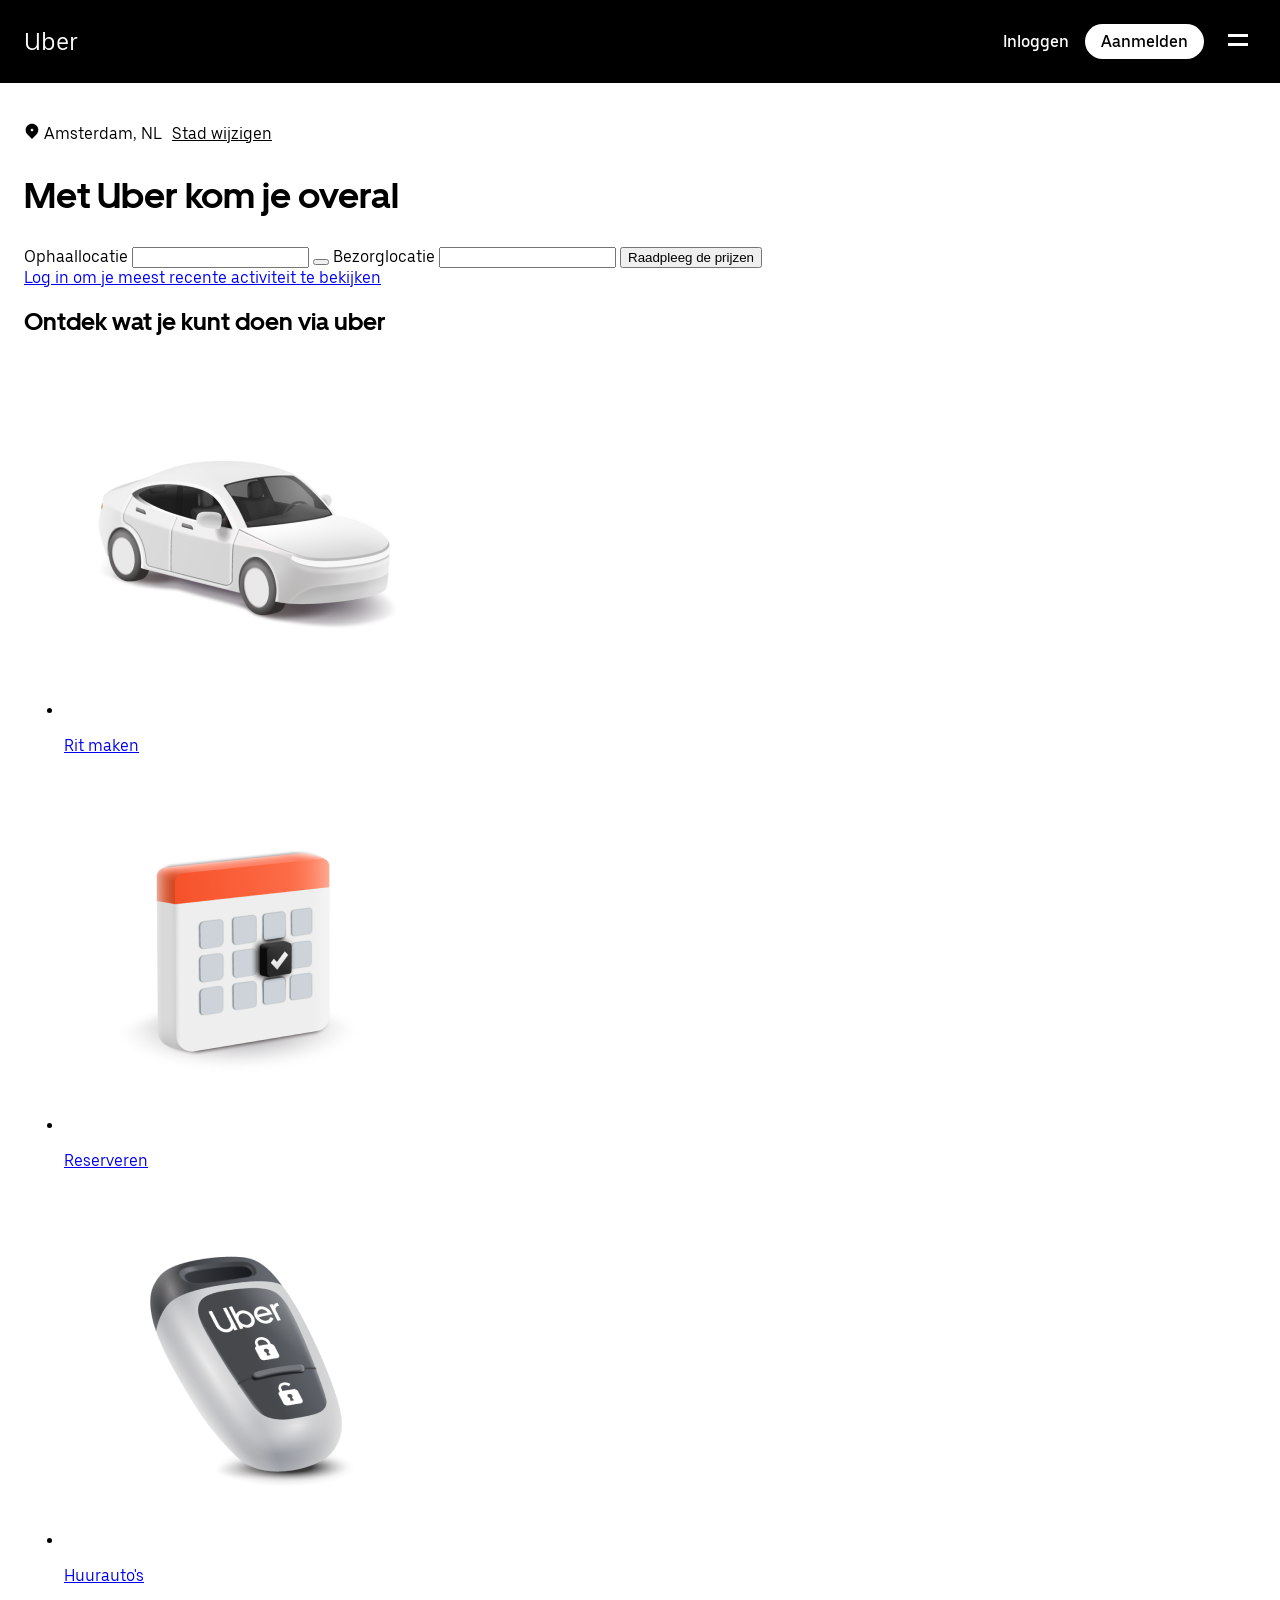
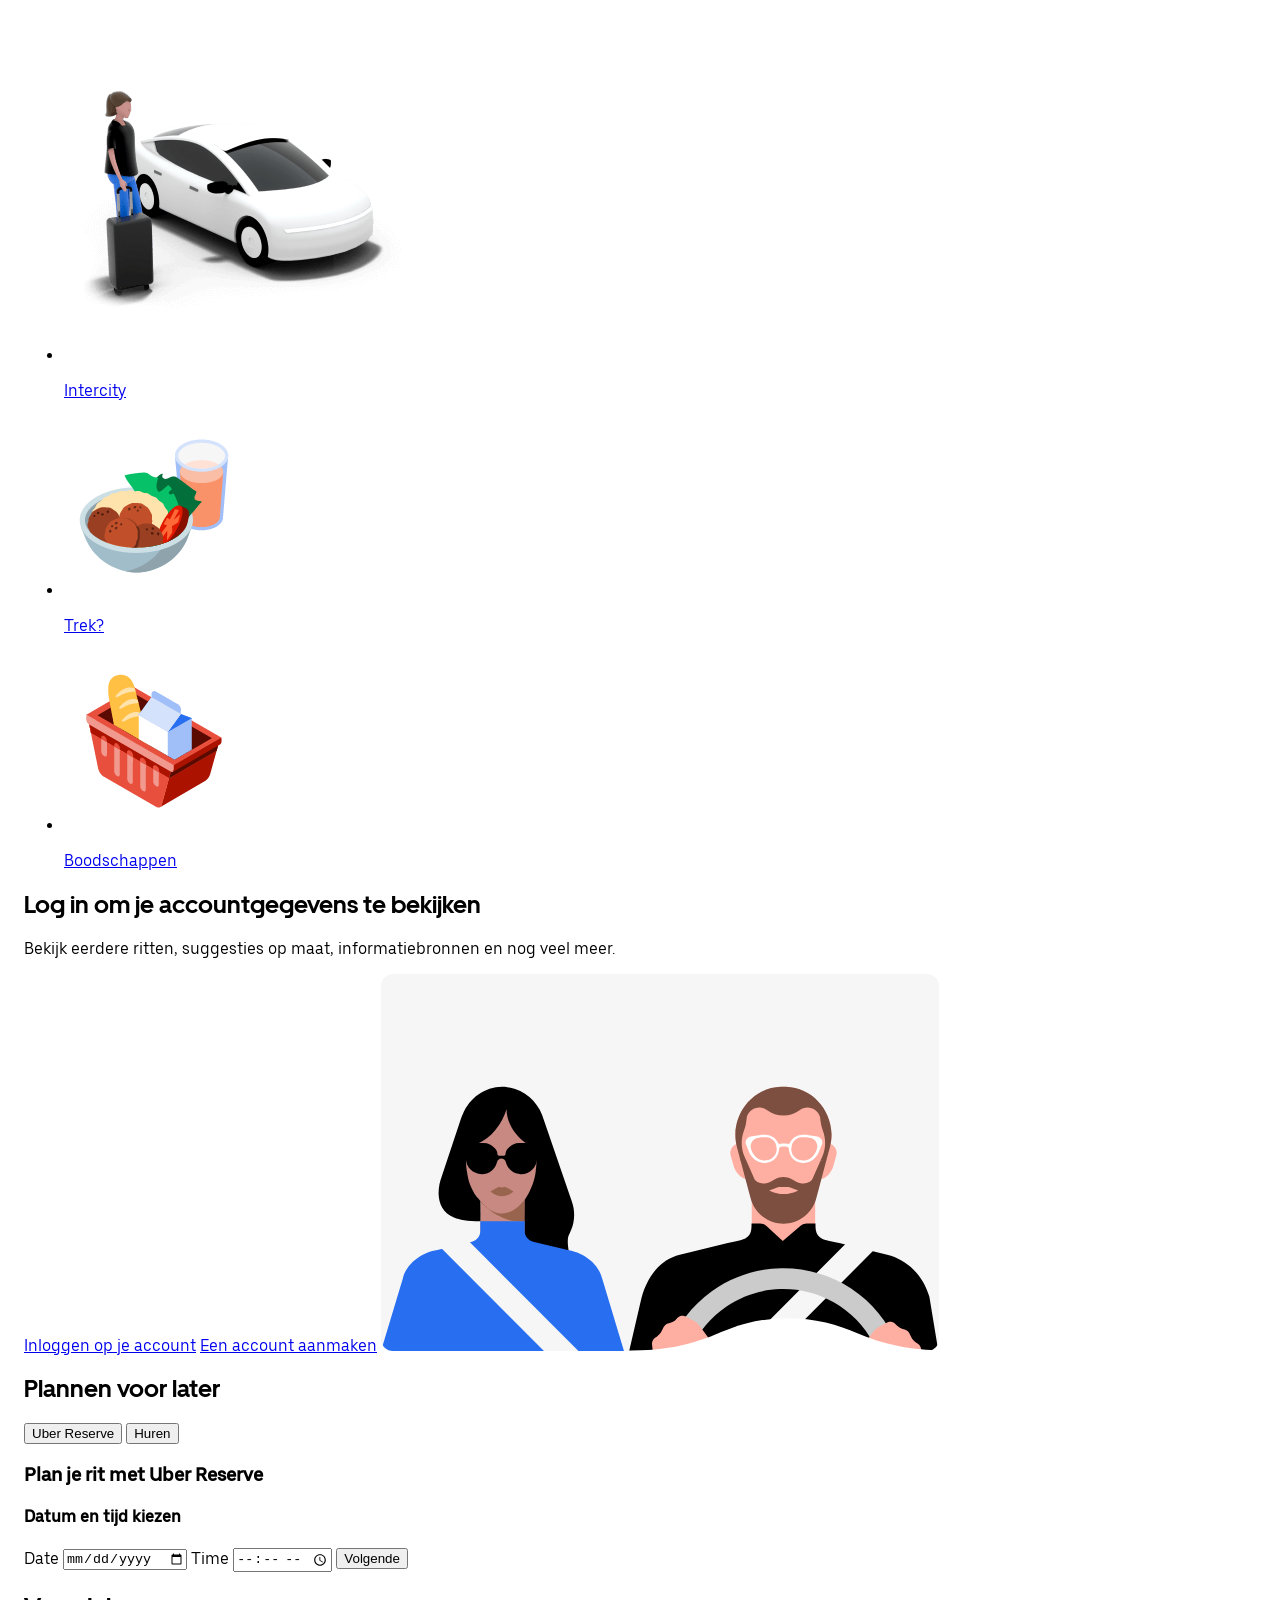
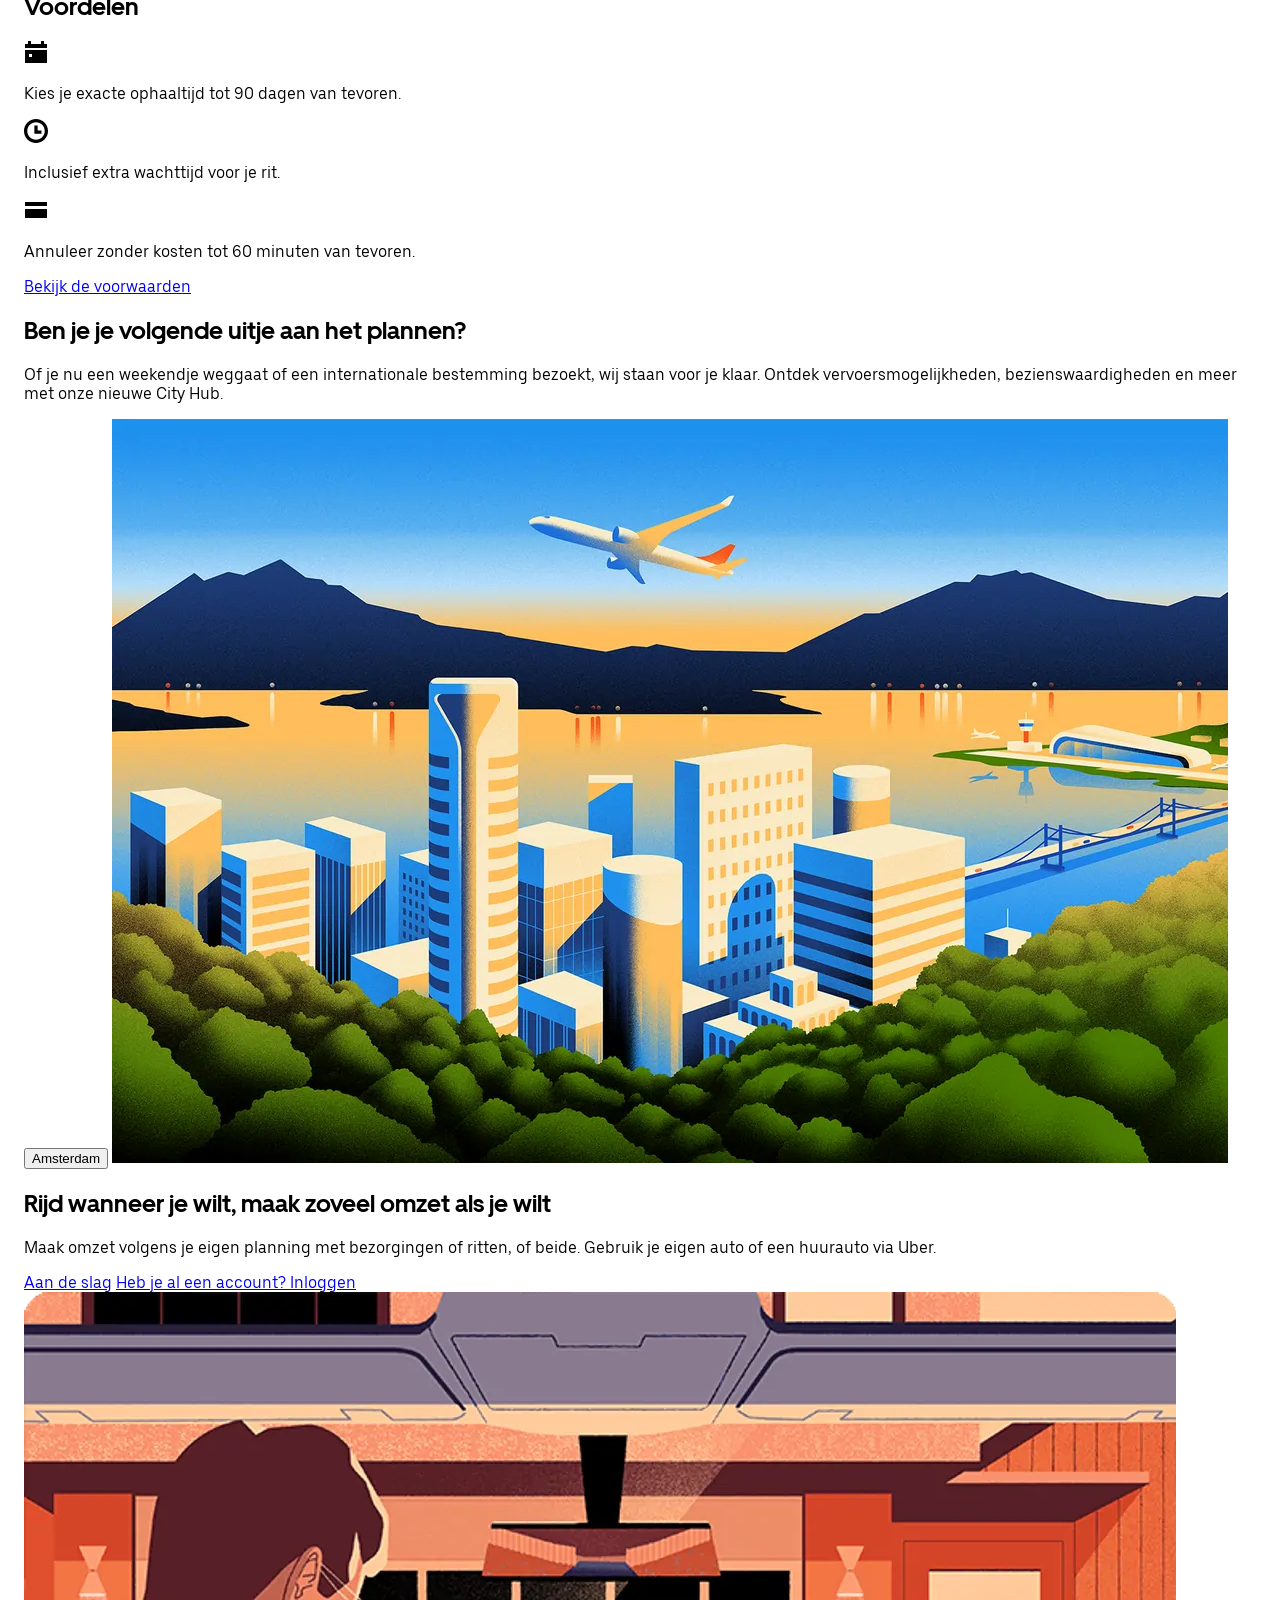
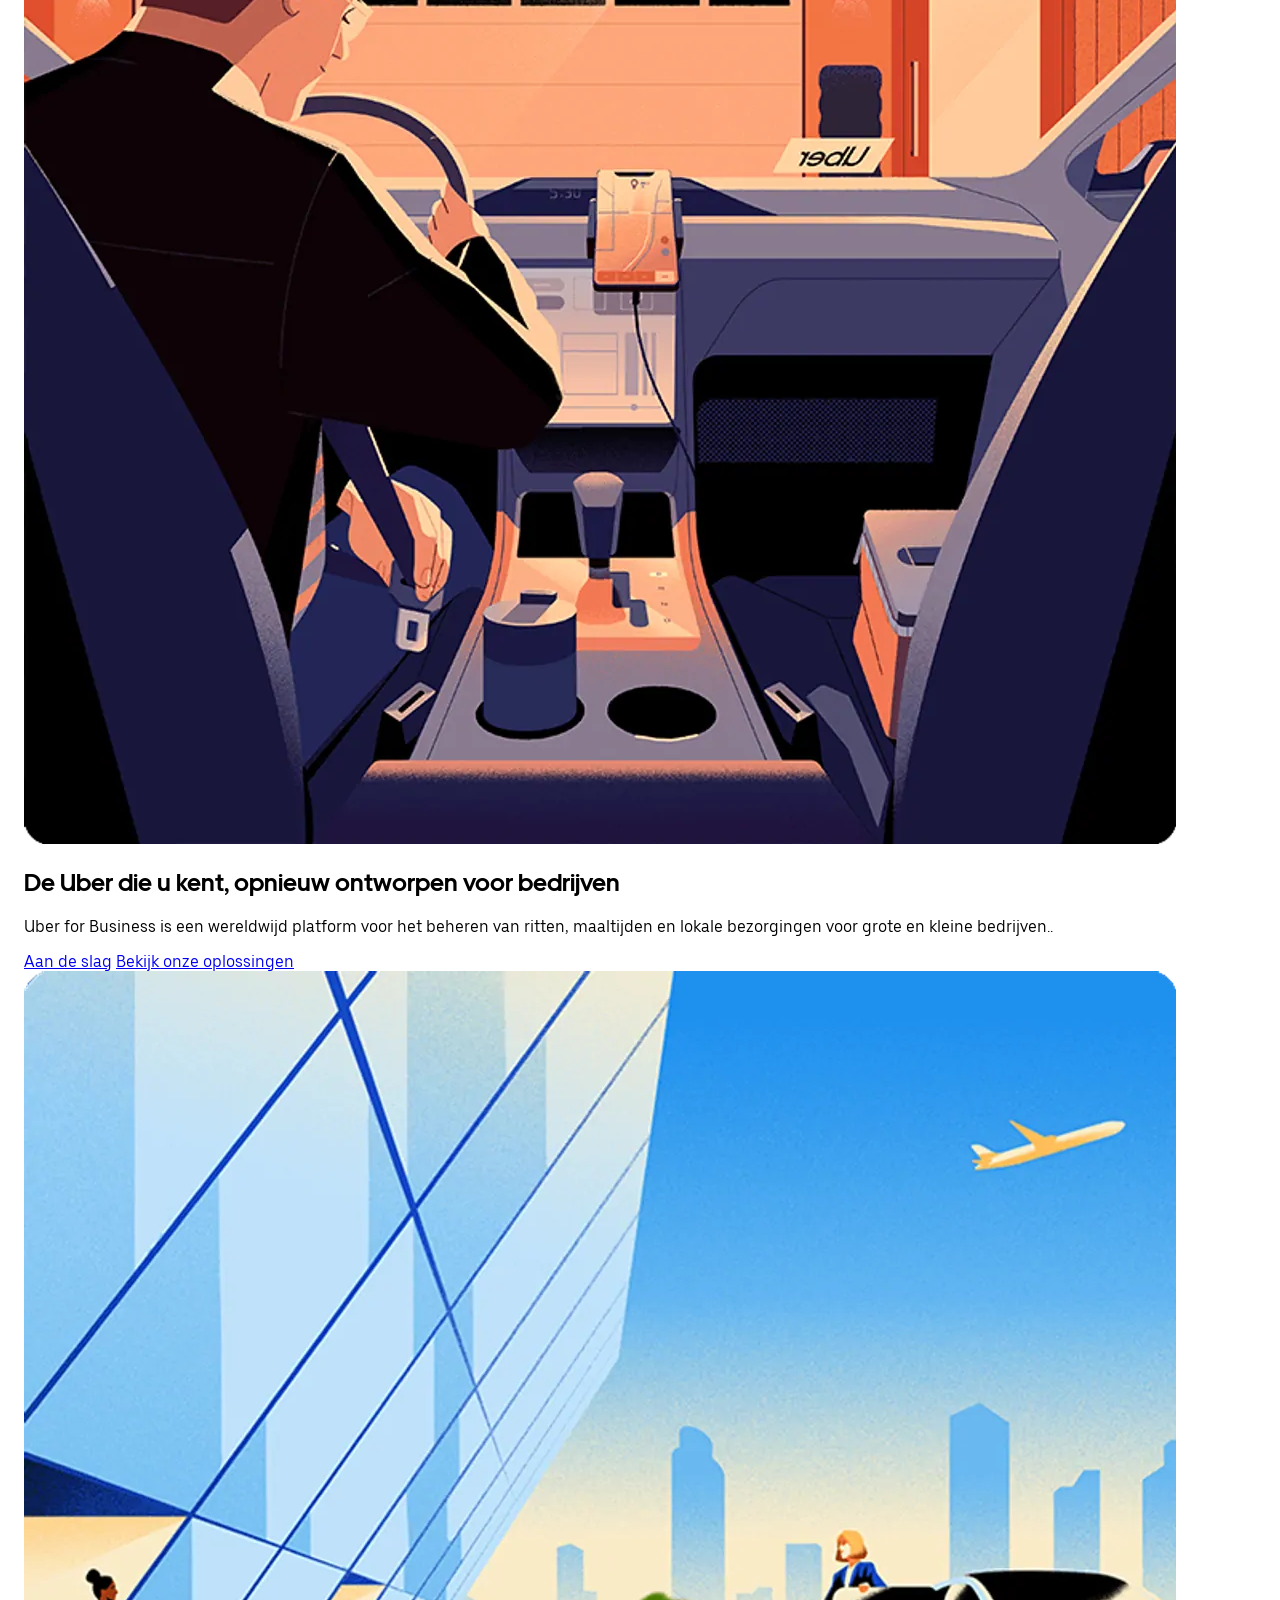
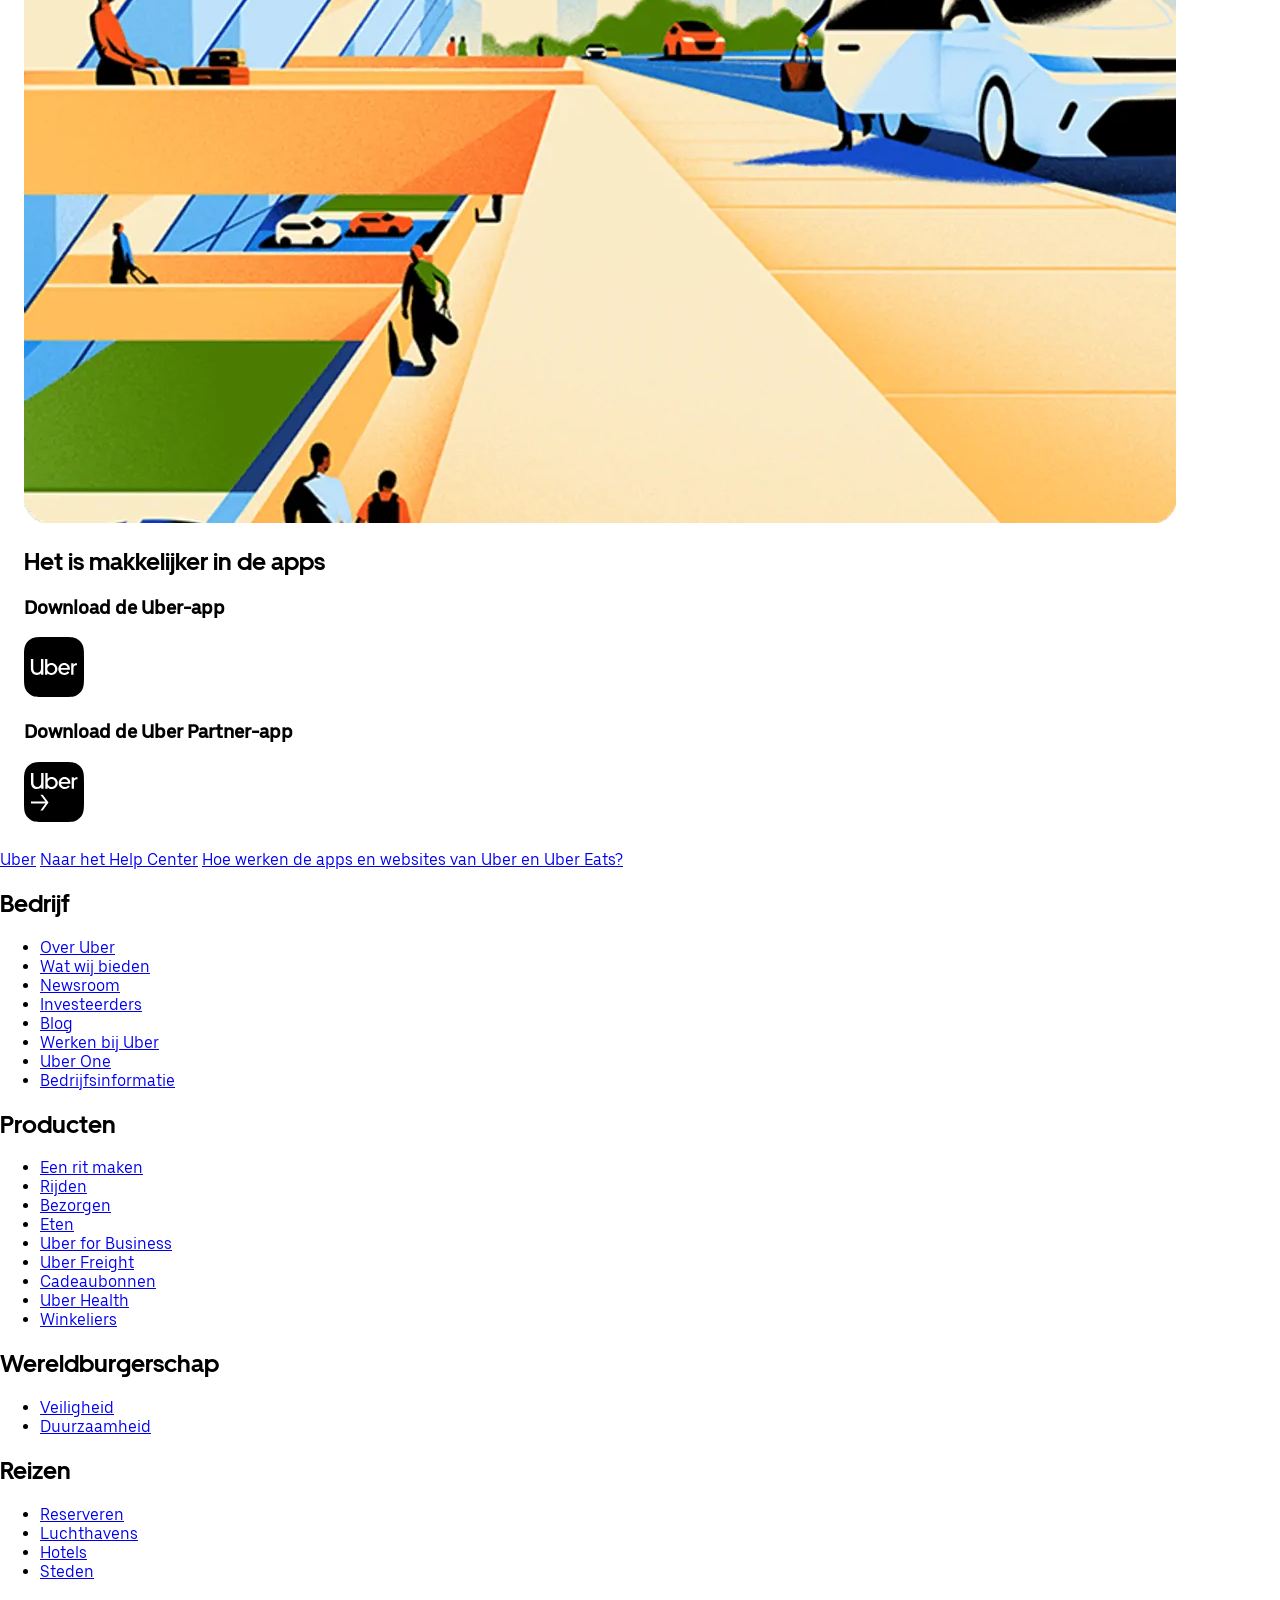
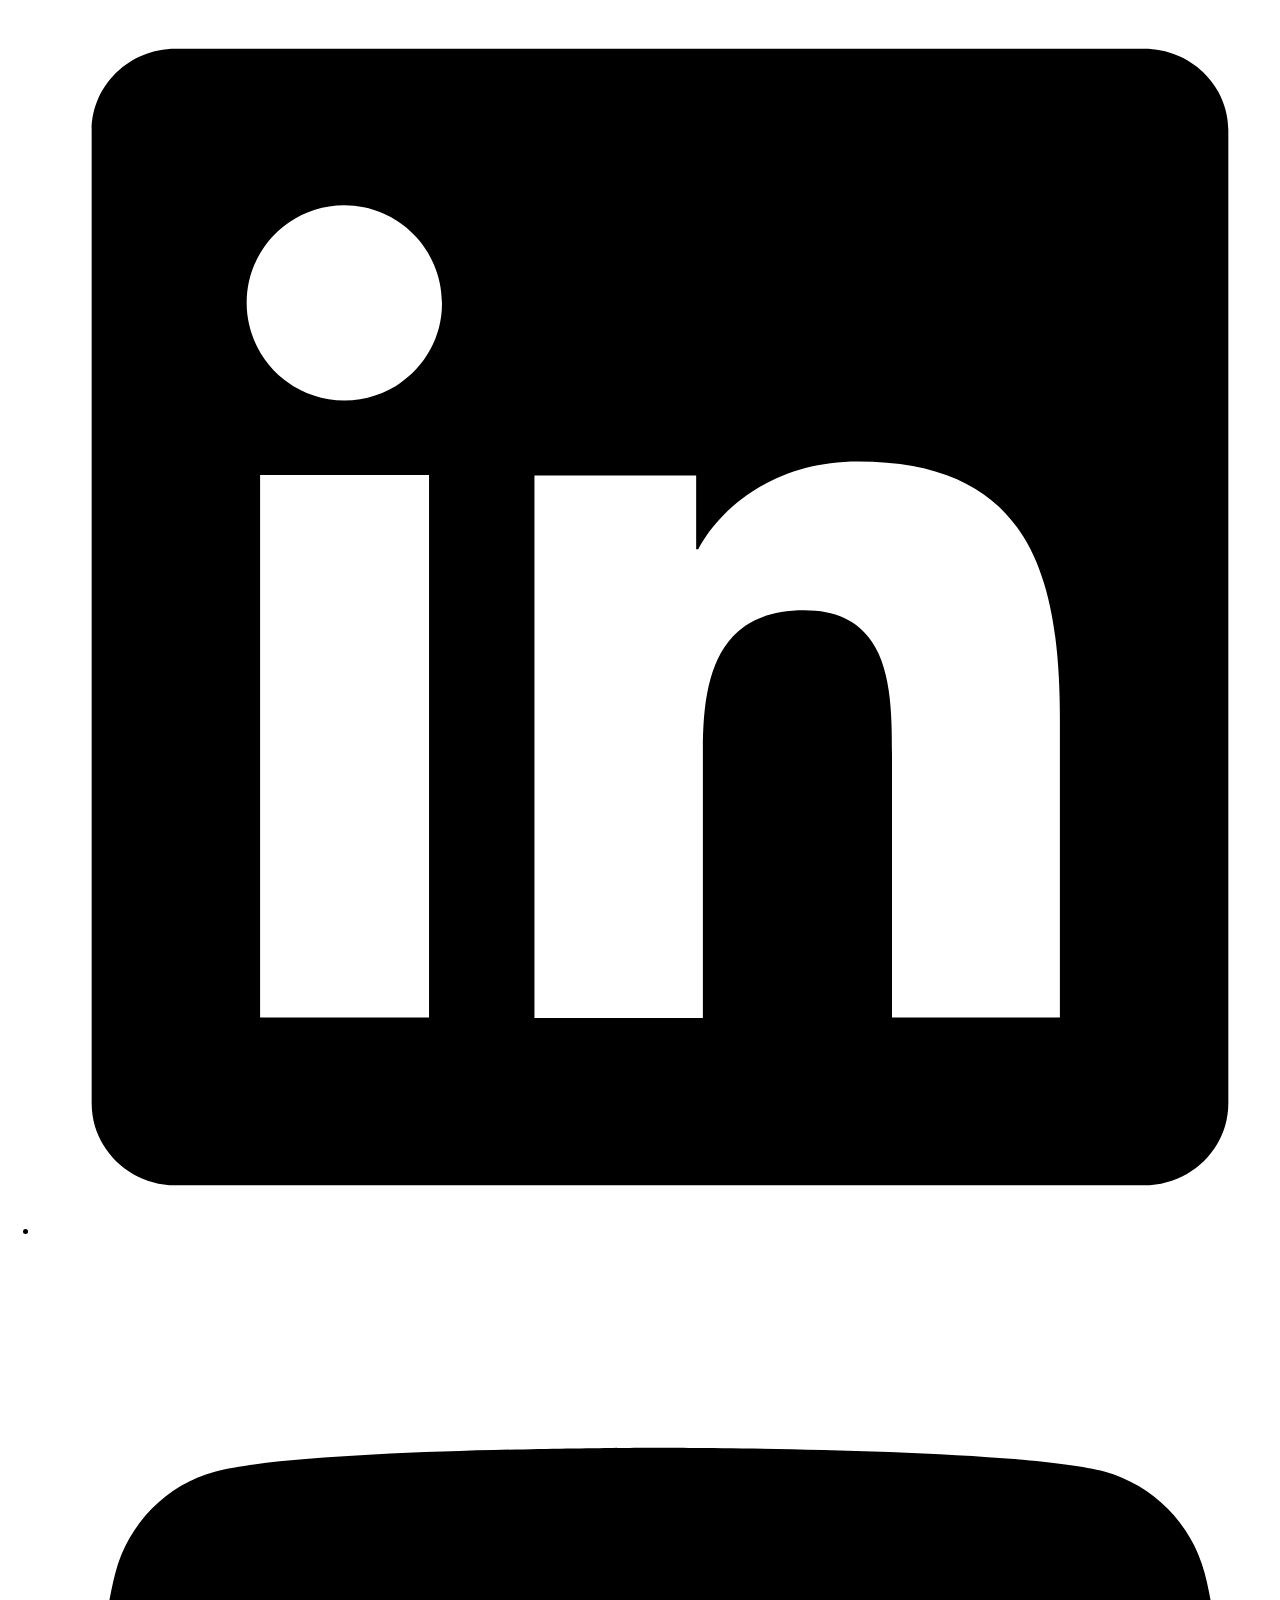
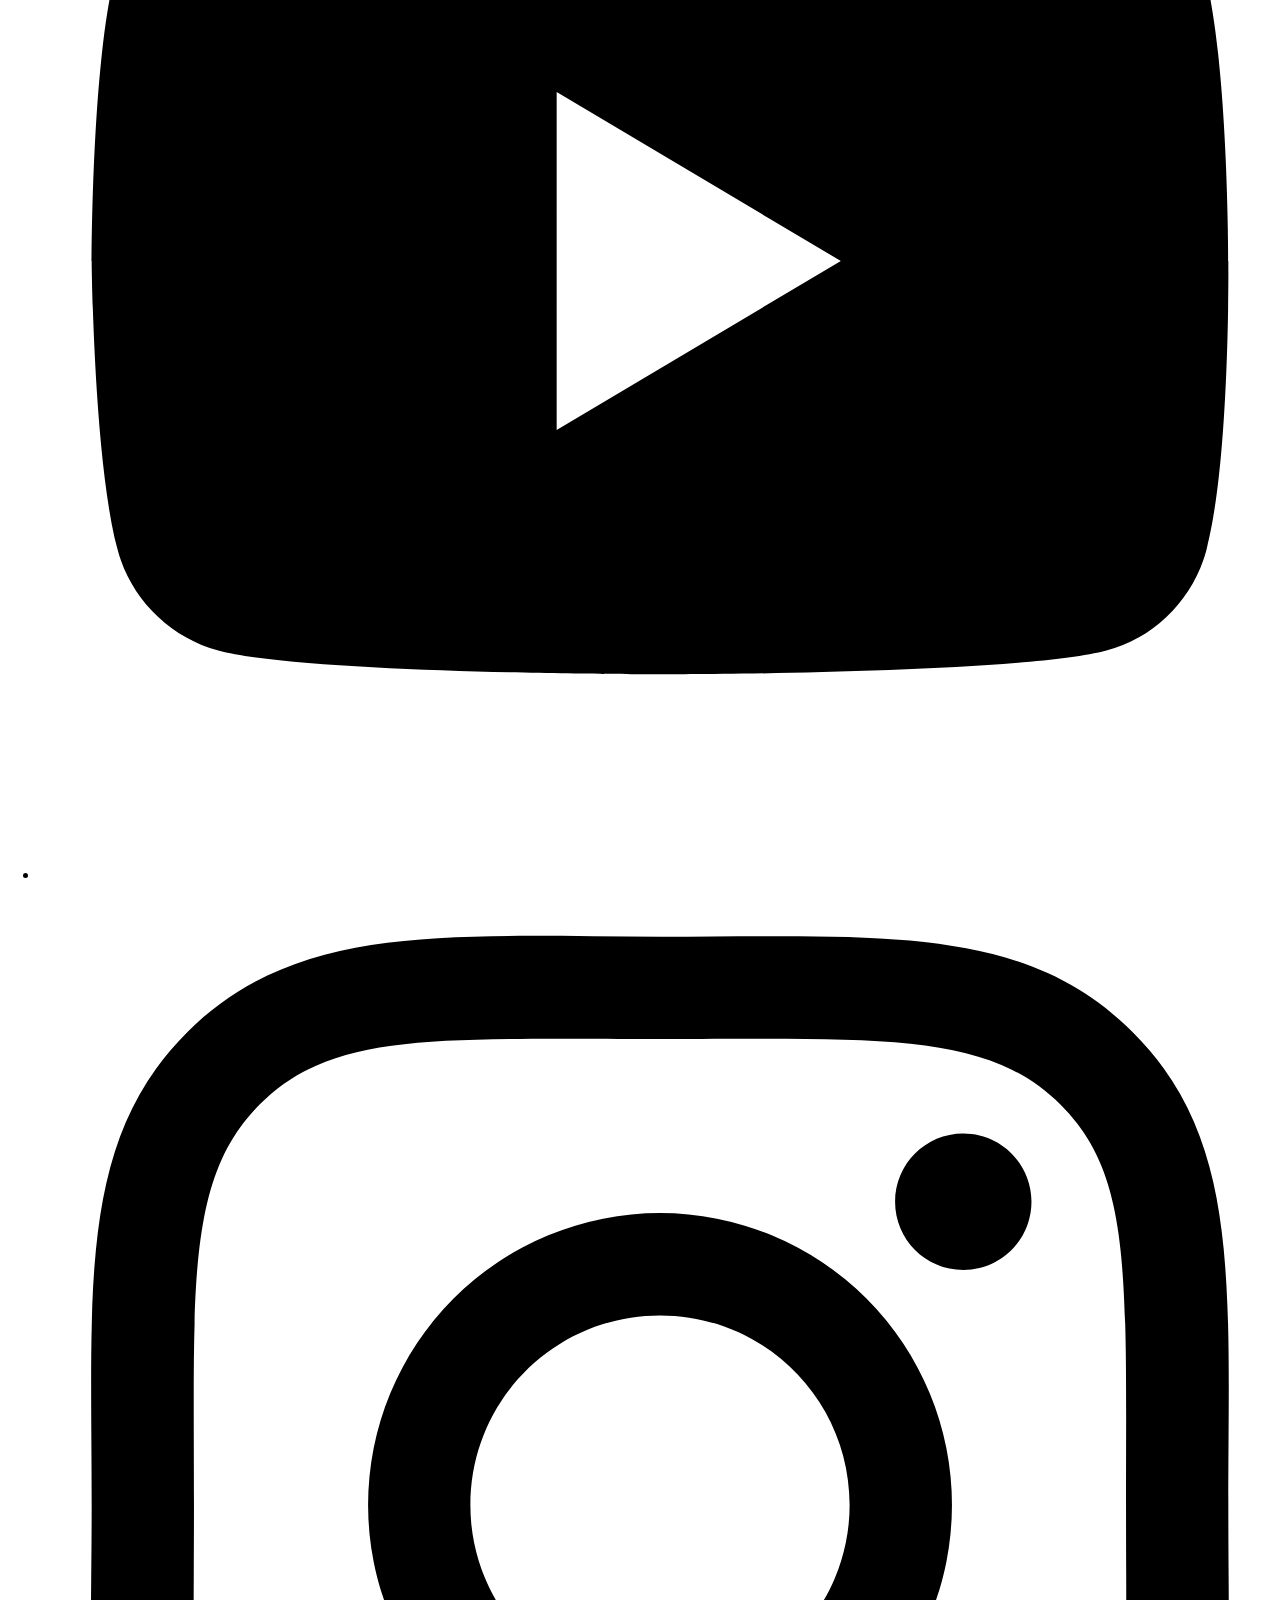
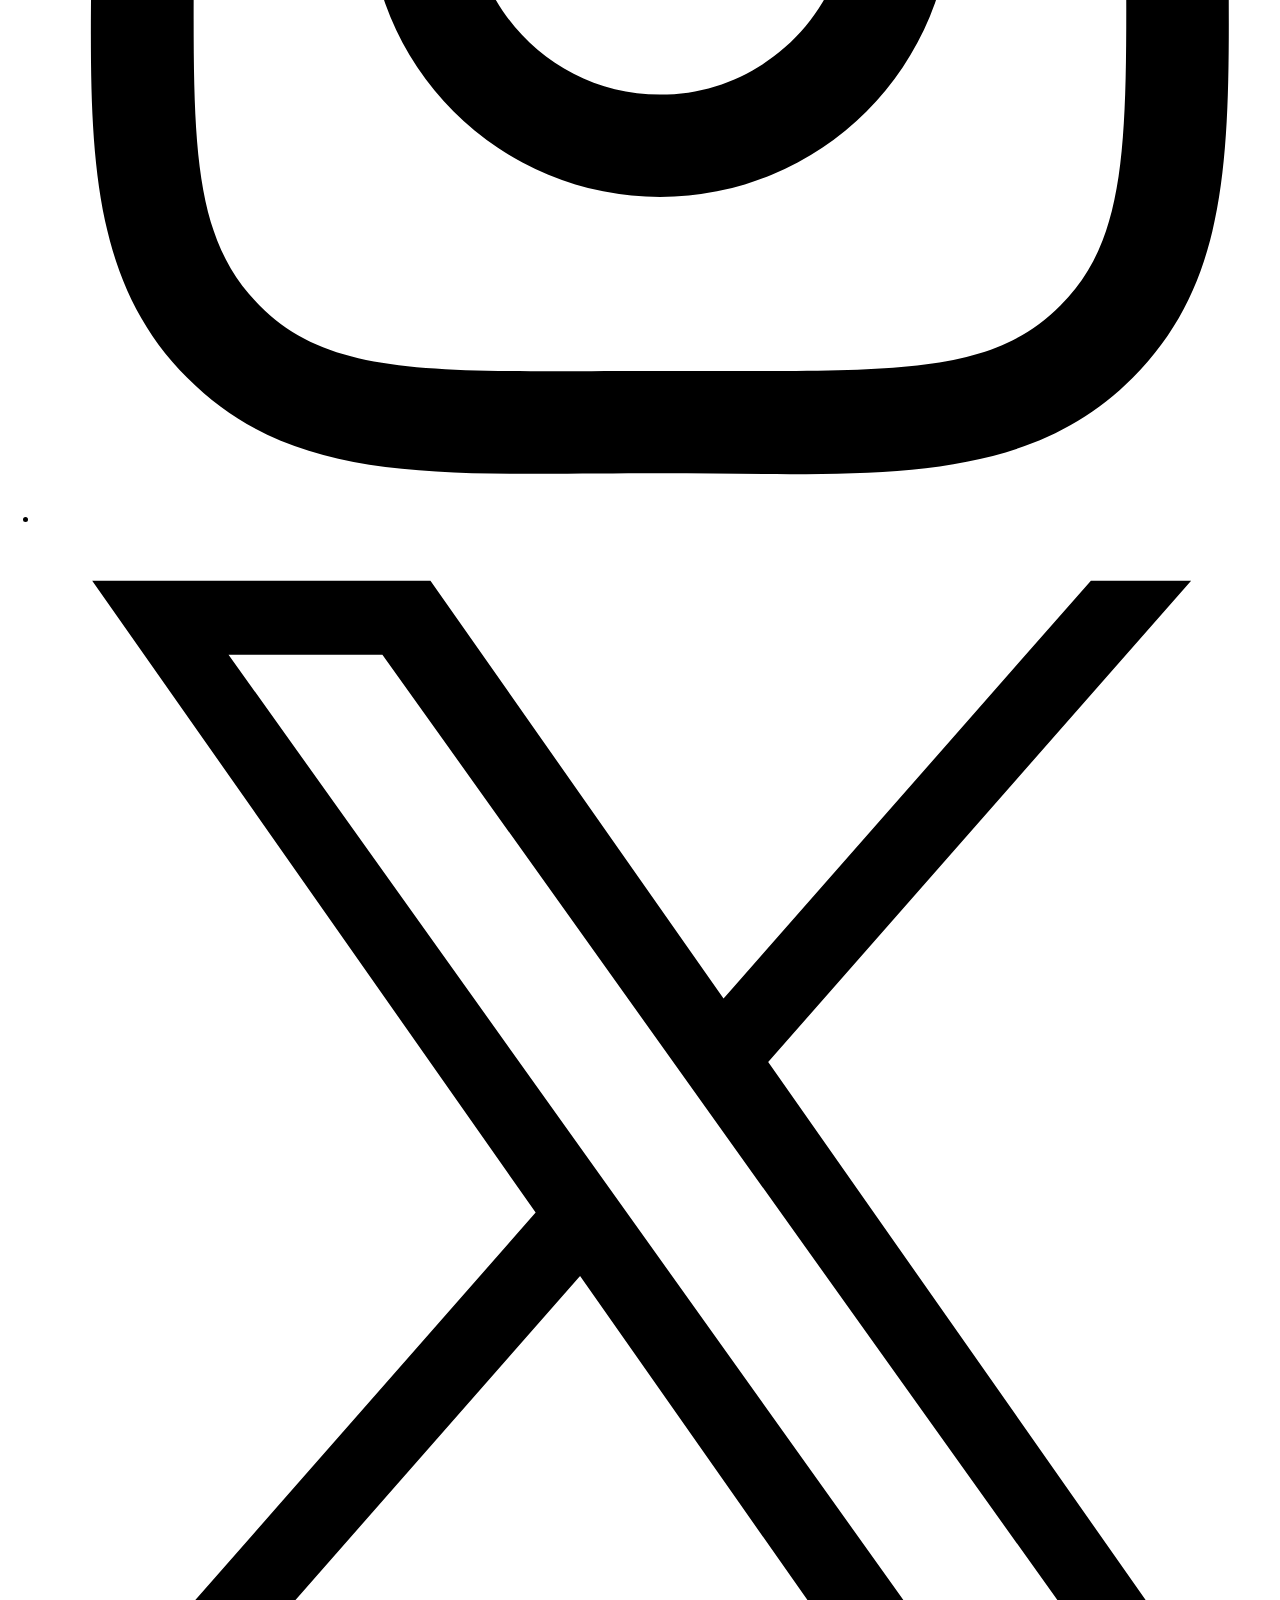
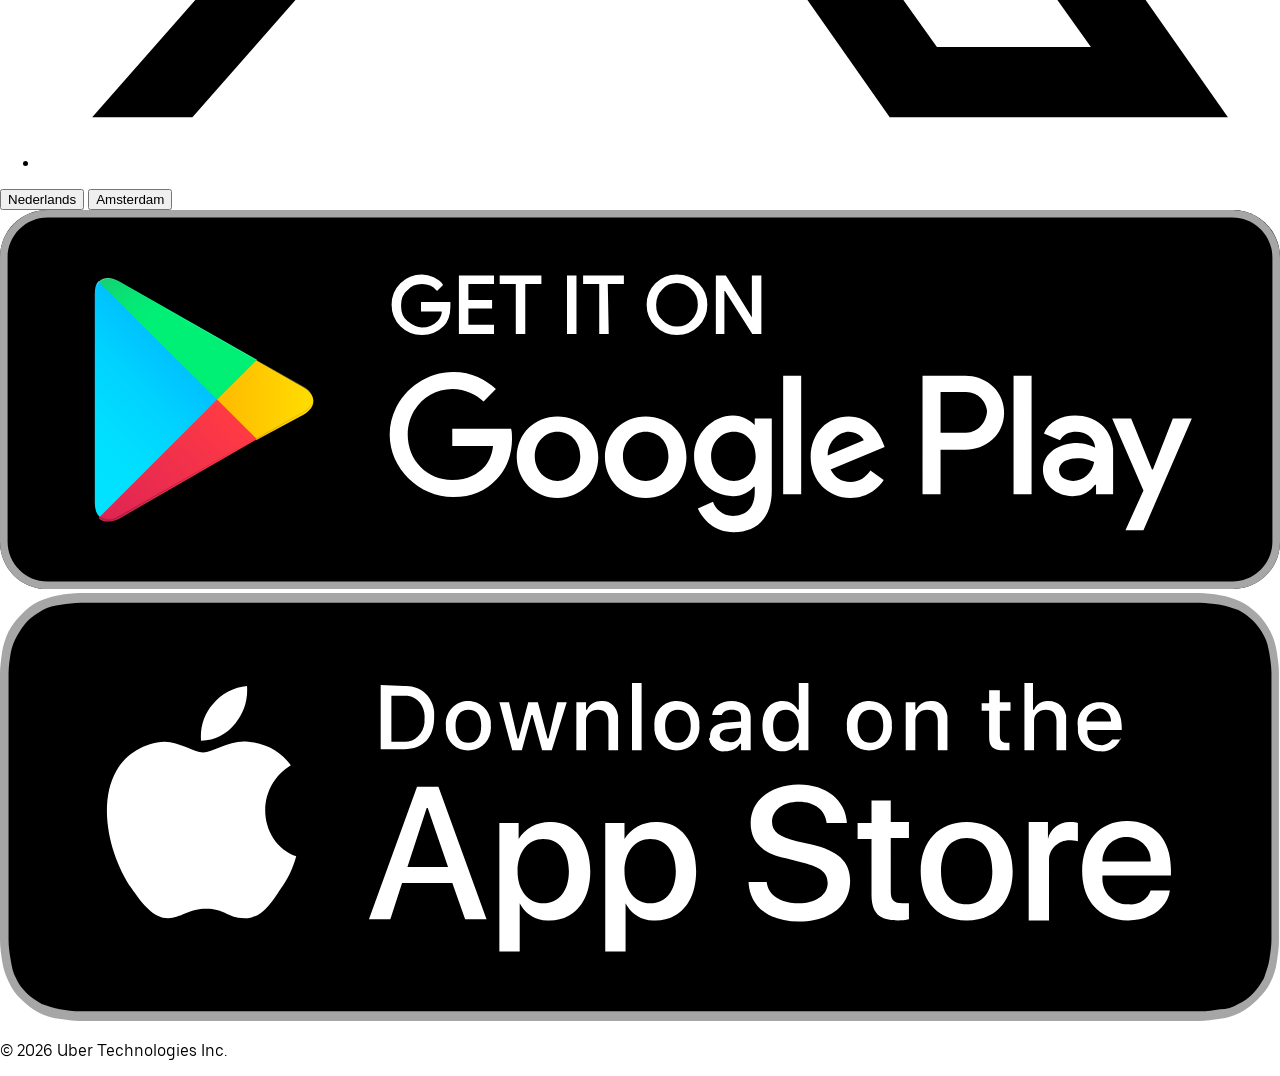
==== index.html @ 3a4cbbec "Beide html paginas afgemaakt en begin gemaakt aan css" ====
<!DOCTYPE html>
<html lang="nl">

<head>
	<meta charset="UTF-8">
	<meta name="author" content="jouw naam">
	<meta name="viewport" content="width=device-width, initial-scale=1">

	<title>Howdy FED2526</title>

	<link href="styles/style.css" rel="stylesheet">
	<link rel="icon" type="image/svg+xml" href="images/favicon.svg">
</head>

<body>

	<header>
		<nav>
			<a href="index.html">Uber</a>
			<a href="#">Inloggen</a>
			<a href="#">Aanmelden</a>
			<button type="button" aria-label="Menu">
				<svg viewBox="0 0 24 24" aria-hidden="true">
					<path d="M2 6h20v3H2V6Z" fill="currentColor"></path>
					<path d="M2 15h20v3H2v-3Z" fill="currentColor"></path>
				</svg>
			</button>
		</nav>
	</header>

	<main>
		<article>
			<p>
				<svg viewBox="0 0 14 14" aria-hidden="true">
					<path
						d="M10.9081 2.21665C8.74974 0.0583171 5.24974 0.0583171 3.09141 2.21665C0.933073 4.37498 0.933073 7.93332 3.09141 10.0917L6.99974 14L10.9081 10.0333C13.0664 7.93332 13.0664 4.37498 10.9081 2.21665ZM6.99974 7.29165C6.35807 7.29165 5.83307 6.76665 5.83307 6.12498C5.83307 5.48332 6.35807 4.95832 6.99974 4.95832C7.64141 4.95832 8.16641 5.48332 8.16641 6.12498C8.16641 6.76665 7.64141 7.29165 6.99974 7.29165Z"
						fill="currentColor"></path>
				</svg>
				Amsterdam, NL
				<button type="button">Stad wijzigen</button>
			</p>
			<h1>Met Uber kom je overal</h1>
			<form>
				<label for="ophaallocatie">Ophaallocatie</label>
				<input type="text" id="ophaallocatie" name="ophaallocatie">
				<button type="button" aria-label="Gebruik mijn locatie"></button>

				<label for="bezorglocatie">Bezorglocatie</label>
				<input type="text" id="bezorglocatie" name="bezorglocatie">

				<button type="submit">Raadpleeg de prijzen</button>
			</form>
			<a href="#">Log in om je meest recente activiteit te bekijken</a>
		</article>

		<article>
			<h2>Ontdek wat je kunt doen via uber</h2>
			<ul>
				<li>
					<a href="#">
						<img src="images/ritmaken.png" alt="Rit maken">
						<p>Rit maken</p>
					</a>
				</li>

				<li>
					<a href="#">
						<img src="images/reserveren.png" alt="Reserveren">
						<p>Reserveren</p>
					</a>
				</li>

				<li>
					<a href="#">
						<img src="images/huurautos.png" alt="Huurauto's">
						<p>Huurauto's</p>
					</a>
				</li>

				<li>
					<a href="#">
						<img src="images/intercity.png" alt="Intercity">
						<p>Intercity</p>
					</a>
				</li>

				<li>
					<a href="#">
						<img src="images/trek.png" alt="Trek?">
						<p>Trek?</p>
					</a>
				</li>

				<li>
					<a href="#">
						<img src="images/boodschap.png" alt="Boodschappen">
						<p>Boodschappen</p>
					</a>
				</li>
			</ul>
		</article>


		<article>
			<h2>Log in om je accountgegevens te bekijken</h2>
			<p>Bekijk eerdere ritten, suggesties op maat, informatiebronnen en nog veel meer.</p>
			<a href="#">Inloggen op je account</a>
			<a href="#">Een account aanmaken</a>
			<img src="images/man-en-vrouw.svg" alt="Koppel die samen in de auto zitten">
		</article>

		<article>
			<h2>Plannen voor later</h2>
			<button type="button">Uber Reserve</button>
			<button type="button">Huren</button>
			<h3>Plan je rit met Uber Reserve</h3>
			<h4>Datum en tijd kiezen</h4>

			<form>
				<label for="datum">Date</label>
				<input type="date" id="datum">
				<label for="tijd">Time</label>
				<input type="time" id="tijd">
				<button type="button">Volgende</button>
			</form>
		</article>



		<article>
			<h2>Voordelen</h2>
			<img src="images/kalender.svg" alt="PNG van een kalender">
			<p>Kies je exacte ophaaltijd tot 90 dagen van tevoren.</p>
			<img src="images/klok.svg" alt="PNG van een klok">
			<p>Inclusief extra wachttijd voor je rit.</p>
			<img src="images/pinpas.svg" alt="SVG van een Pinpas">
			<p>Annuleer zonder kosten tot 60 minuten van tevoren.</p>
			<a href="#">Bekijk de voorwaarden</a>
		</article>



		<article>
			<h2>Ben je je volgende uitje aan het plannen?</h2>
			<p>Of je nu een weekendje weggaat of een internationale bestemming bezoekt, wij staan voor je klaar.
				Ontdek vervoersmogelijkheden, bezienswaardigheden en meer met onze nieuwe City Hub.</p>
			<button type="button">Amsterdam</button>
			<img src="images/vliegtuigmetuitzicht.png" alt="PNG van een vliegtuig met uitzicht op de stad">
		</article>



		<article>
			<h2>Rijd wanneer je wilt, maak zoveel omzet als je wilt</h2>
			<p>Maak omzet volgens je eigen planning met bezorgingen of ritten, of beide. Gebruik je eigen auto of
				een huurauto via Uber.</p>
			<a href="#">Aan de slag</a>
			<a href="#">Heb je al een account? Inloggen</a>
			<img src="images/taxiinauto.png" alt="PNG van een taxi in een auto">
		</article>


		<article>
			<h2>De Uber die u kent, opnieuw ontworpen voor bedrijven</h2>
			<p>Uber for Business is een wereldwijd platform voor het beheren van ritten, maaltijden en lokale
				bezorgingen voor grote en kleine bedrijven..</p>
			<a href="#">Aan de slag</a>
			<a href="#">Bekijk onze oplossingen</a>
			<img src="images/aankomst.png" alt="PNG van een passagier in een auto die aankomt bij een bestemming">
		</article>

		<article>
			<h2>Het is makkelijker in de apps</h2>
			<h3>Download de Uber-app</h3>
			<img src="images/uber.svg" alt="SVG van het Uber logo">
		</article>

		<article>
			<h3>Download de Uber Partner-app</h3>
			<img src="images/ubermetpijl.svg" alt="SVG van het Uber logo met een pijl ernaast">
		</article>

	</main>

	<footer>

		<a href="#">Uber</a>
		<a href="#">Naar het Help Center</a>
		<a href="#">Hoe werken de apps en websites van Uber en Uber Eats?</a>

		<h2>Bedrijf</h2>
		<ul>
			<li><a href="#">Over Uber</a></li>
			<li><a href="#">Wat wij bieden</a></li>
			<li><a href="#">Newsroom</a></li>
			<li><a href="#">Investeerders</a></li>
			<li><a href="#">Blog</a></li>
			<li><a href="#">Werken bij Uber</a></li>
			<li><a href="#">Uber One</a></li>
			<li><a href="#">Bedrijfsinformatie</a></li>
		</ul>

		<h2>Producten</h2>
		<ul>
			<li><a href="#">Een rit maken</a></li>
			<li><a href="#">Rijden</a></li>
			<li><a href="#">Bezorgen</a></li>
			<li><a href="#">Eten</a></li>
			<li><a href="#">Uber for Business</a></li>
			<li><a href="#">Uber Freight</a></li>
			<li><a href="#">Cadeaubonnen</a></li>
			<li><a href="#">Uber Health</a></li>
			<li><a href="#">Winkeliers</a></li>
		</ul>

		<h2>Wereldburgerschap</h2>
		<ul>
			<li><a href="#">Veiligheid</a></li>
			<li><a href="#">Duurzaamheid</a></li>
		</ul>

		<h2>Reizen</h2>
		<ul>
			<li><a href="#">Reserveren</a></li>
			<li><a href="#">Luchthavens</a></li>
			<li><a href="#">Hotels</a></li>
			<li><a href="#">Steden</a></li>
		</ul>

		<ul>
			<li>
				<svg viewBox="0 0 24 24" aria-hidden="true">
					<path
						d="M21.37 1H2.62C1.73 1 1 1.71 1 2.58v18.83c0 .88.73 1.59 1.62 1.59h18.75c.9 0 1.63-.71 1.63-1.59V2.58C23 1.71 22.27 1 21.37 1ZM7.53 19.75H4.26V9.25h3.27v10.5ZM5.89 7.81C4.85 7.81 4 6.960 4 5.92s.84-1.89 1.89-1.89c1.04 0 1.89.85 1.89 1.89.01 1.04-.84 1.89-1.89 1.89Zm13.86 11.94h-3.26v-5.1c0-1.22-.02-2.78-1.7-2.78-1.7 0-1.96 1.33-1.96 2.7v5.19H9.57V9.26h3.13v1.43h.04c.44-.83 1.5-1.7 3.09-1.7 3.3 0 3.91 2.17 3.91 5v5.76h.01Z"
						fill="currentColor"></path>
				</svg>
			</li>

			<li>
				<svg viewBox="0 0 24 24" aria-hidden="true">
					<path
						d="M23 12s0-3.85-.46-5.58c-.25-.95-1-1.7-1.94-1.96C18.88 4 12 4 12 4s-6.88 0-8.6.46c-.95.25-1.69 1.01-1.94 1.96C1 8.15 1 12 1 12s.04 3.85.5 5.58c.25.95 1 1.7 1.95 1.96 1.71.46 8.59.46 8.59.46s6.88 0 8.6-.46c.95-.25 1.69-1.01 1.94-1.96.46-1.73.42-5.58.42-5.58Zm-13 3.27V8.73L15.5 12 10 15.27Z"
						fill="currentColor"></path>
				</svg>
			</li>

			<li>
				<svg viewBox="0 0 24 24" aria-hidden="true">
					<g fill="currentColor">
						<path
							d="M21.15 2.85C19.05.74 16.23 1 12 1 8.04 1 5 .69 2.85 2.85.74 4.95 1 7.77 1 12c0 3.95-.31 7 1.85 9.15C4.95 23.26 7.77 23 12 23c3.96 0 7 .31 9.15-1.85C23.25 19.05 23 16.23 23 12c0-4.31.24-7.07-1.85-9.15Zm-1.4 16.9c-1.37 1.37-3.18 1.27-7.75 1.27-4.29 0-6.34.15-7.75-1.27-1.44-1.44-1.27-3.51-1.27-7.75 0-4.23-.15-6.330 1.27-7.75C5.66 2.84 7.6 2.98 12 2.98c4.23 0 6.33-.15 7.75 1.27 1.38 1.38 1.27 3.22 1.27 7.75 0 4.24.15 6.34-1.27 7.75Z">
						</path>
						<path
							d="M12 6.35a5.65 5.65 0 1 0 .001 11.301A5.65 5.65 0 0 0 12 6.35Zm0 9.32c-2.02 0-3.67-1.64-3.67-3.67 0-2.030 1.64-3.67 3.67-3.67 2.03 0 3.67 1.64 3.67 3.67 0 2.02-1.65 3.67-3.67 3.67ZM17.87 4.81c-.73 0-1.32.59-1.32 1.32 0 .73.59 1.32 1.32 1.32.73 0 1.32-.59 1.32-1.32 0-.73-.59-1.32-1.32-1.32Z">
						</path>
					</g>
				</svg>
			</li>
			<li>
				<svg viewBox="0 0 24 24" aria-hidden="true">
					<path
						d="M14.094 10.317 22.28 1H20.34l-7.11 8.088L7.557 1H1.01l8.583 12.231L1.01 23H2.95l7.503-8.543L16.446 23h6.546M3.649 2.432h2.978L20.34 21.639h-2.98"
						fill="currentColor"></path>
				</svg>
			</li>
		</ul>


		<button type="button">Nederlands</button>
		<button type="button">Amsterdam</button>

		<img src="images/googleplay.svg" alt="SVG van het Google Play logo">
		<img src="images/appstore.svg" alt="SVG van het App Store logo">

		<p>© 2026 Uber Technologies Inc.</p>


	</footer>

</body>

</html>
---- styles/style.css ----
/*********/
/* FONTS */
/*********/
@font-face {
	font-family: "Uber Move Text";
	src: url("../fonts/UberMoveText-Regular.woff2") format("woff2");
	font-weight: 400;
}

@font-face {
	font-family: "Uber Move Text";
	src: url("../fonts/UberMoveText-Medium.woff2") format("woff2");
	font-weight: 500;
}

@font-face {
	font-family: "Uber Move";
	src: url("../fonts/UberMove-Bold.woff2") format("woff2");
	font-weight: 700;
}

/**************/
/* CSS REMEDY */
/**************/
*, *::after, *::before {
  box-sizing:border-box;  
}

img {
	max-width: 100%;
}

/*********************/
/* CUSTOM PROPERTIES */
/*********************/
:root {
	/* startje */
	--color-text:#000;
	--color-background:#fff;
	--color-surface:#f3f3f3;
	--color-link:#1a1a1a;
}

/****************/
/* JOUW STYLING */
/****************/

/* jouw code */
body {
	margin: 0;
	font-family: "Uber Move Text", system-ui, sans-serif;
	color: var(--color-text);
	background-color: var(--color-background);
}

header {
	background-color: var(--color-text);
}

header a {
	color: var(--color-background);
	text-decoration: none;
	font-weight: 500;
}

nav {
	display: flex;
	gap: 1rem;
	padding: 1.5rem;
	align-items: center;
}

nav a:first-child {
	margin-right: auto;
	font-size: 1.5rem;
	font-weight: 400;
}

nav a:last-of-type {
	background-color: var(--color-background);
	color: var(--color-text);
	padding: 0.5rem 1rem;
	border-radius: 2rem;
}

nav button {
	background-color: transparent;
	border: none;
	color: var(--color-background);
}

nav svg {
	width: 1.5rem;
}

main {
	padding: 1.5rem;
}

h1, h2 {
	font-family: "Uber Move", system-ui, sans-serif;
	font-weight: 700;
}

h1 {
	font-size: 2.25rem;
	line-height: 1.2;
}

main p button {
	background-color: transparent;
	border: none;
	text-decoration: underline;
	font: inherit;
}

main p svg {
	width: 1rem;
}
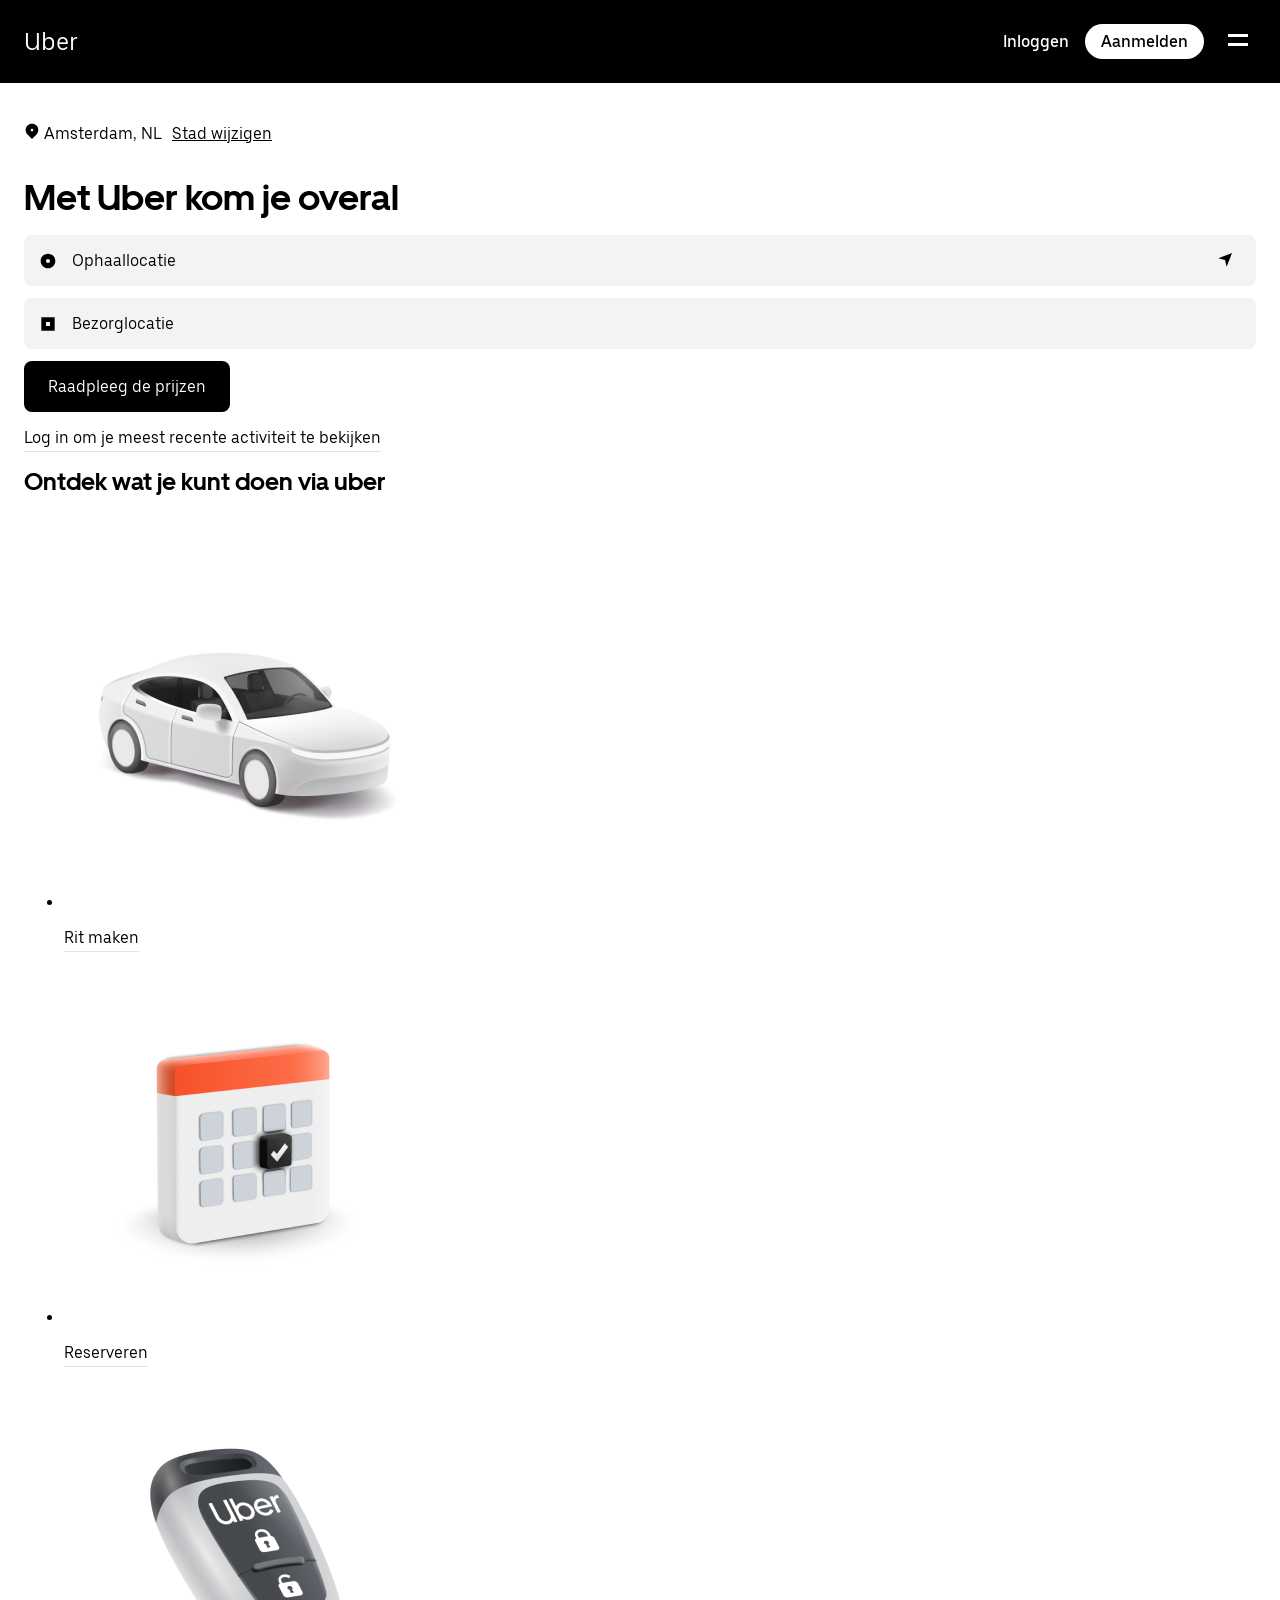
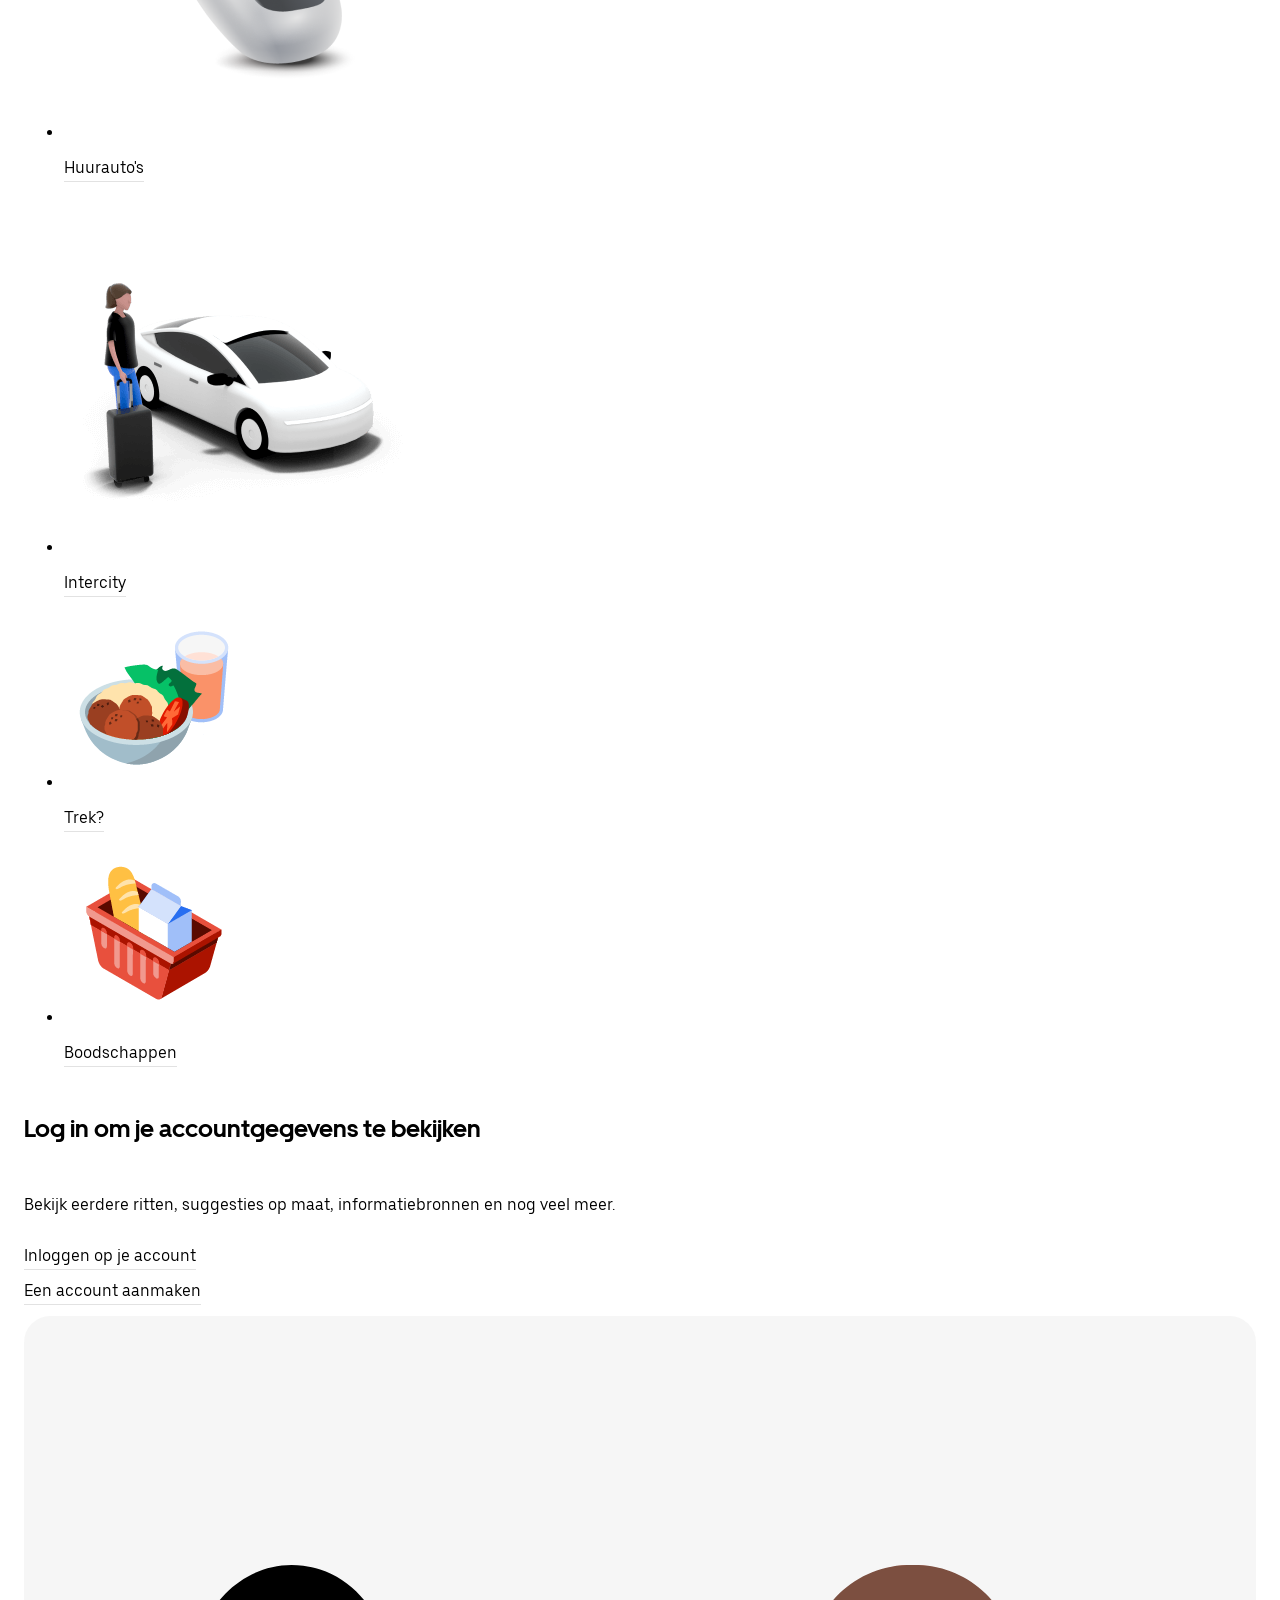
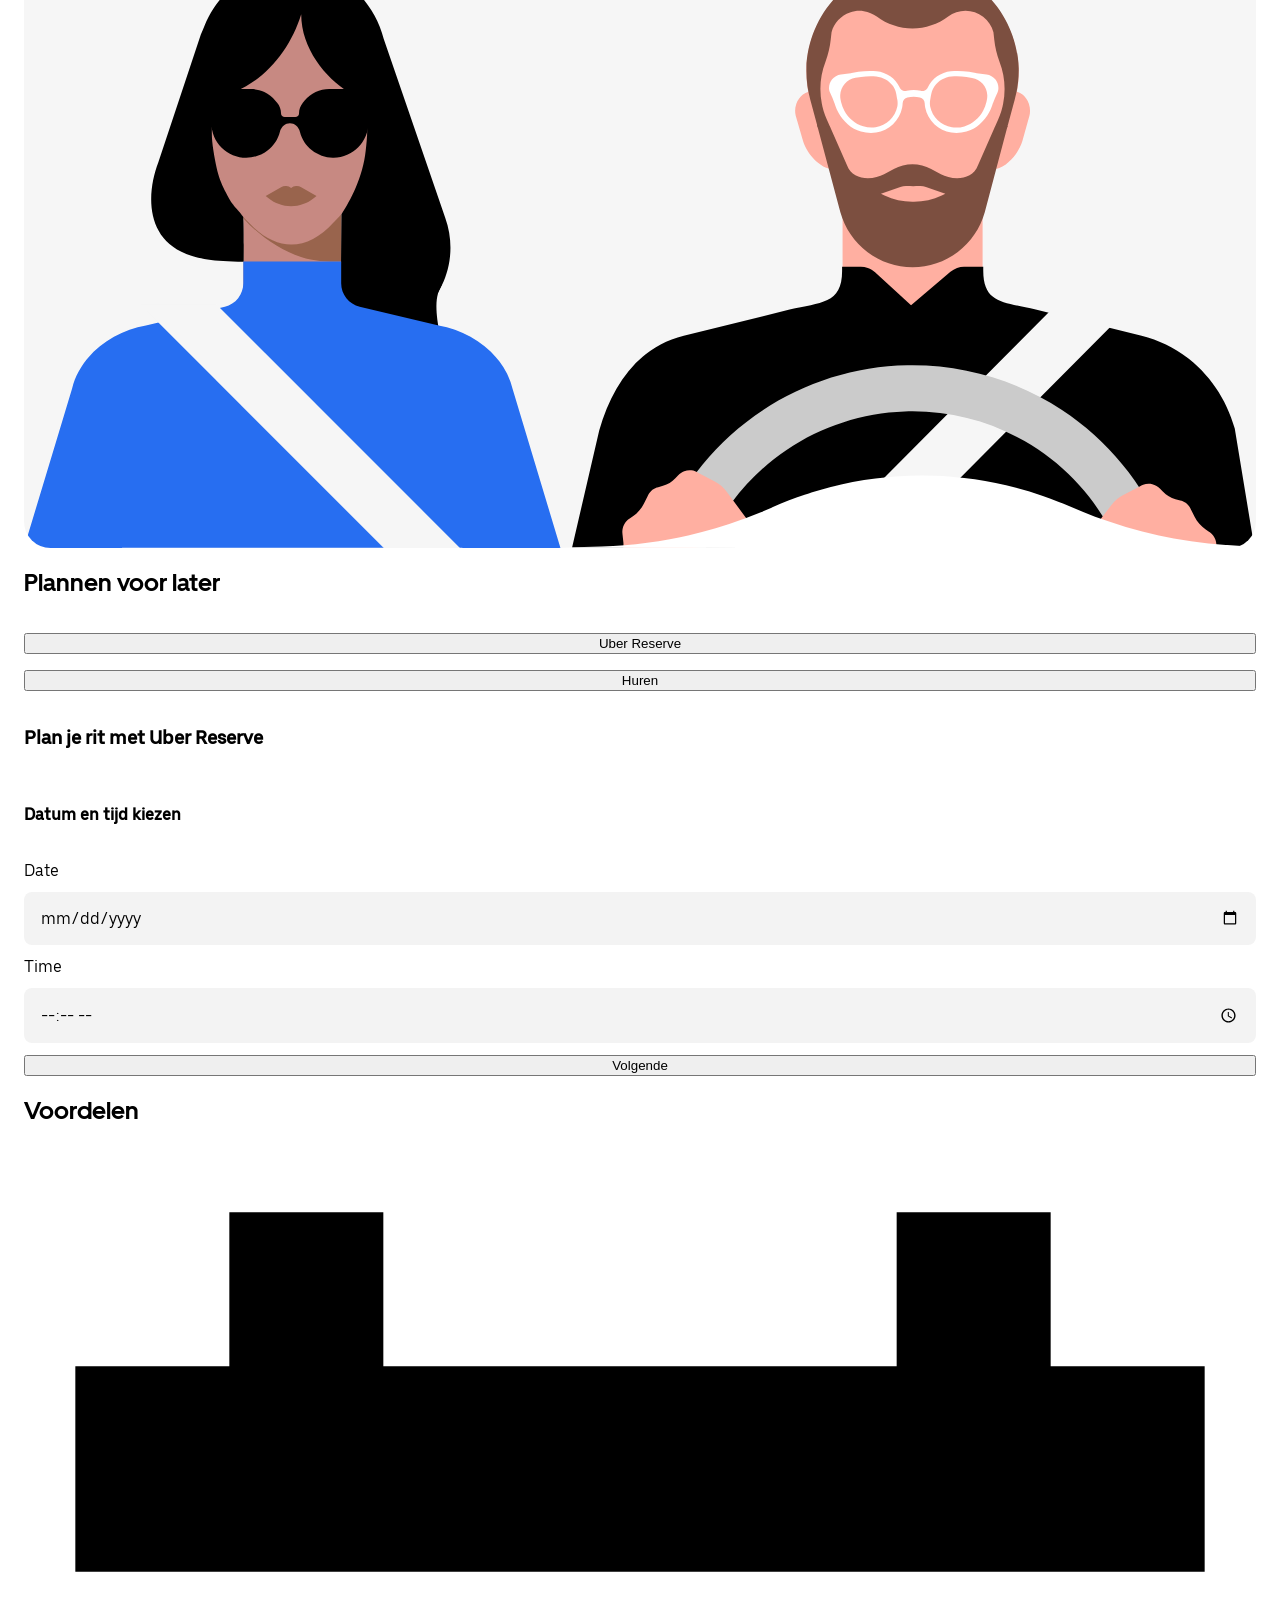
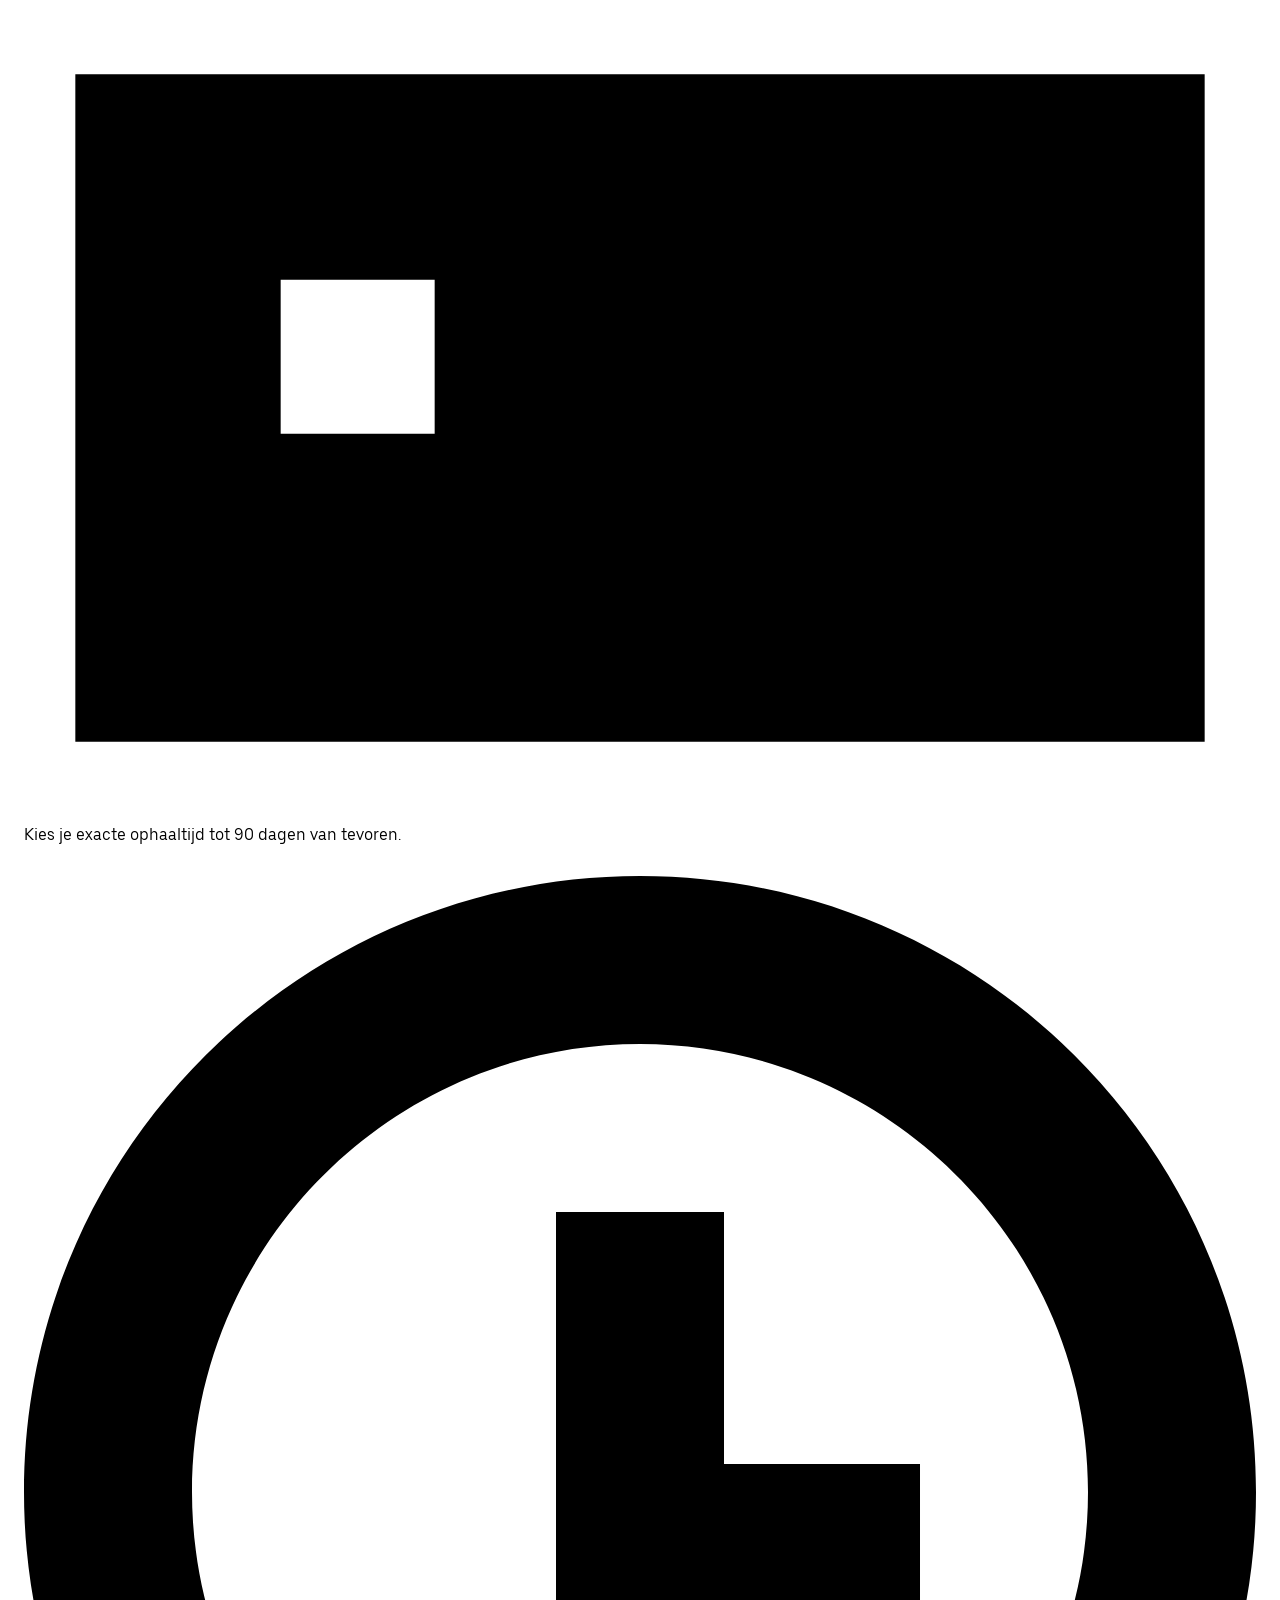
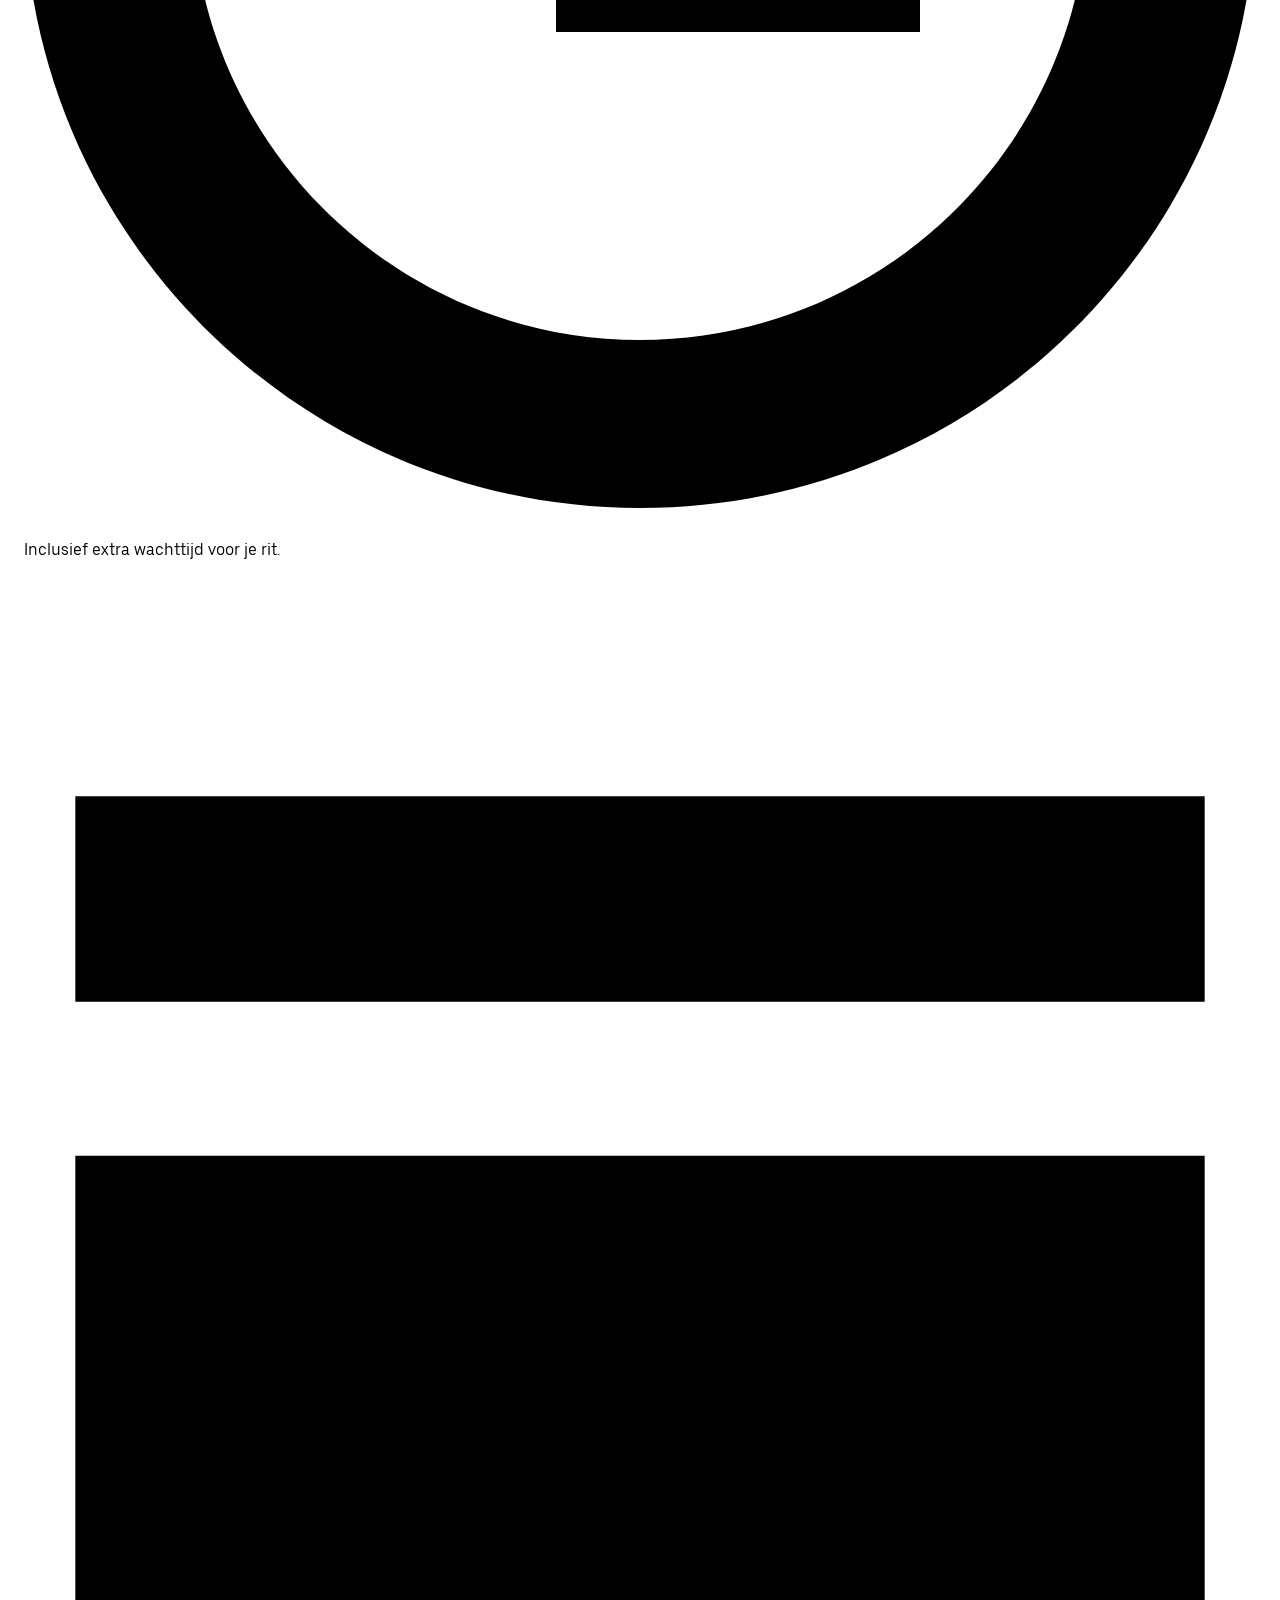
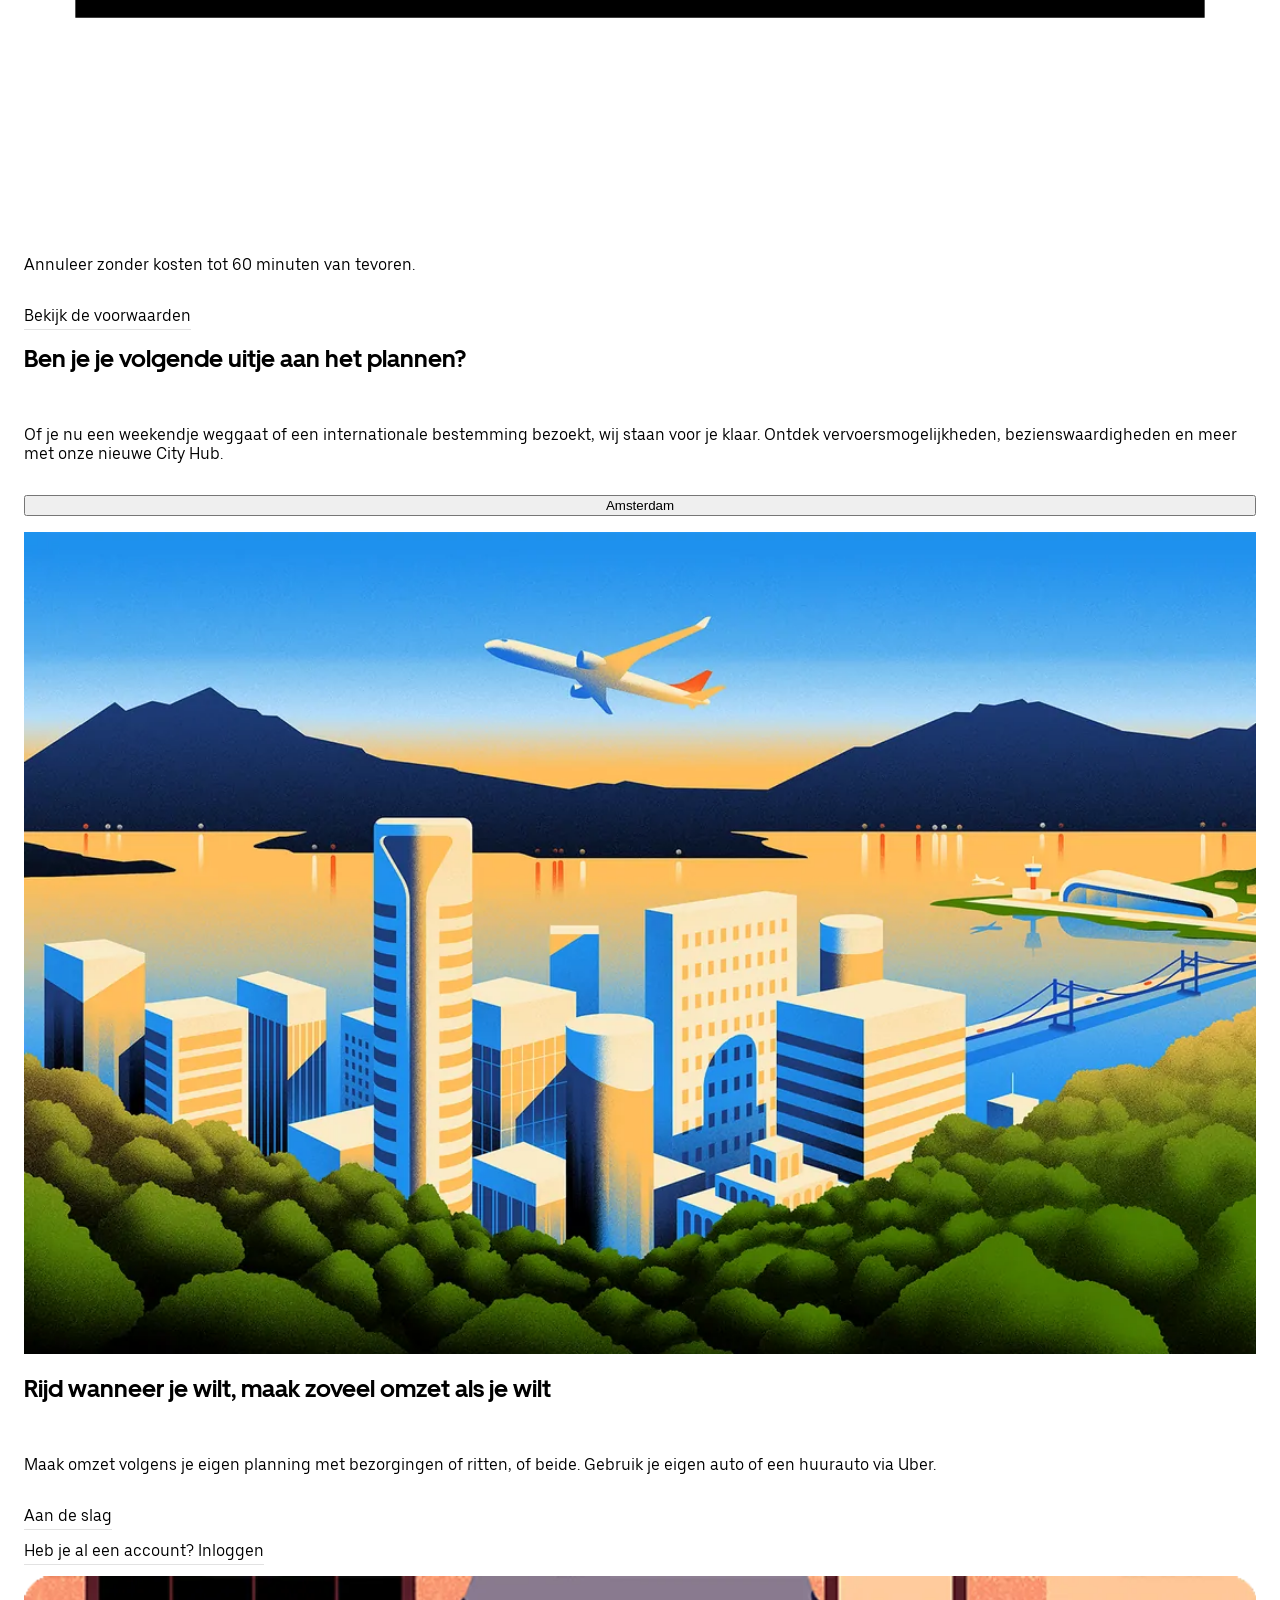
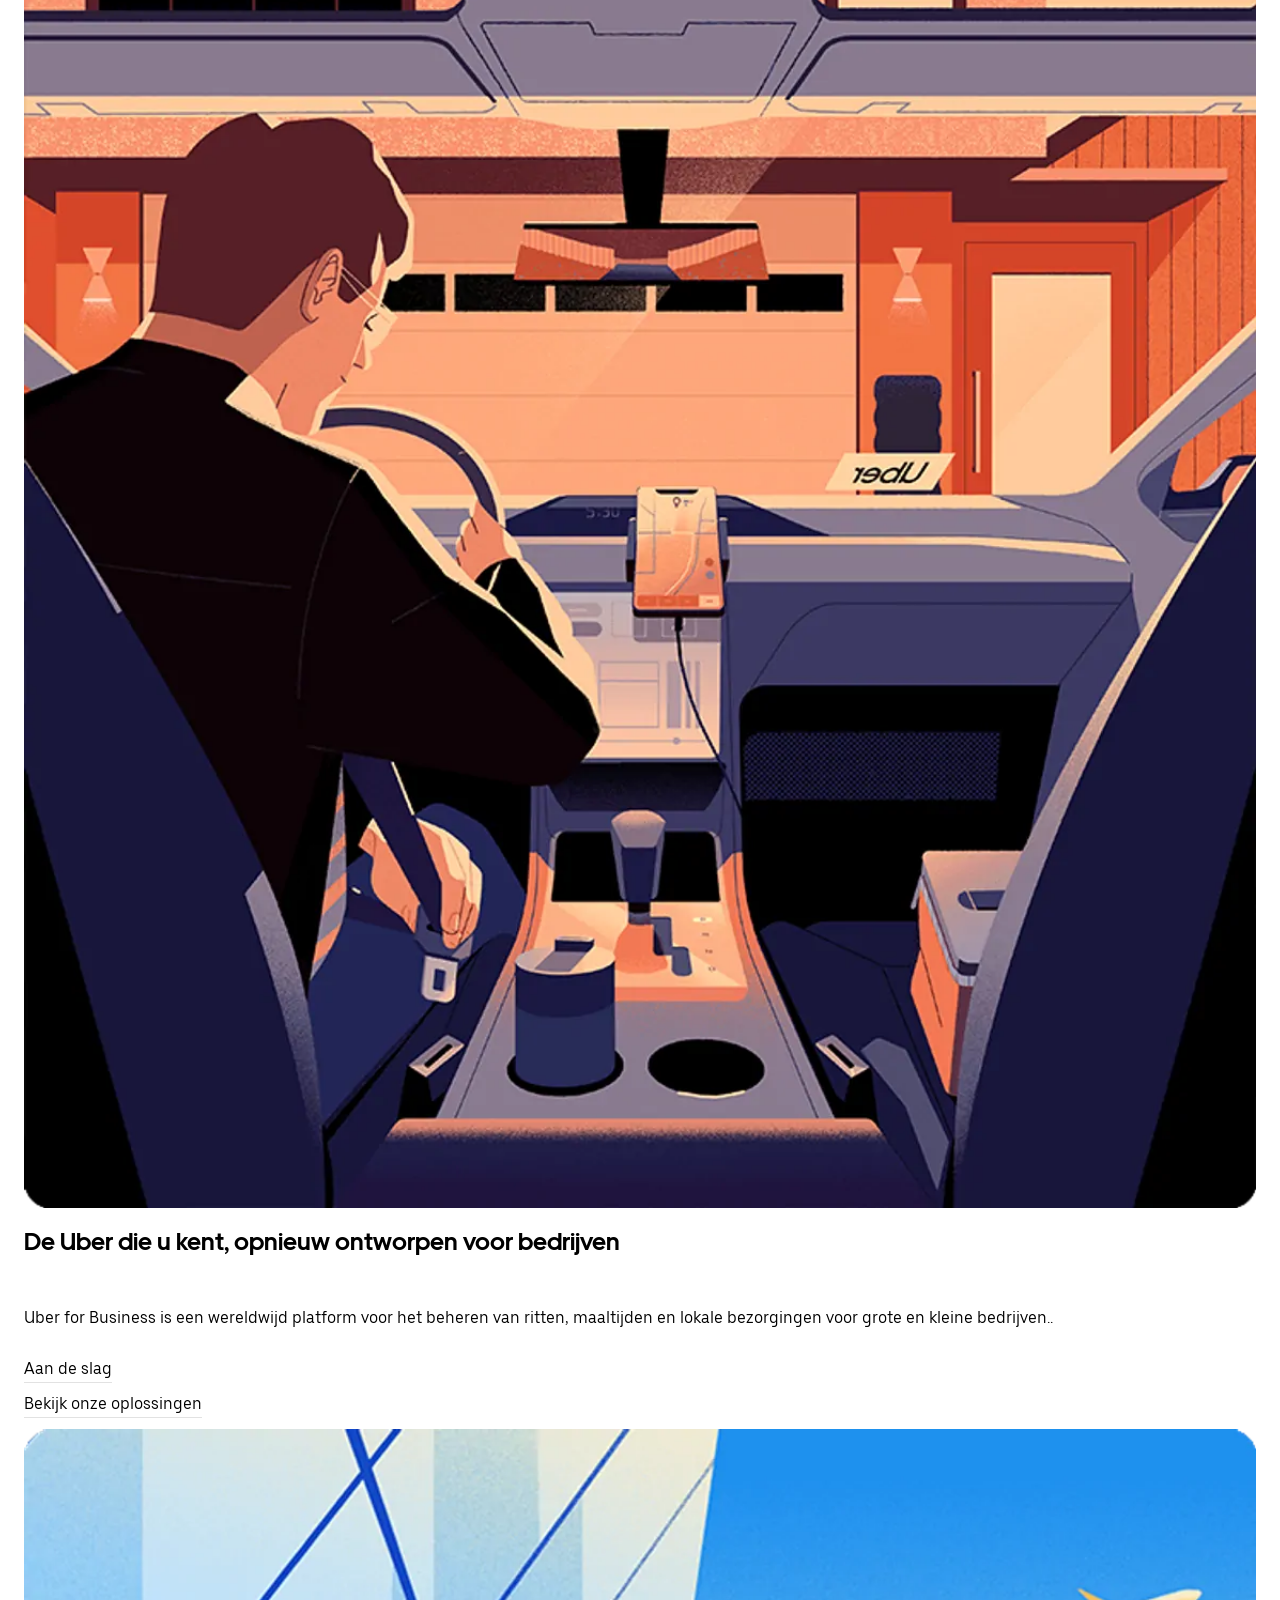
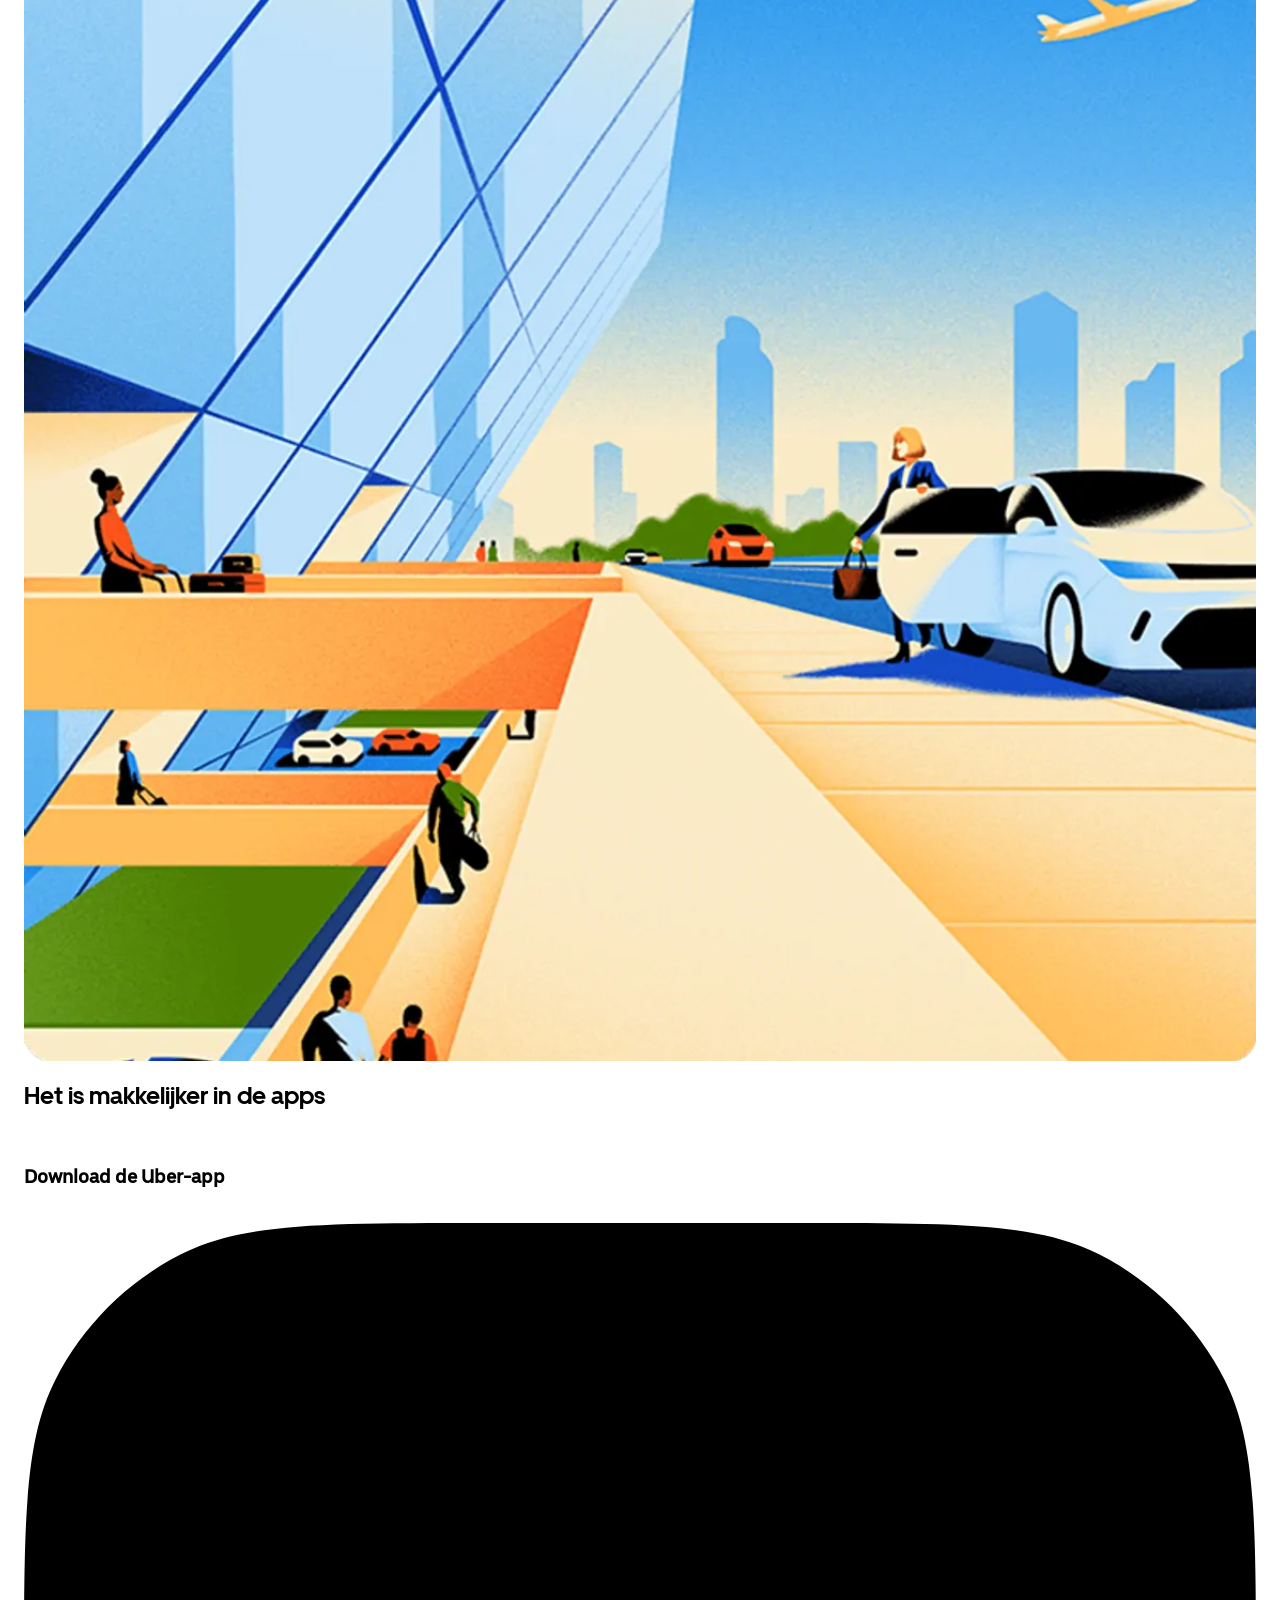
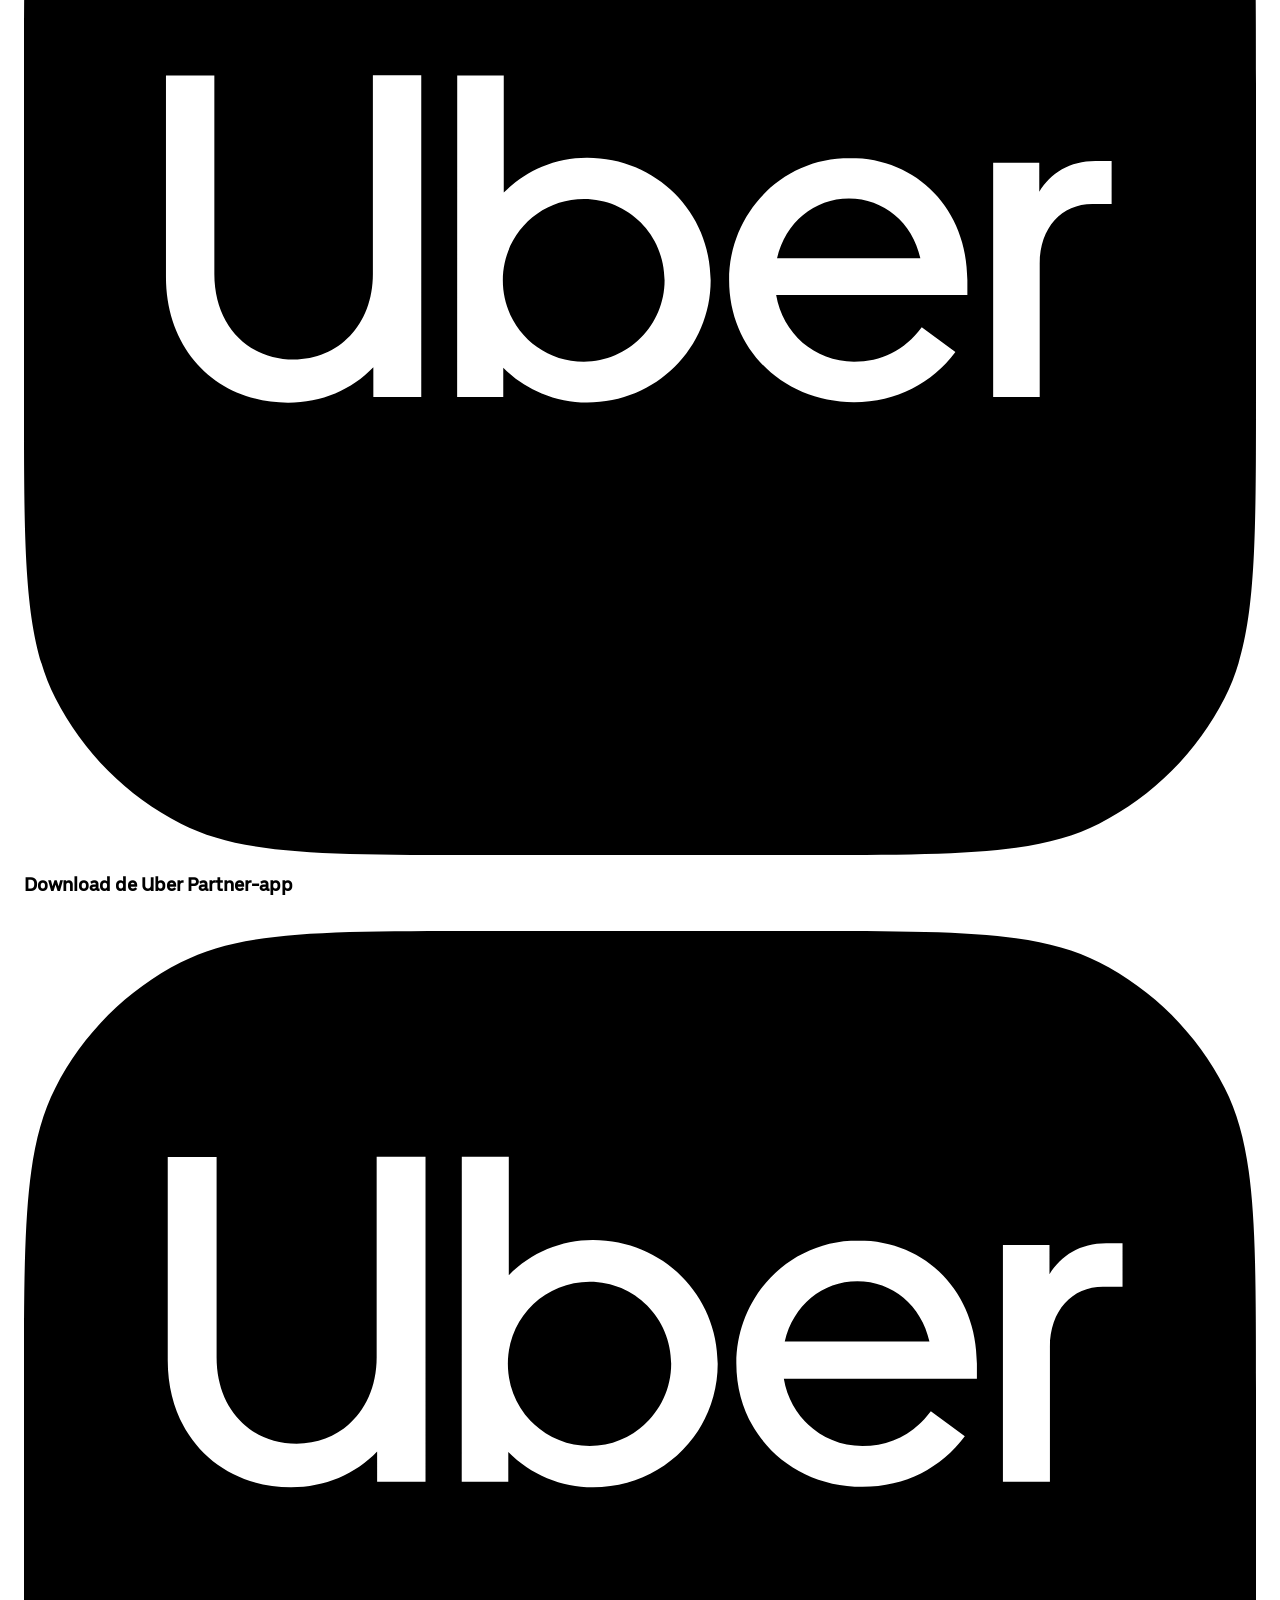
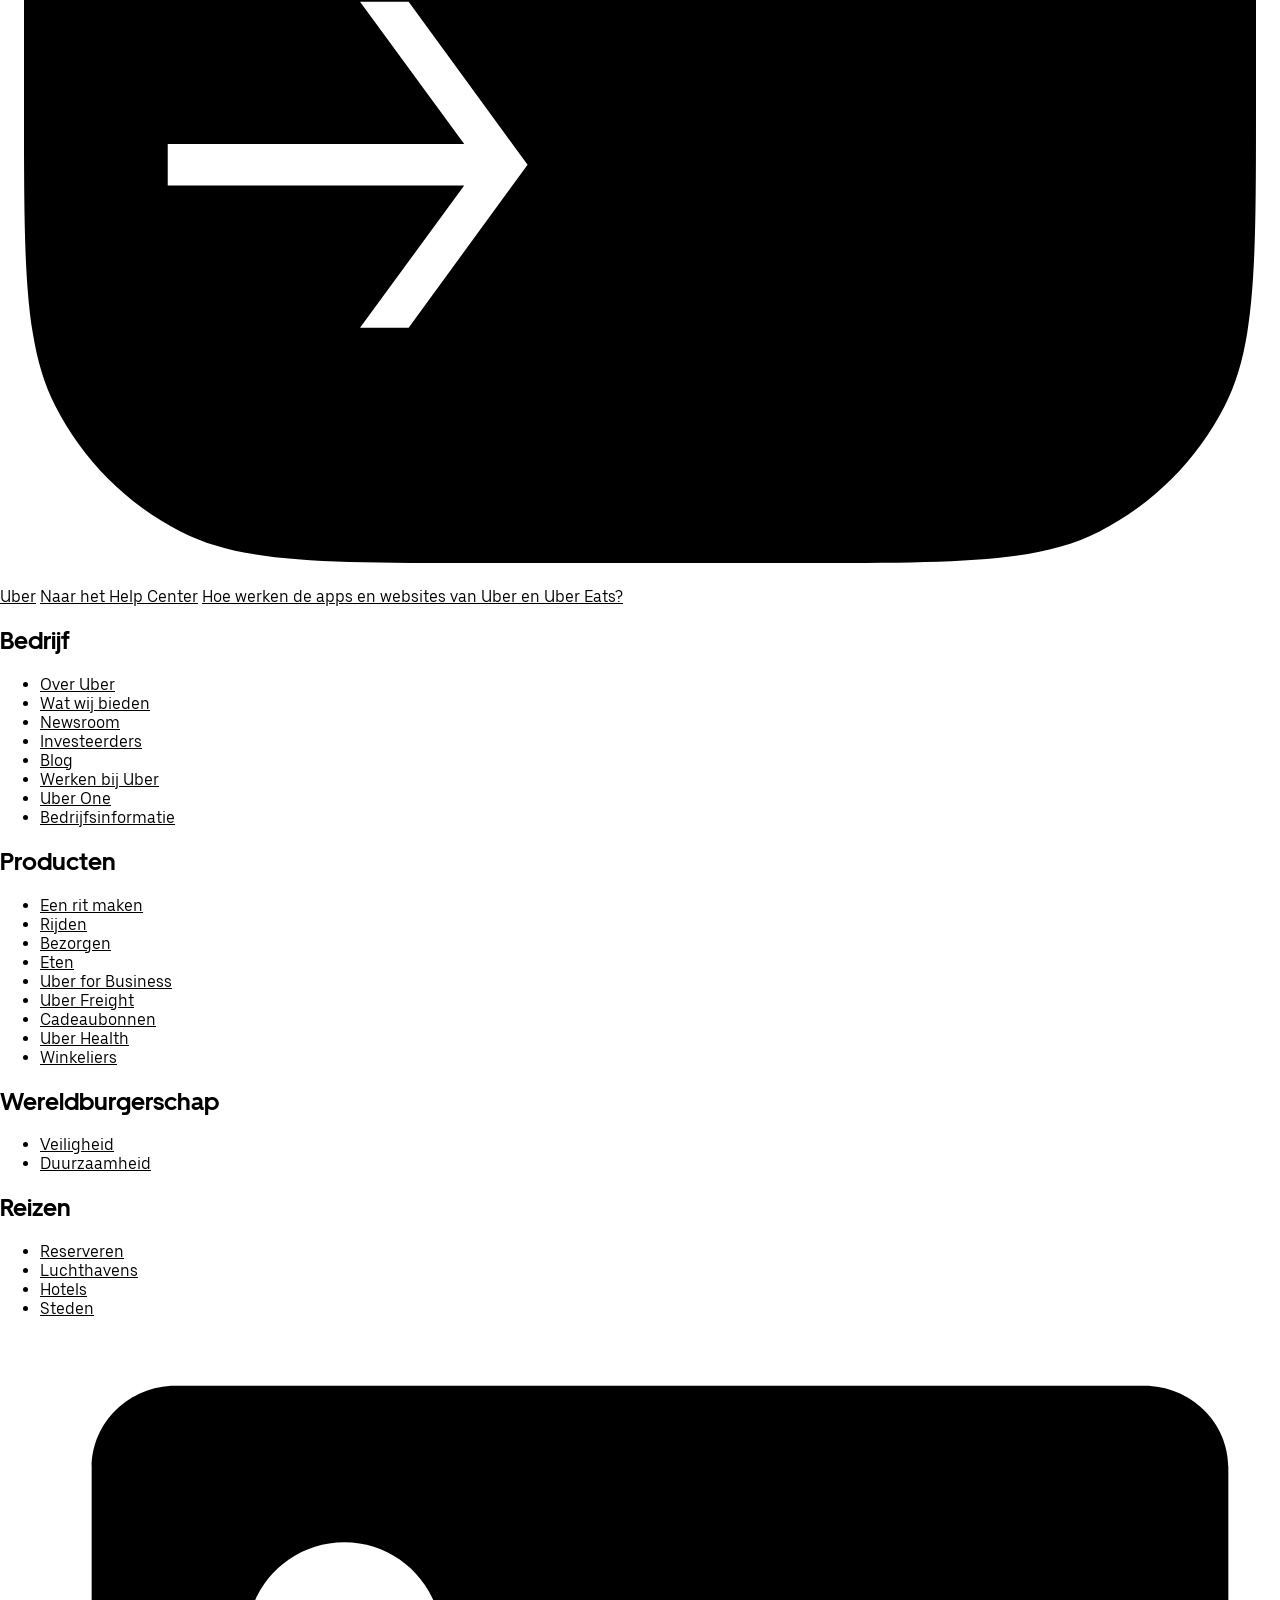
==== commit e83e419d: "formulier gestyled met icoontjes en labels" ====
--- a/index.html
+++ b/index.html
@@ -41,12 +41,28 @@
 			</p>
 			<h1>Met Uber kom je overal</h1>
 			<form>
-				<label for="ophaallocatie">Ophaallocatie</label>
-				<input type="text" id="ophaallocatie" name="ophaallocatie">
-				<button type="button" aria-label="Gebruik mijn locatie"></button>
-
-				<label for="bezorglocatie">Bezorglocatie</label>
-				<input type="text" id="bezorglocatie" name="bezorglocatie">
+				<div>
+					<svg viewBox="0 0 24 24" aria-hidden="true">
+						<path fill-rule="evenodd"
+							d="M12 23c6.075 0 11-4.925 11-11S18.075 1 12 1 1 5.925 1 12s4.925 11 11 11Zm0-8a3 3 0 1 0 0-6 3 3 0 0 0 0 6Z"
+							fill="currentColor"></path>
+					</svg>
+					<label for="ophaallocatie">Ophaallocatie</label>
+					<input type="text" id="ophaallocatie" name="ophaallocatie">
+					<button type="button" aria-label="Gebruik mijn locatie">
+						<svg viewBox="0 0 24 24" aria-hidden="true">
+							<path d="M10.5 13.5.5 11 21 3l-8 20.5-2.5-10Z" fill="currentColor"></path>
+						</svg>
+					</button>
+				</div>
+
+				<div>
+					<svg viewBox="0 0 24 24" aria-hidden="true">
+						<path fill-rule="evenodd" d="M22 2H2v20h20V2Zm-7 7H9v6h6V9Z" fill="currentColor"></path>
+					</svg>
+					<label for="bezorglocatie">Bezorglocatie</label>
+					<input type="text" id="bezorglocatie" name="bezorglocatie">
+				</div>
 
 				<button type="submit">Raadpleeg de prijzen</button>
 			</form>
--- a/styles/style.css
+++ b/styles/style.css
@@ -38,7 +38,7 @@
 	--color-text:#000;
 	--color-background:#fff;
 	--color-surface:#f3f3f3;
-	--color-link:#1a1a1a;
+	--color-border: #e2e2e2;
 }
 
 /****************/
@@ -105,6 +105,7 @@
 h1 {
 	font-size: 2.25rem;
 	line-height: 1.2;
+	margin: 0;
 }
 
 main p button {
@@ -116,4 +117,73 @@
 
 main p svg {
 	width: 1rem;
+}
+
+form {
+	display: flex;
+	flex-direction: column;
+	gap: 0.75rem;
+}
+
+input {
+	background-color: var(--color-surface);
+	border: none;
+	border-radius: 0.5rem;
+	padding: 1rem;
+	font: inherit;
+}
+
+button[type="submit"]{
+	background-color: var(--color-text);
+	color: var(--color-background);
+	border: none;
+	border-radius: 0.5rem;
+	padding: 1rem 1.5rem;
+	font: inherit;
+	align-self: flex-start;
+}
+
+form div button{
+	background-color: transparent;
+	border: none;
+	color: var(--color-text);
+}
+
+form svg {
+	width: 1rem;
+	flex-shrink: 0;
+}
+
+form div {
+	display: flex;
+	align-items: center;
+	background-color: var(--color-surface);
+	border-radius: 0.5rem;
+	padding: 0 1rem;
+	gap: 1rem;
+}
+
+form div input {
+	flex-grow: 1;
+	min-width: 0;
+
+}
+
+input:focus {
+	outline: 0.15rem solid var(--color-text);
+}
+
+a {
+	color: var(--color-text);
+}
+
+article {
+	display: flex;
+	flex-direction: column;
+	gap: 1rem;
+}
+
+article a {
+	text-decoration-color: var(--color-border);
+	text-underline-offset: 0.5rem;
 }
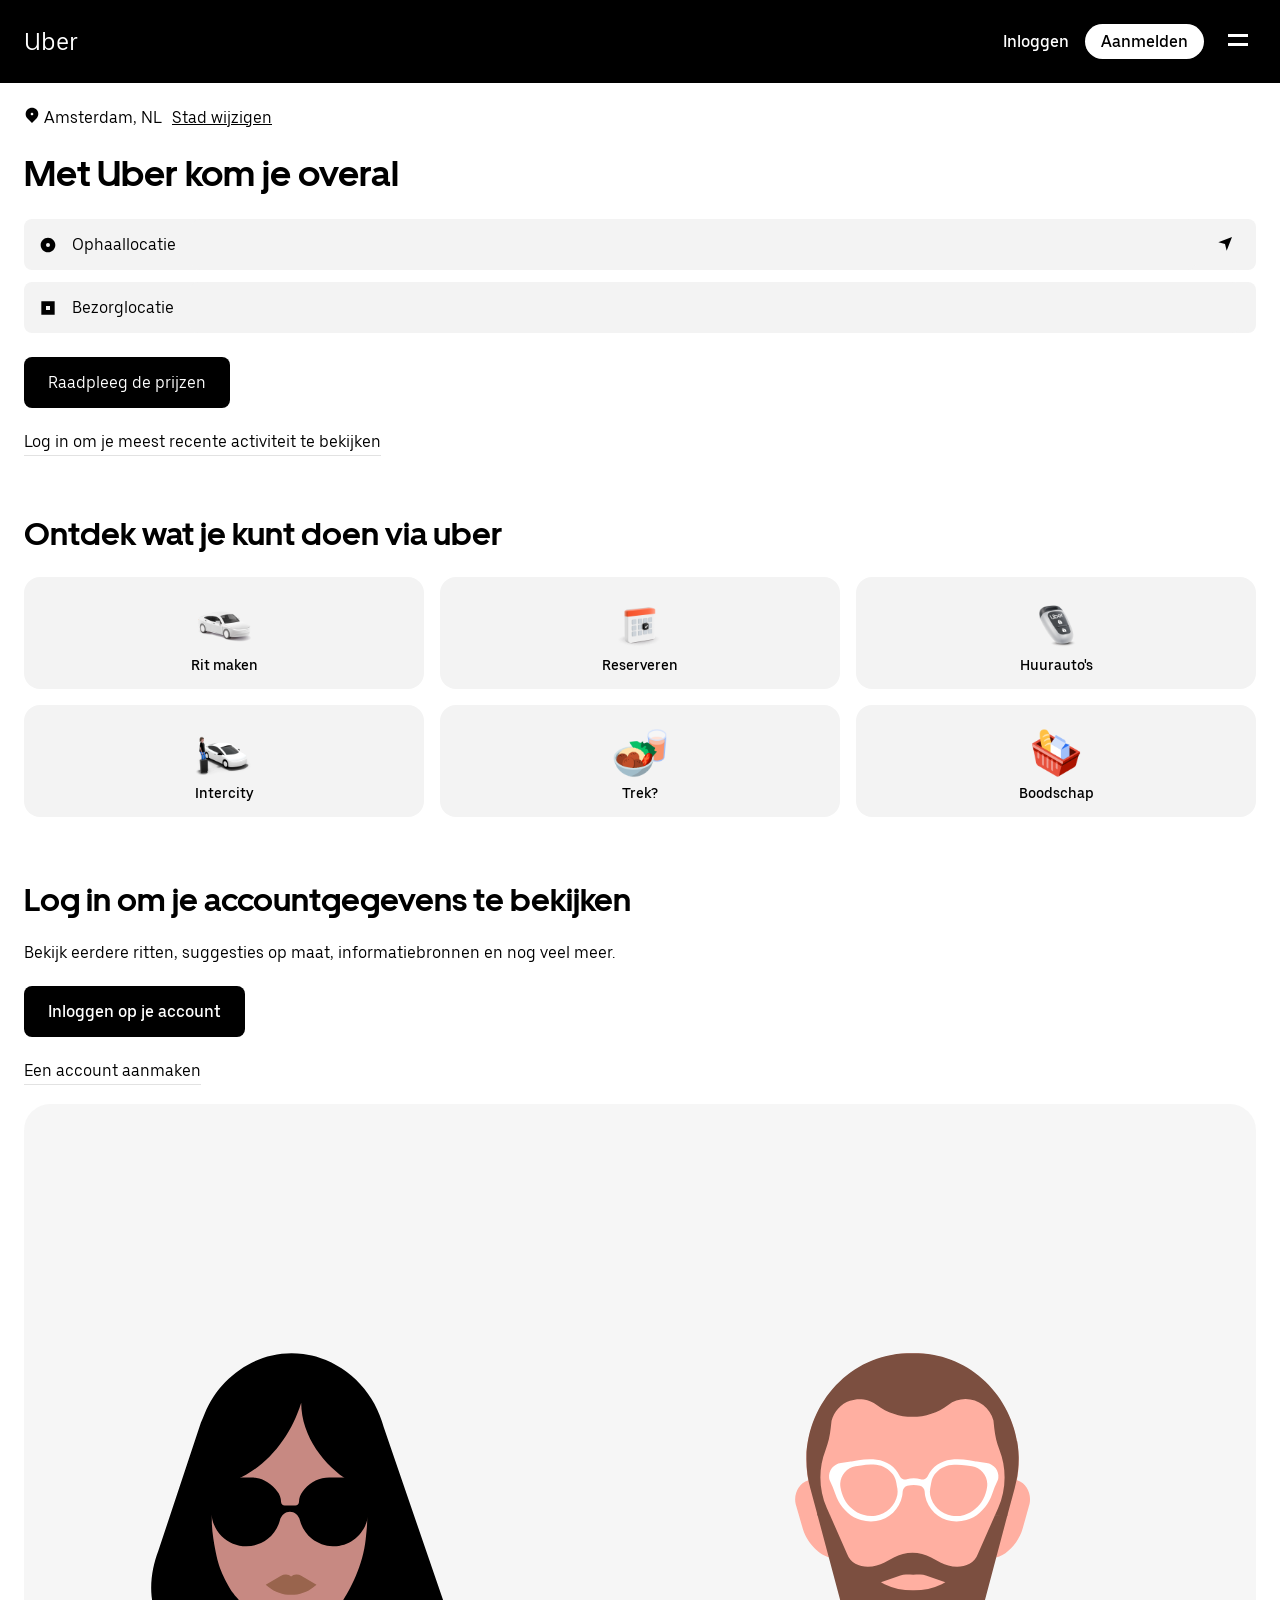
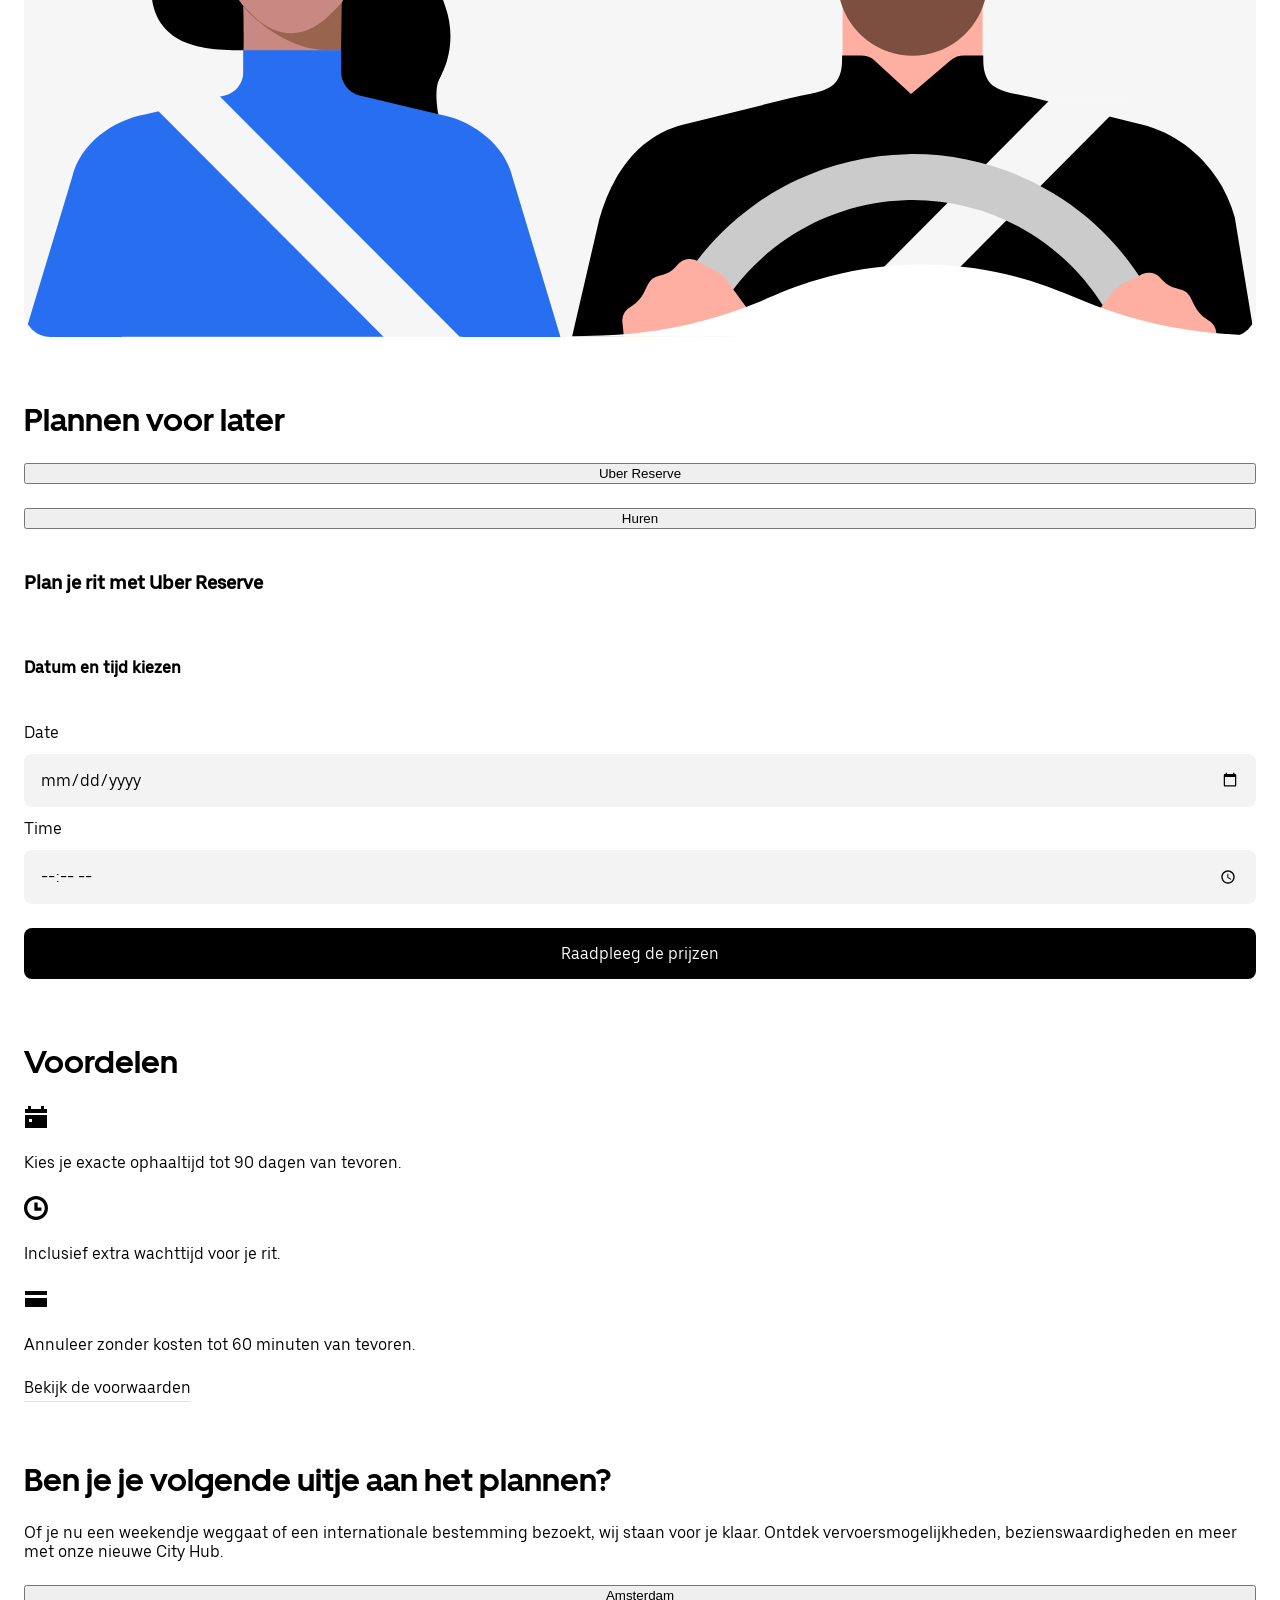
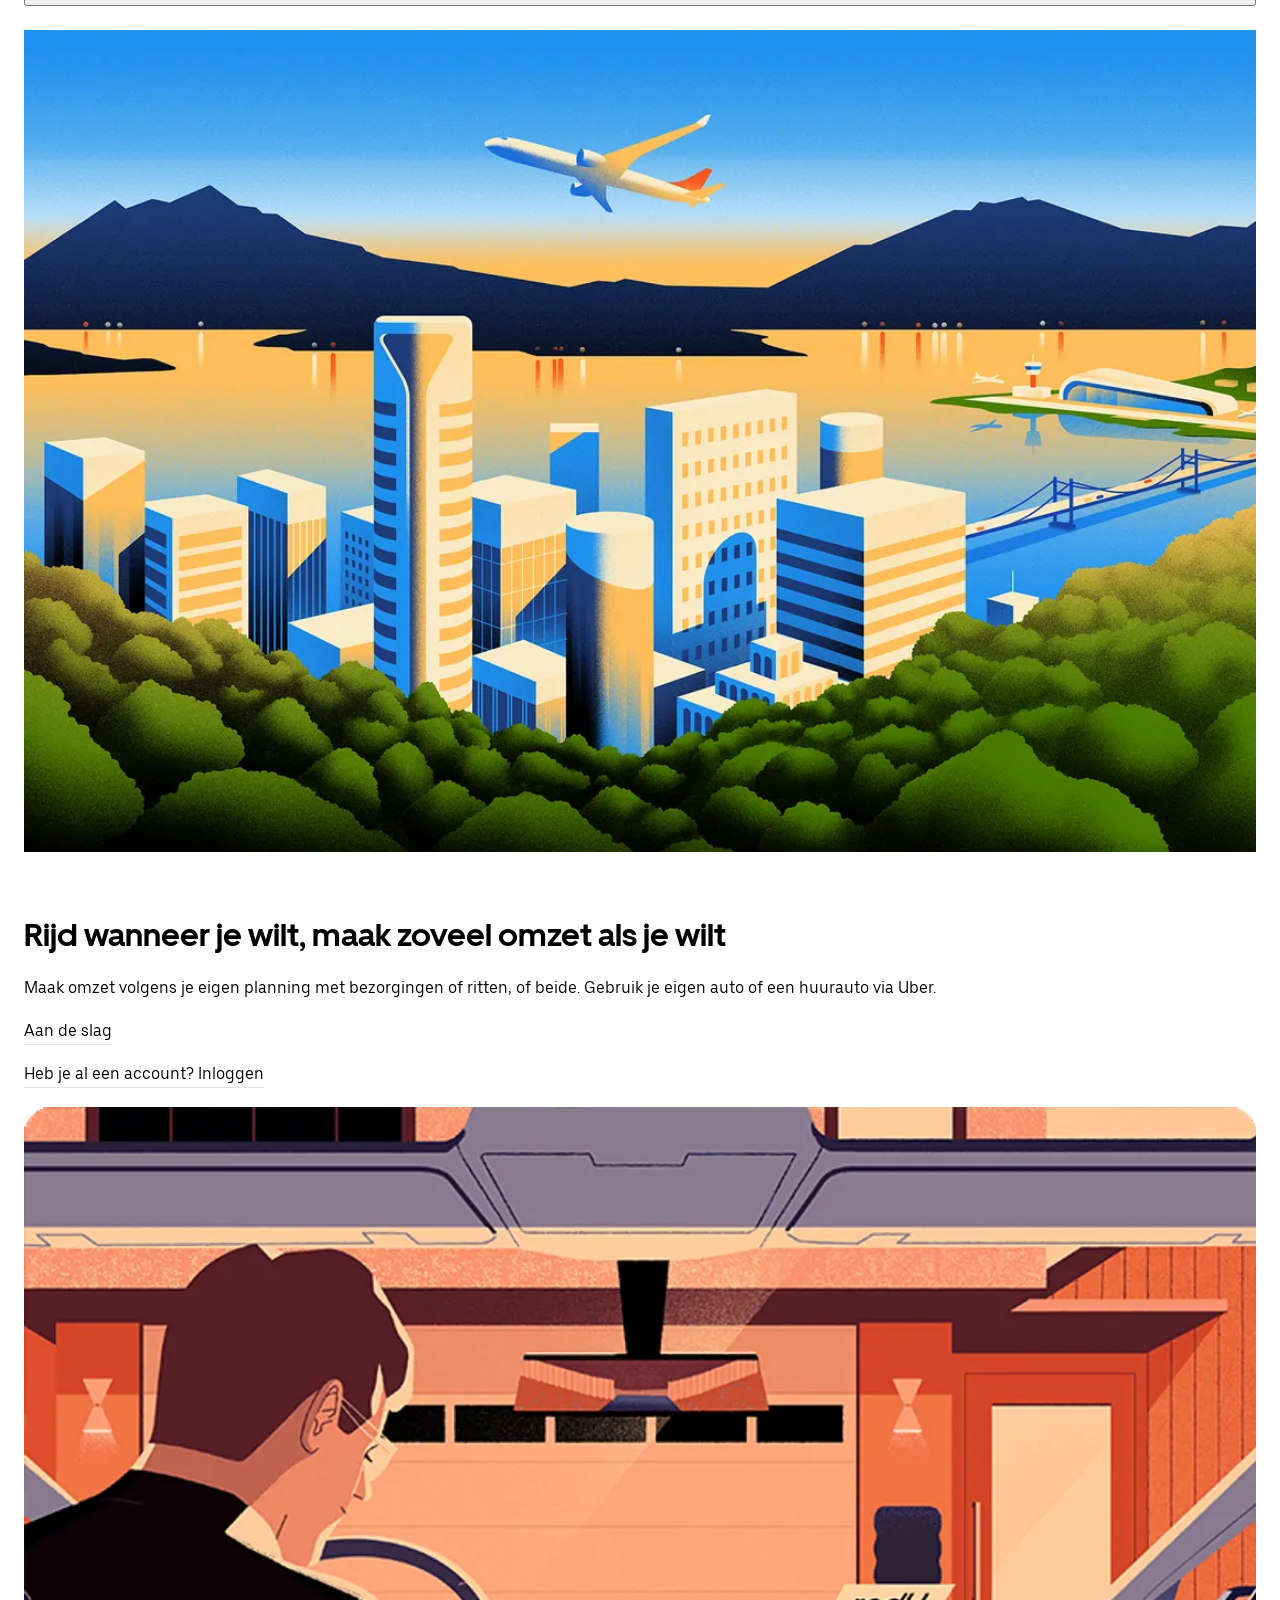
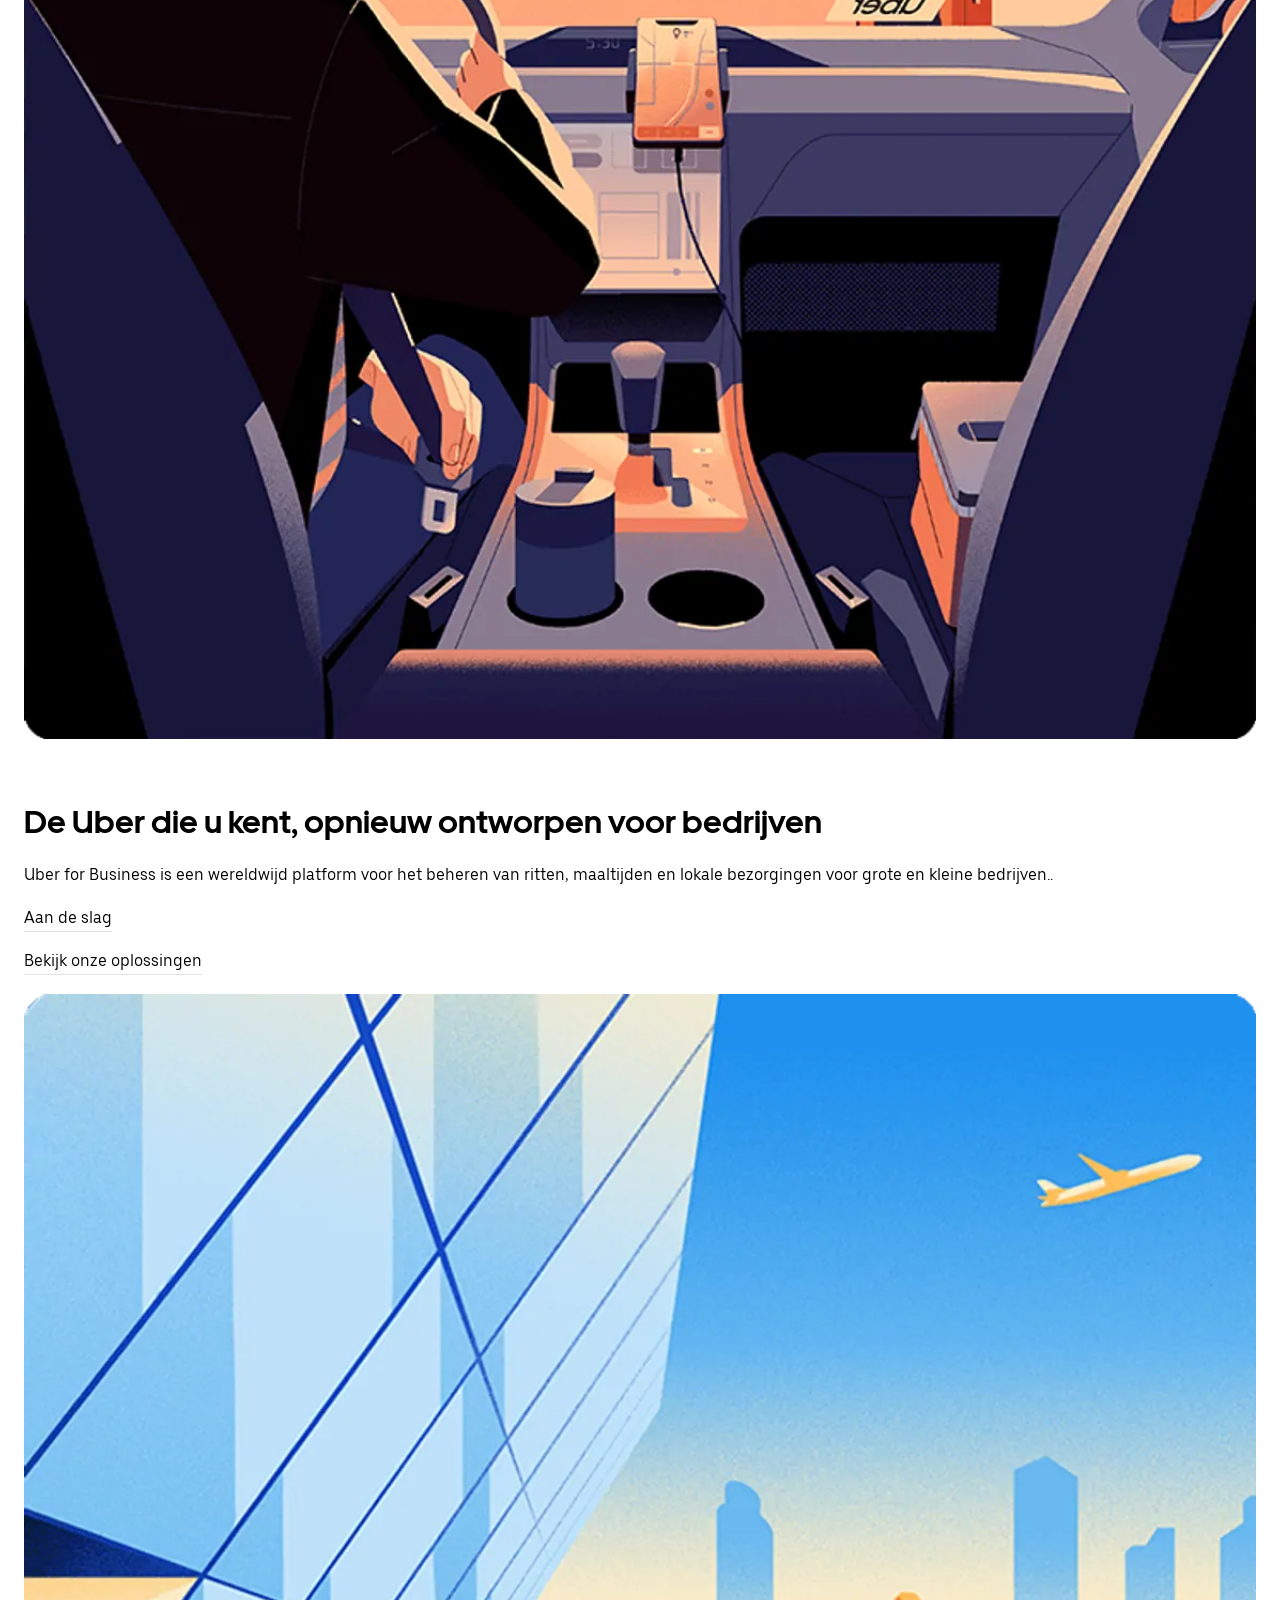
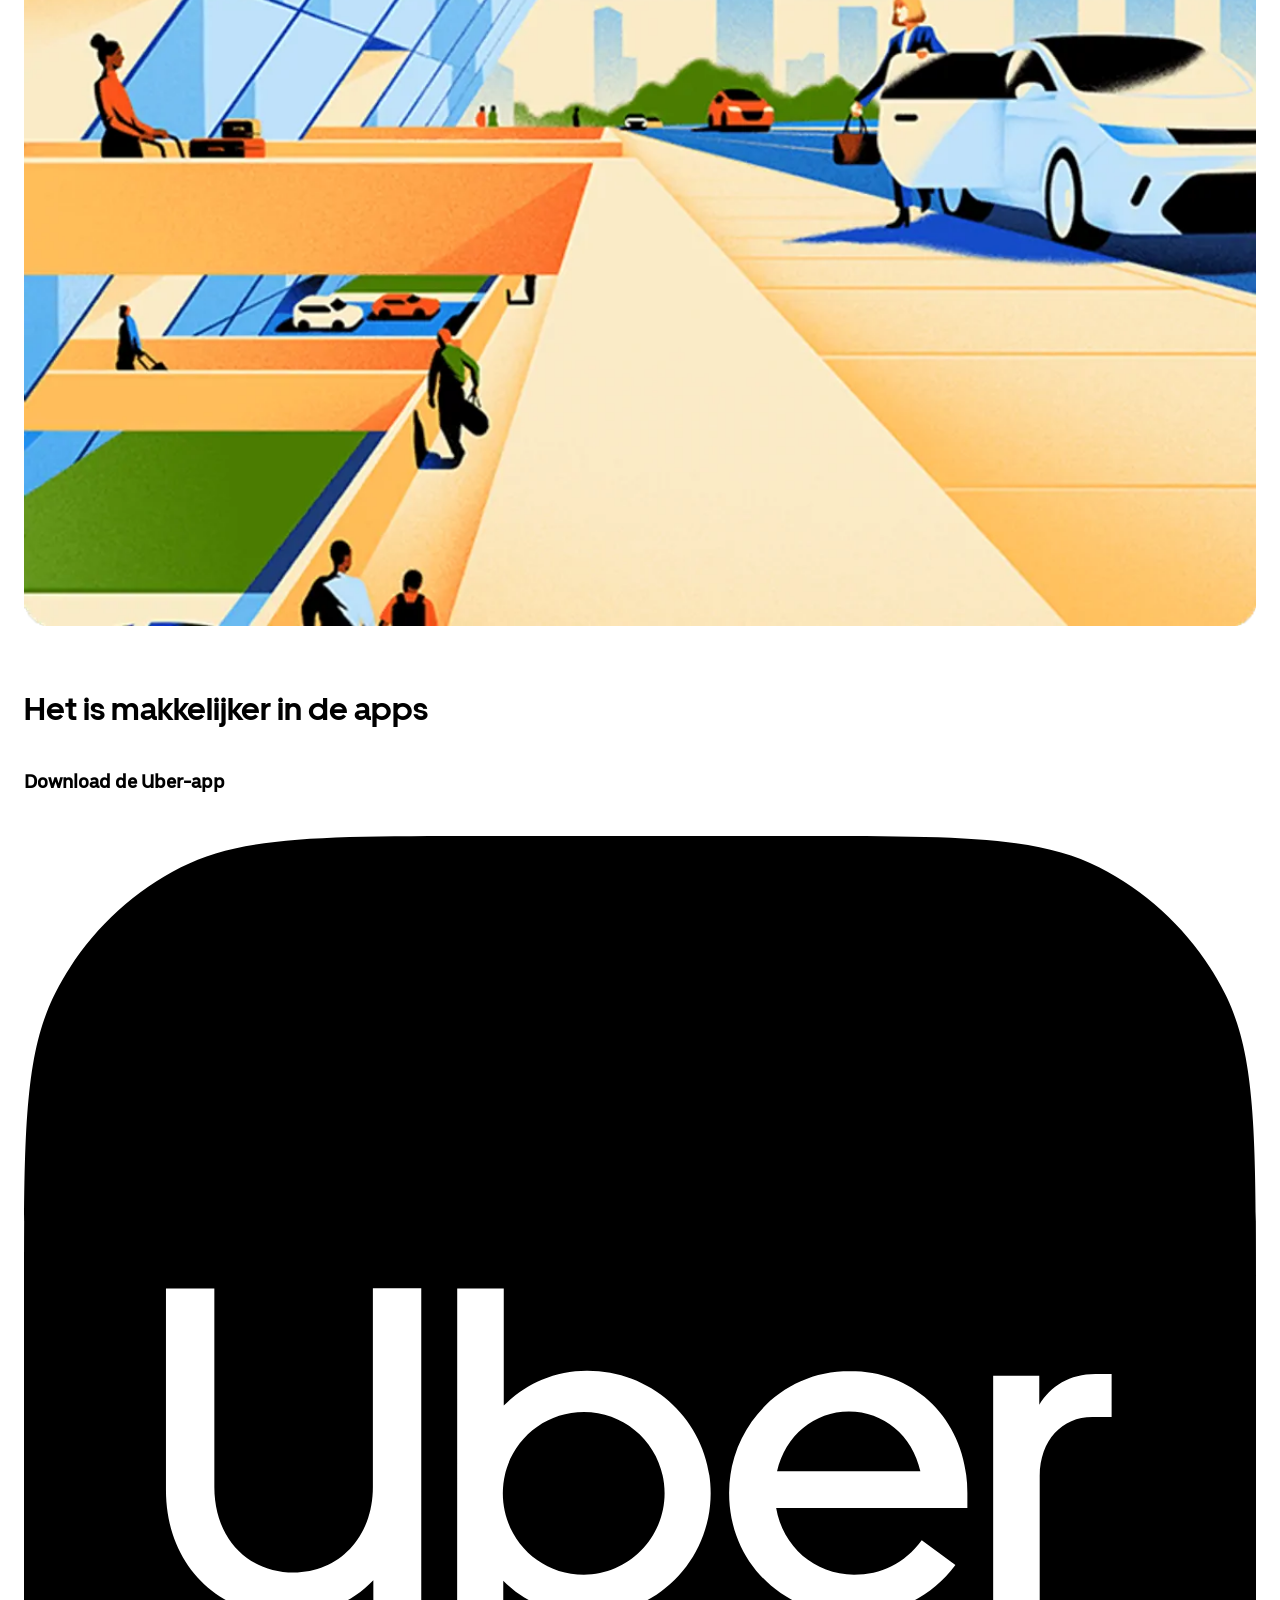
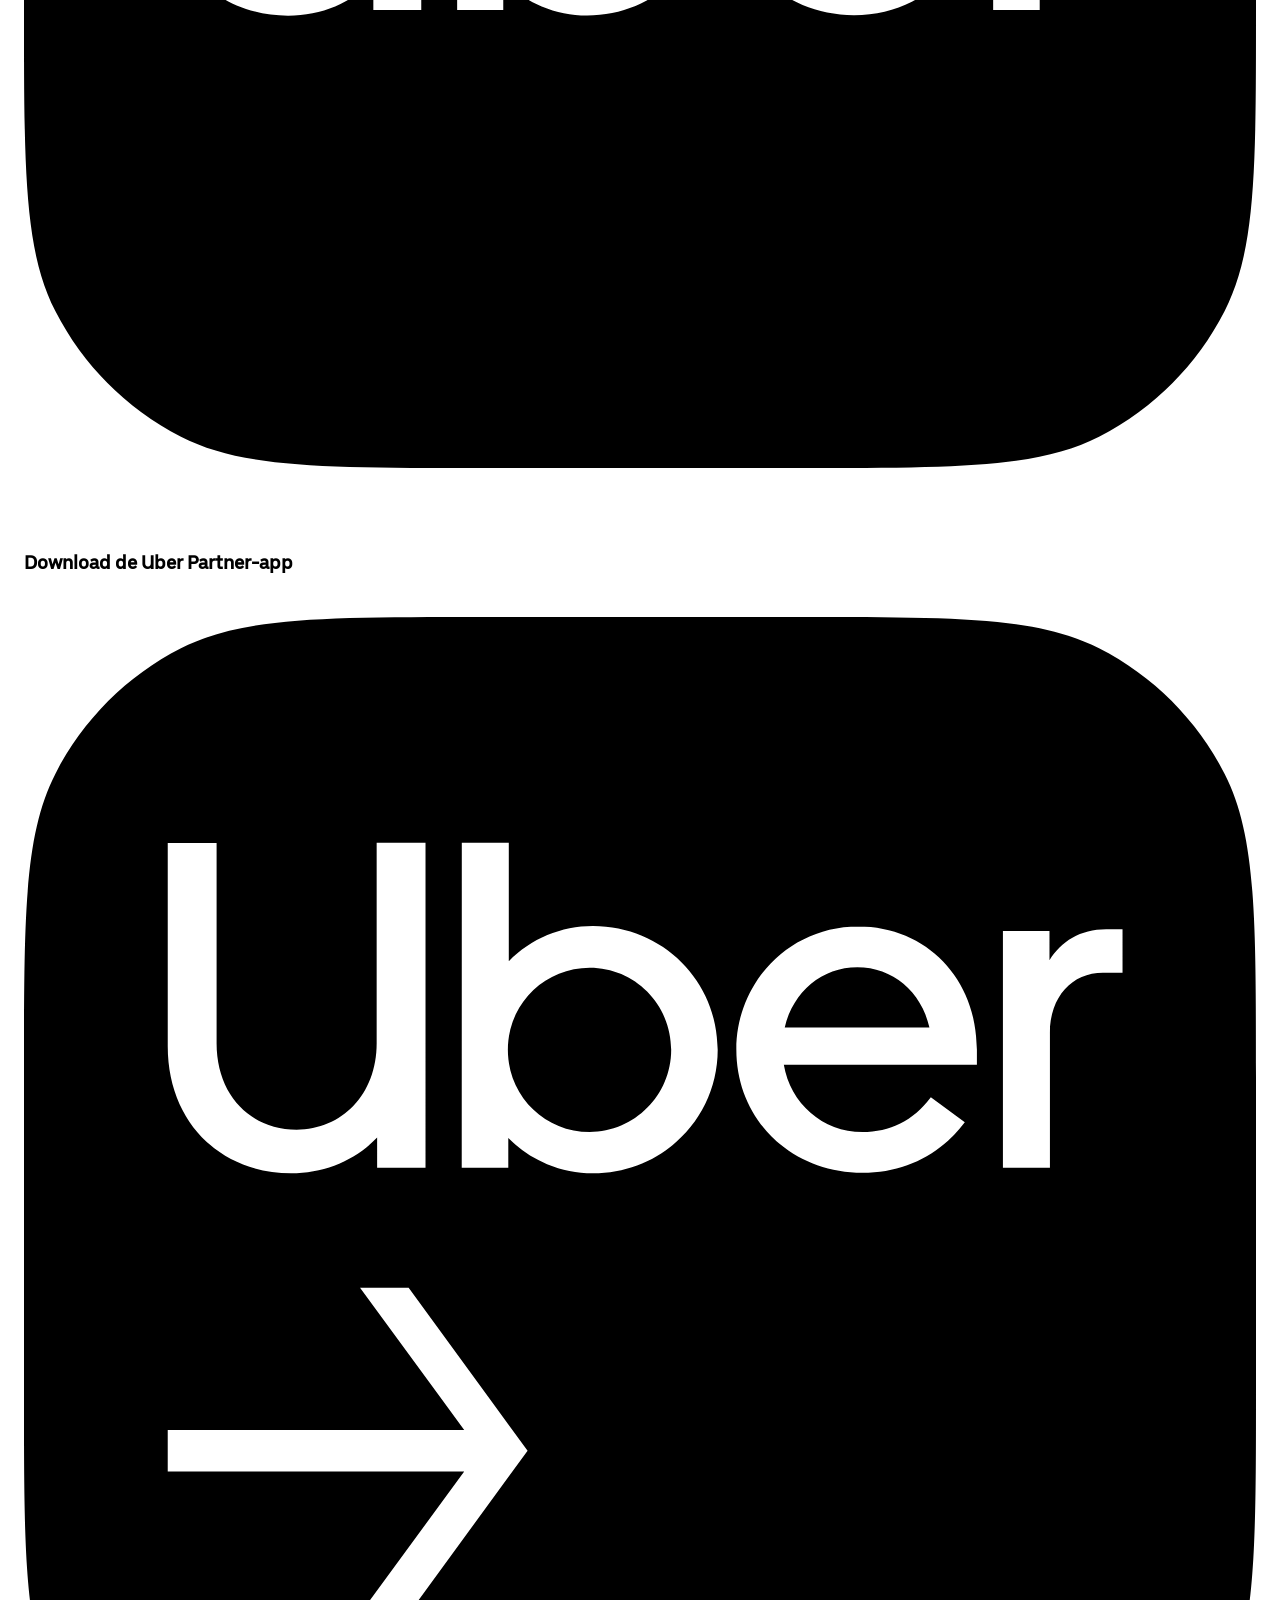
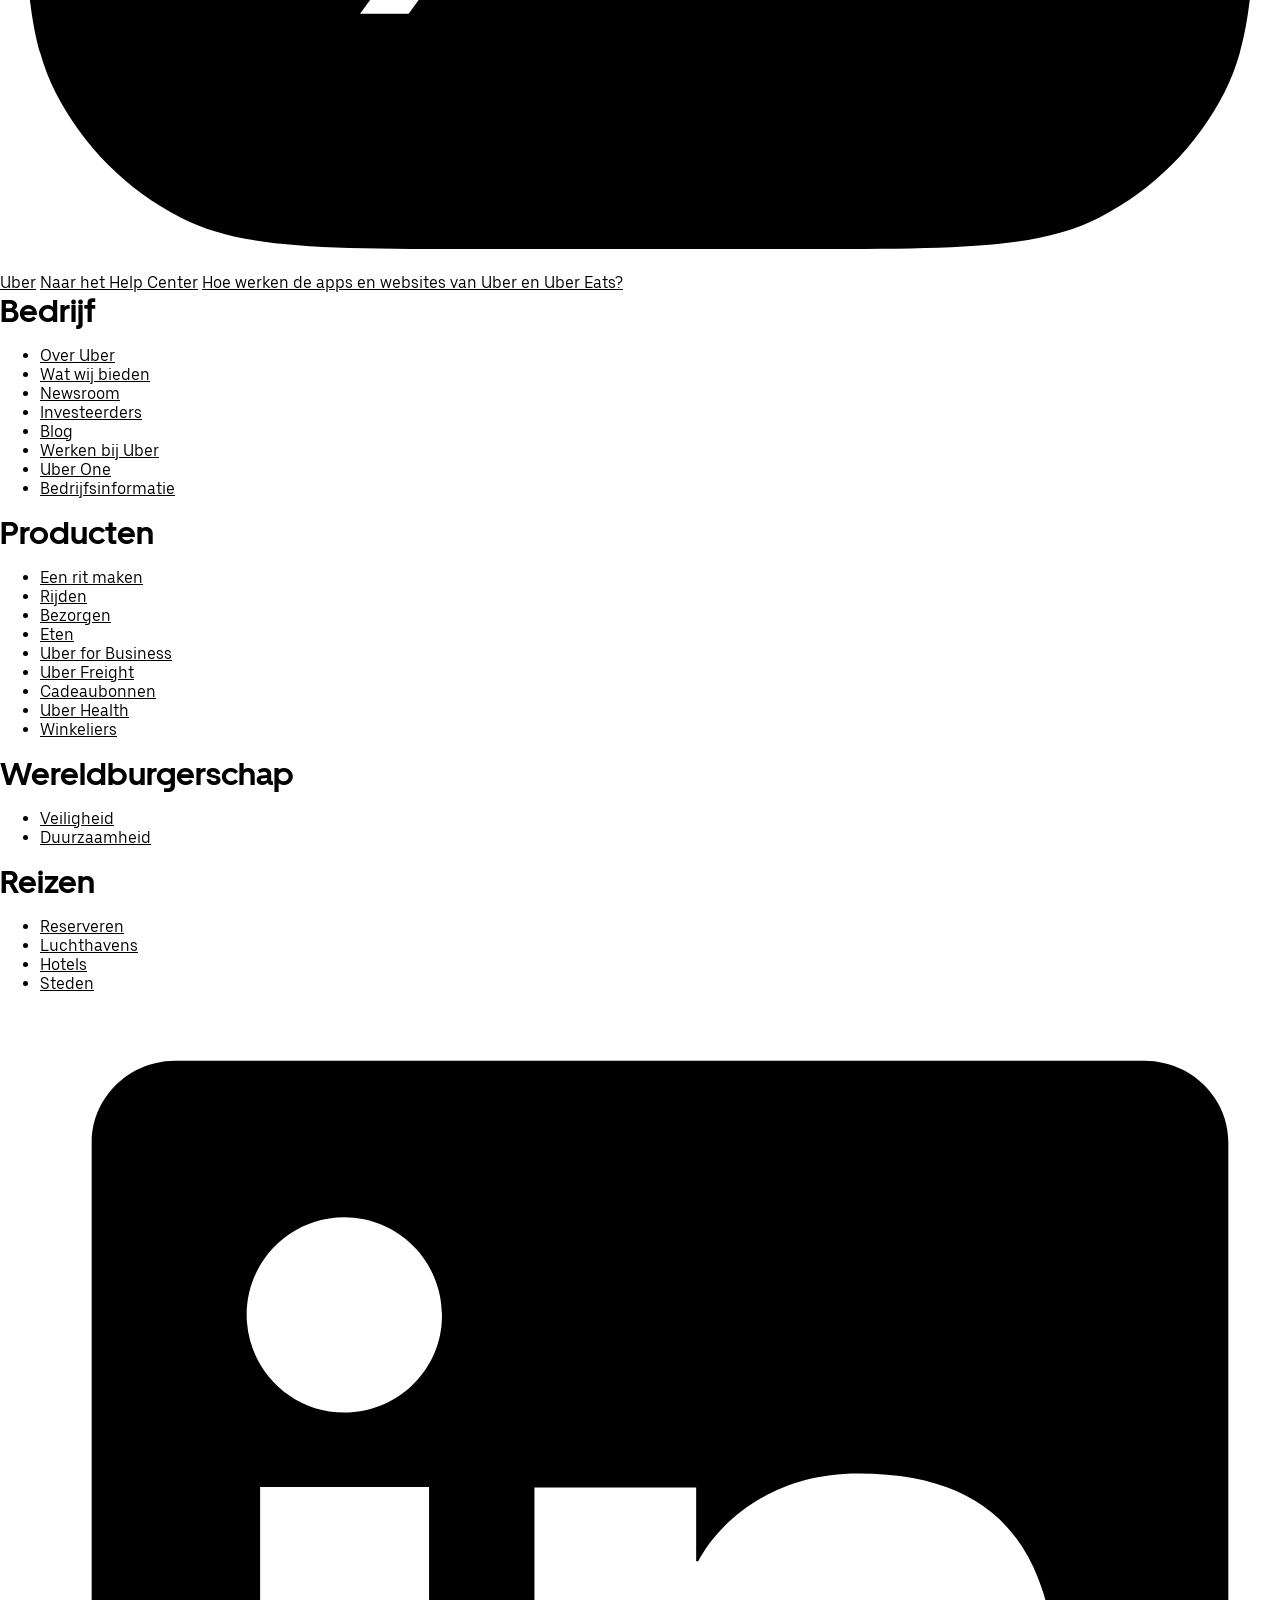
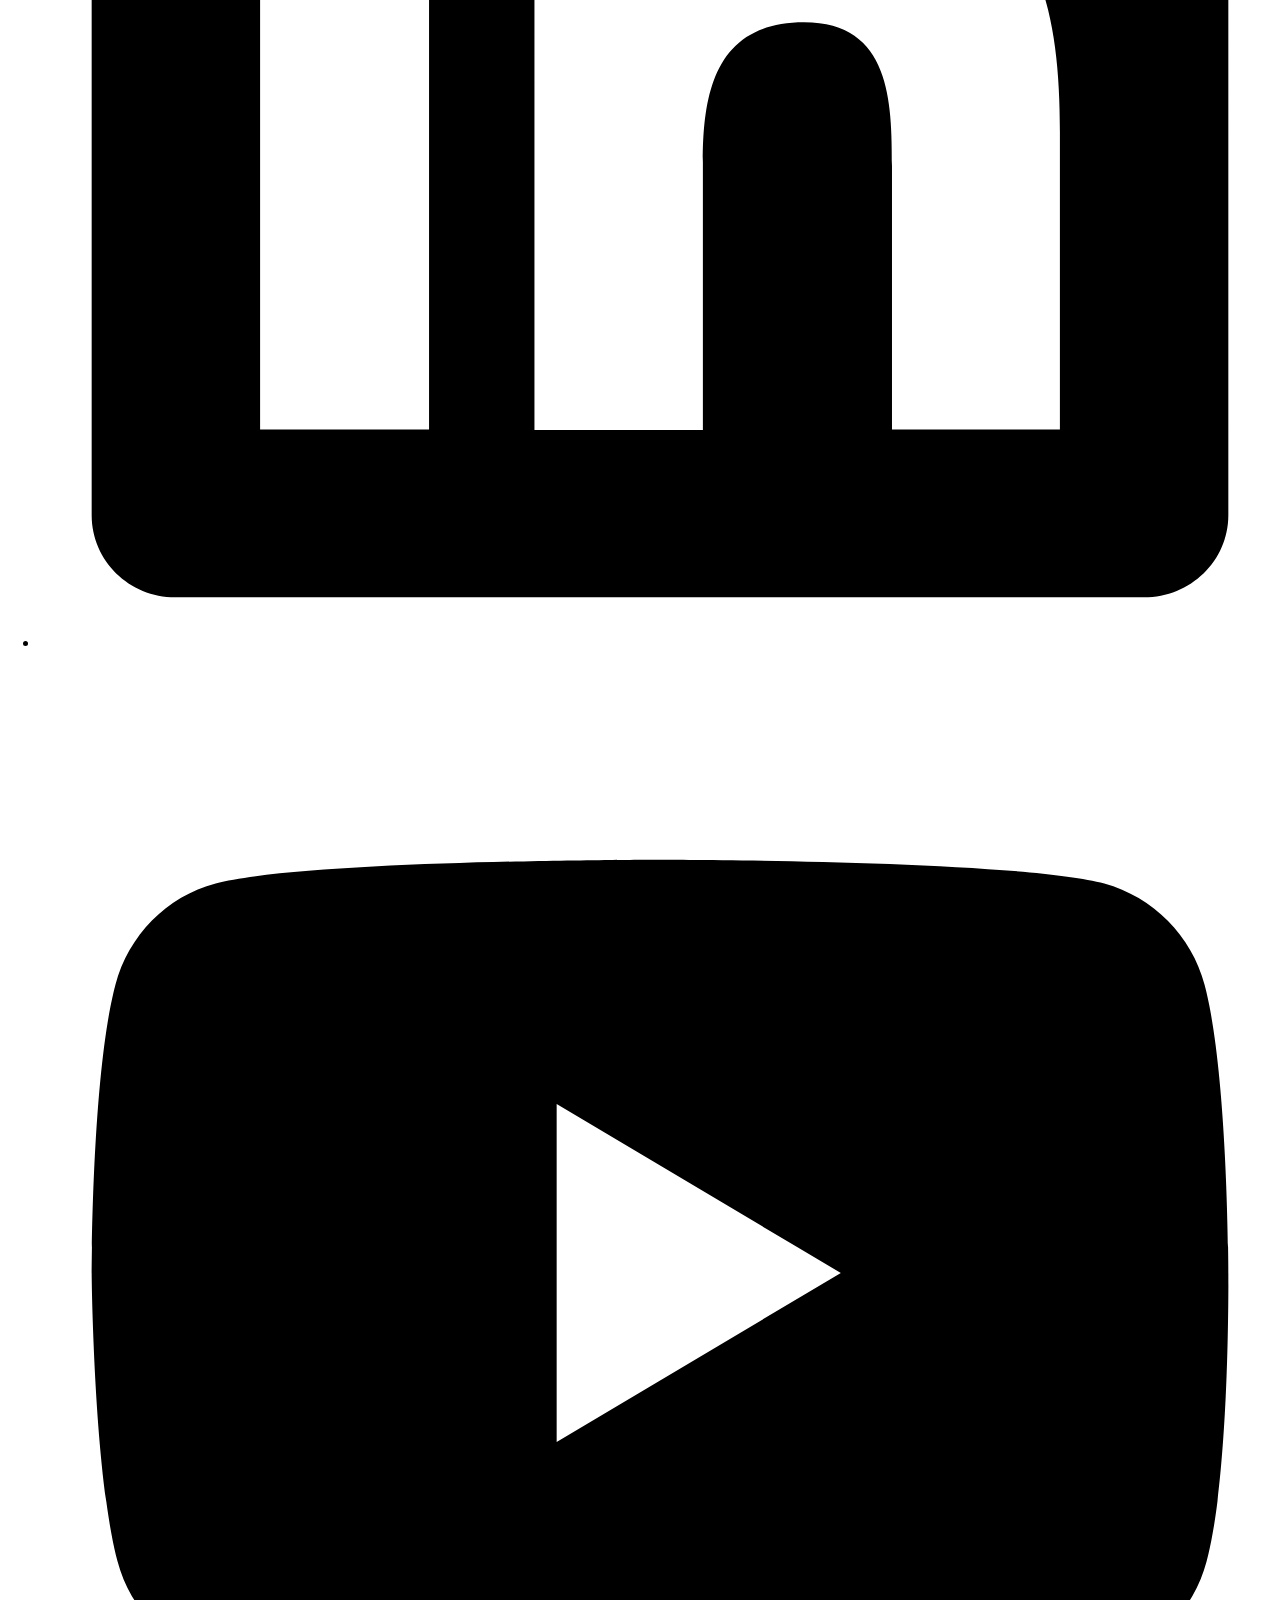
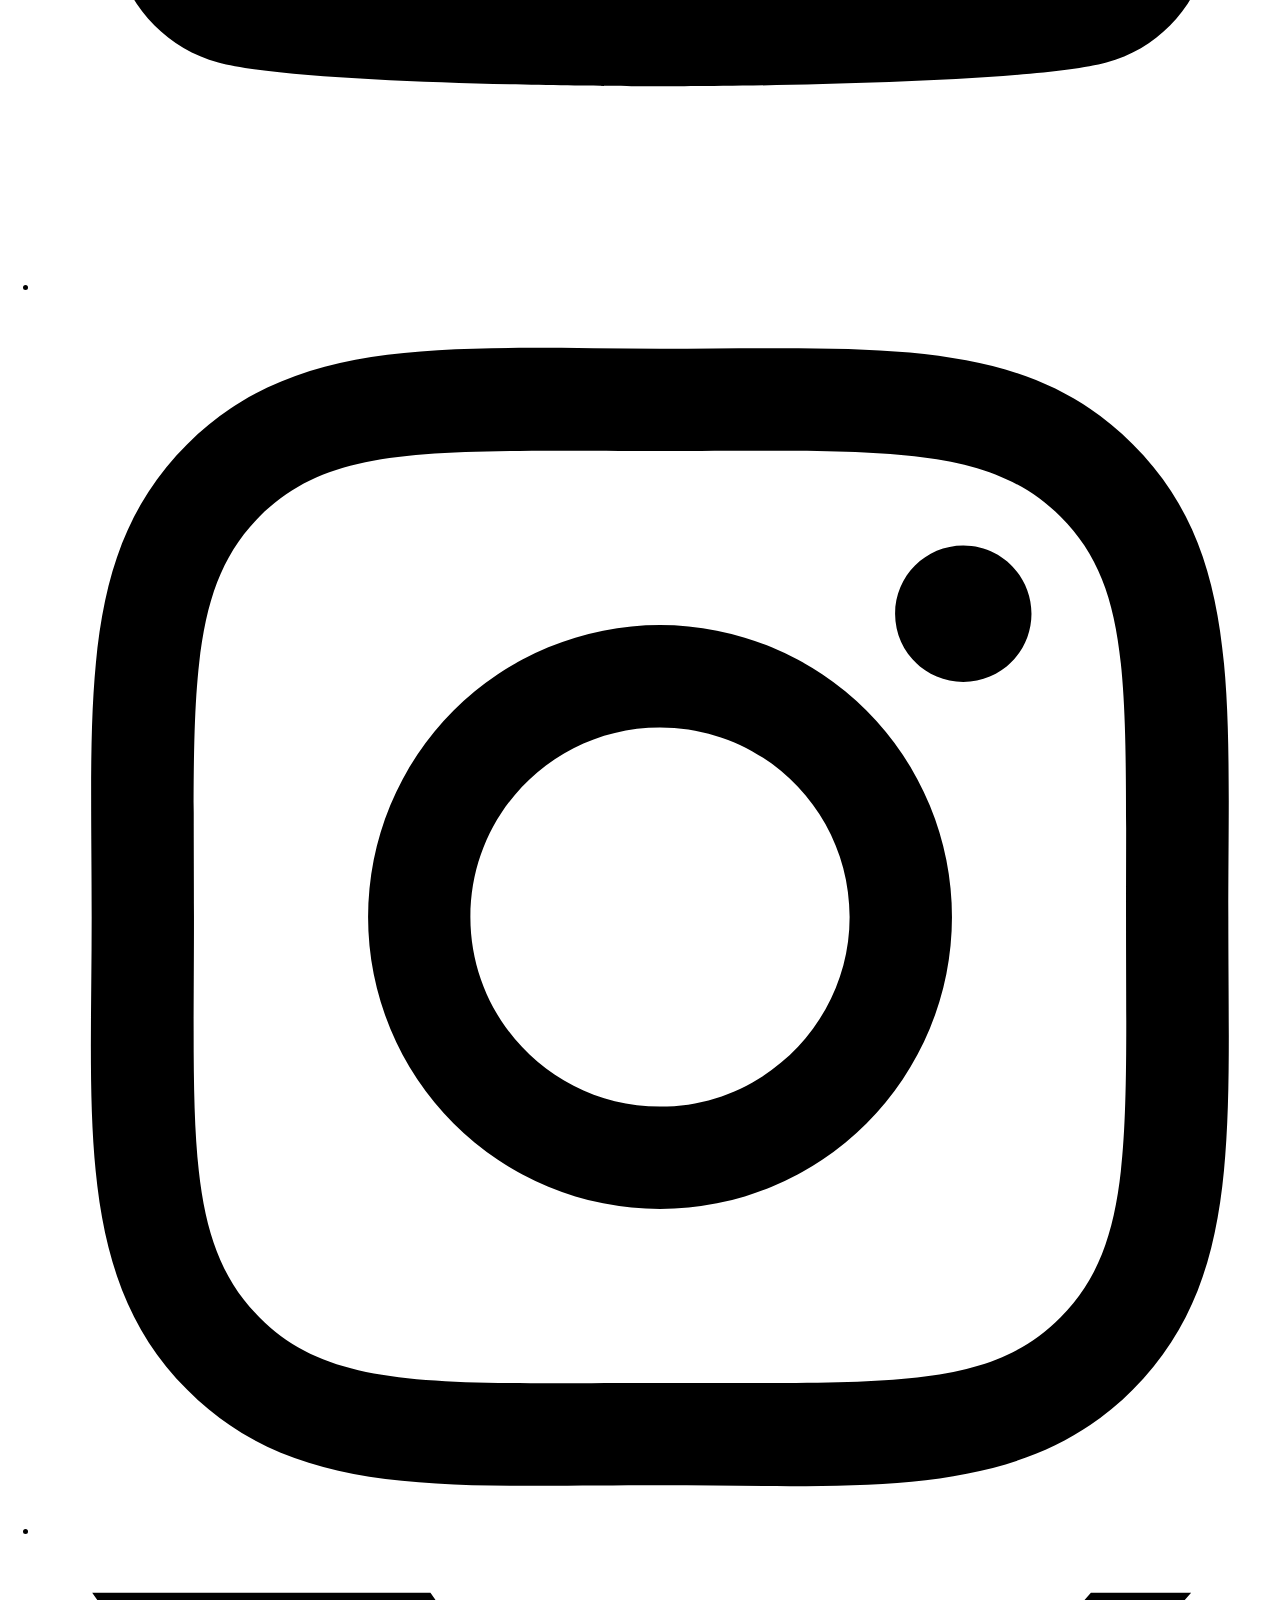
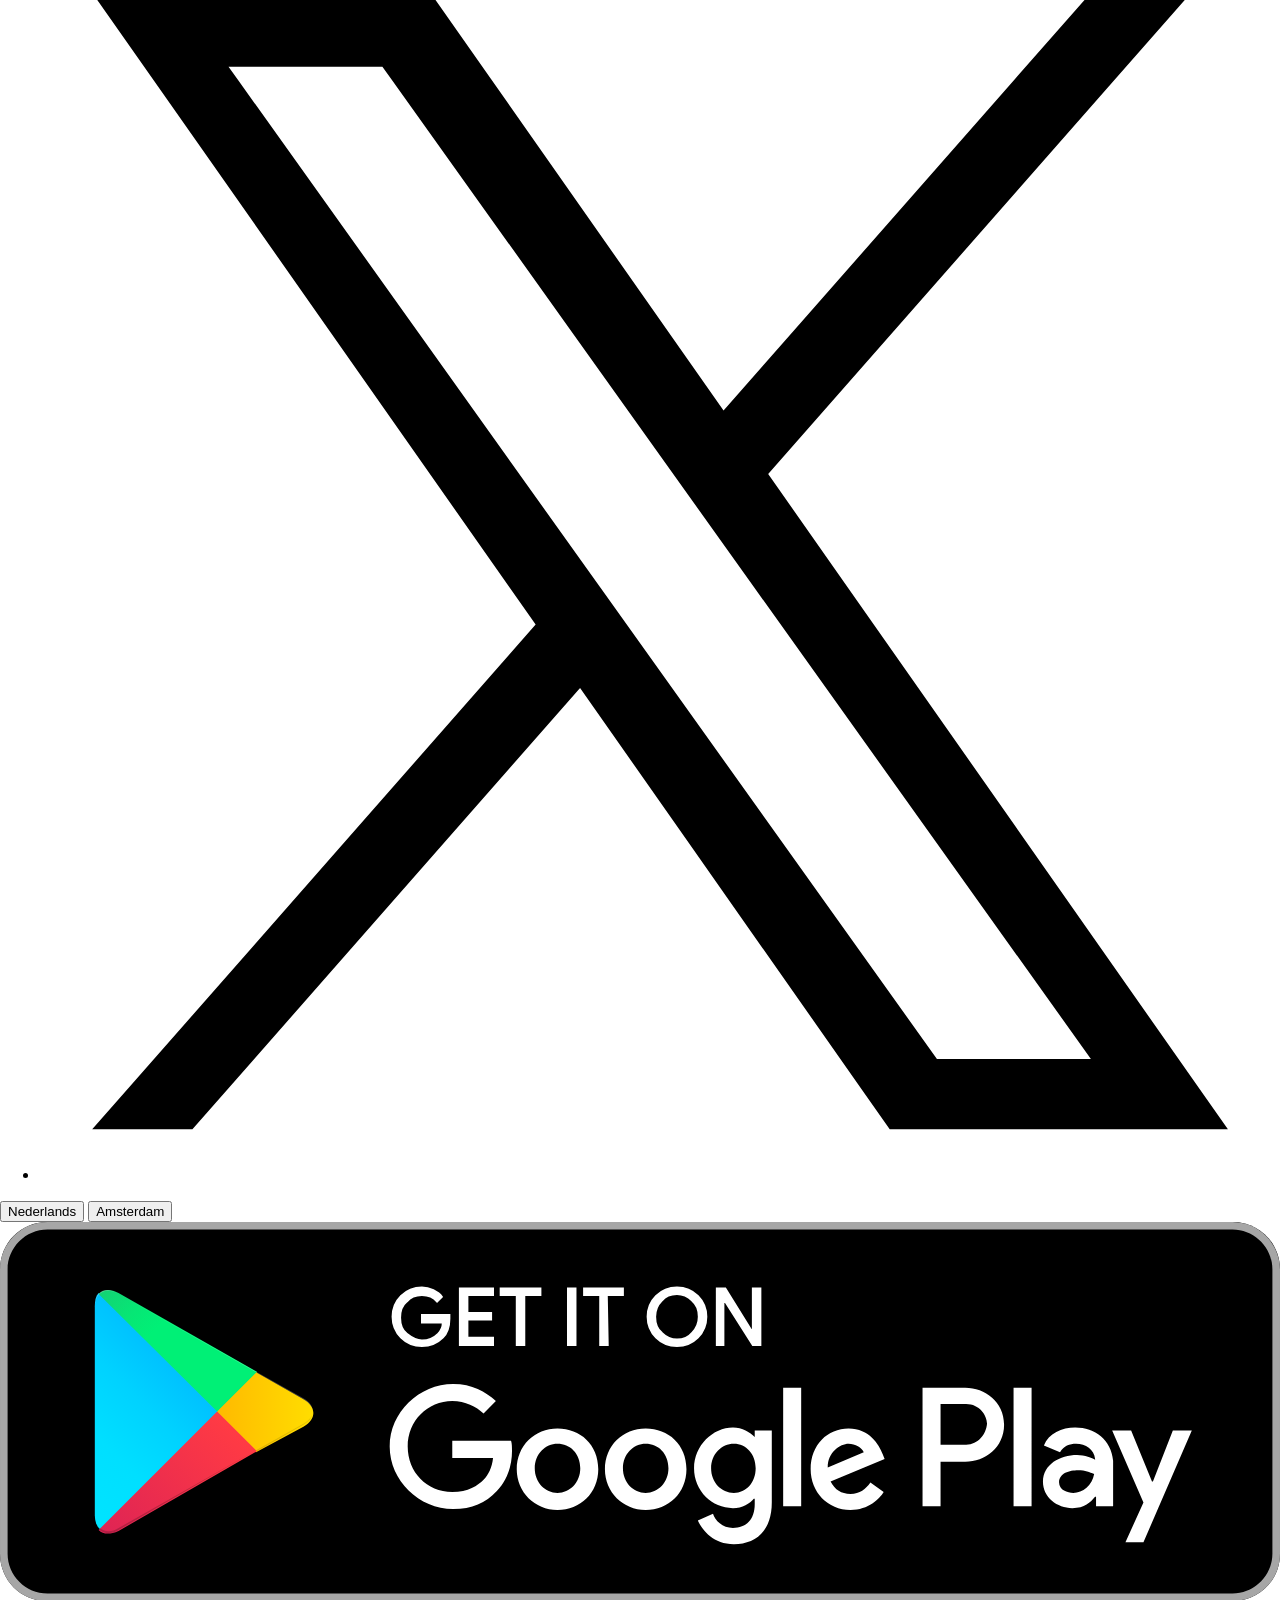
==== commit a569c5da: "aanpassingen in code en keuze veranderd" ====
--- a/index.html
+++ b/index.html
@@ -110,7 +110,7 @@
 				<li>
 					<a href="#">
 						<img src="images/boodschap.png" alt="Boodschappen">
-						<p>Boodschappen</p>
+						<p>Boodschap</p>
 					</a>
 				</li>
 			</ul>
@@ -137,7 +137,7 @@
 				<input type="date" id="datum">
 				<label for="tijd">Time</label>
 				<input type="time" id="tijd">
-				<button type="button">Volgende</button>
+				<button type="submit">Raadpleeg de prijzen</button>
 			</form>
 		</article>
 
--- a/styles/style.css
+++ b/styles/style.css
@@ -95,11 +95,15 @@
 
 main {
 	padding: 1.5rem;
+	display: flex;
+	flex-direction: column;
+	gap: 4rem;
 }
 
 h1, h2 {
 	font-family: "Uber Move", system-ui, sans-serif;
 	font-weight: 700;
+	margin: 0;
 }
 
 h1 {
@@ -108,6 +112,10 @@
 	margin: 0;
 }
 
+h2 {
+	font-size: 2rem;
+}
+
 main p button {
 	background-color: transparent;
 	border: none;
@@ -141,6 +149,7 @@
 	padding: 1rem 1.5rem;
 	font: inherit;
 	align-self: flex-start;
+	margin-top: 0.75rem;
 }
 
 form div button{
@@ -180,10 +189,67 @@
 article {
 	display: flex;
 	flex-direction: column;
-	gap: 1rem;
+	gap: 1.5rem;
 }
 
 article a {
 	text-decoration-color: var(--color-border);
 	text-underline-offset: 0.5rem;
+}
+
+article ul {
+	list-style: none;
+	padding: 0;
+	margin: 0;
+}
+
+article ul {
+	list-style: none;
+	padding: 0;
+	margin: 0;
+	display: grid;
+	grid-template-columns: 1fr 1fr 1fr;
+	gap: 1rem;
+}
+
+article li a {
+	display: flex;
+	flex-direction: column;
+	align-items: center;
+	background-color: var(--color-surface);
+	border-radius: 1rem;
+	padding: 1rem;
+	text-decoration: none;
+}
+
+article li img {
+	width: 4rem;
+}
+
+article li p {
+	margin: 0;
+	font-size: 0.875rem;
+	font-weight: 500;
+}
+
+article:nth-of-type(3) a:first-of-type {
+	background-color: var(--color-text);
+	color: var(--color-background);
+	border-radius: 0.5rem;
+	padding: 1rem 1.5rem;
+	text-decoration: none;
+	align-self: flex-start;
+	font-weight: 500;
+}
+
+article p {
+	margin: 0;
+}
+
+article:nth-of-type(5) img {
+	width: 1.5rem;
+}
+
+article:nth-of-type(4) button[type="submit"] {
+	align-self: stretch;
 }
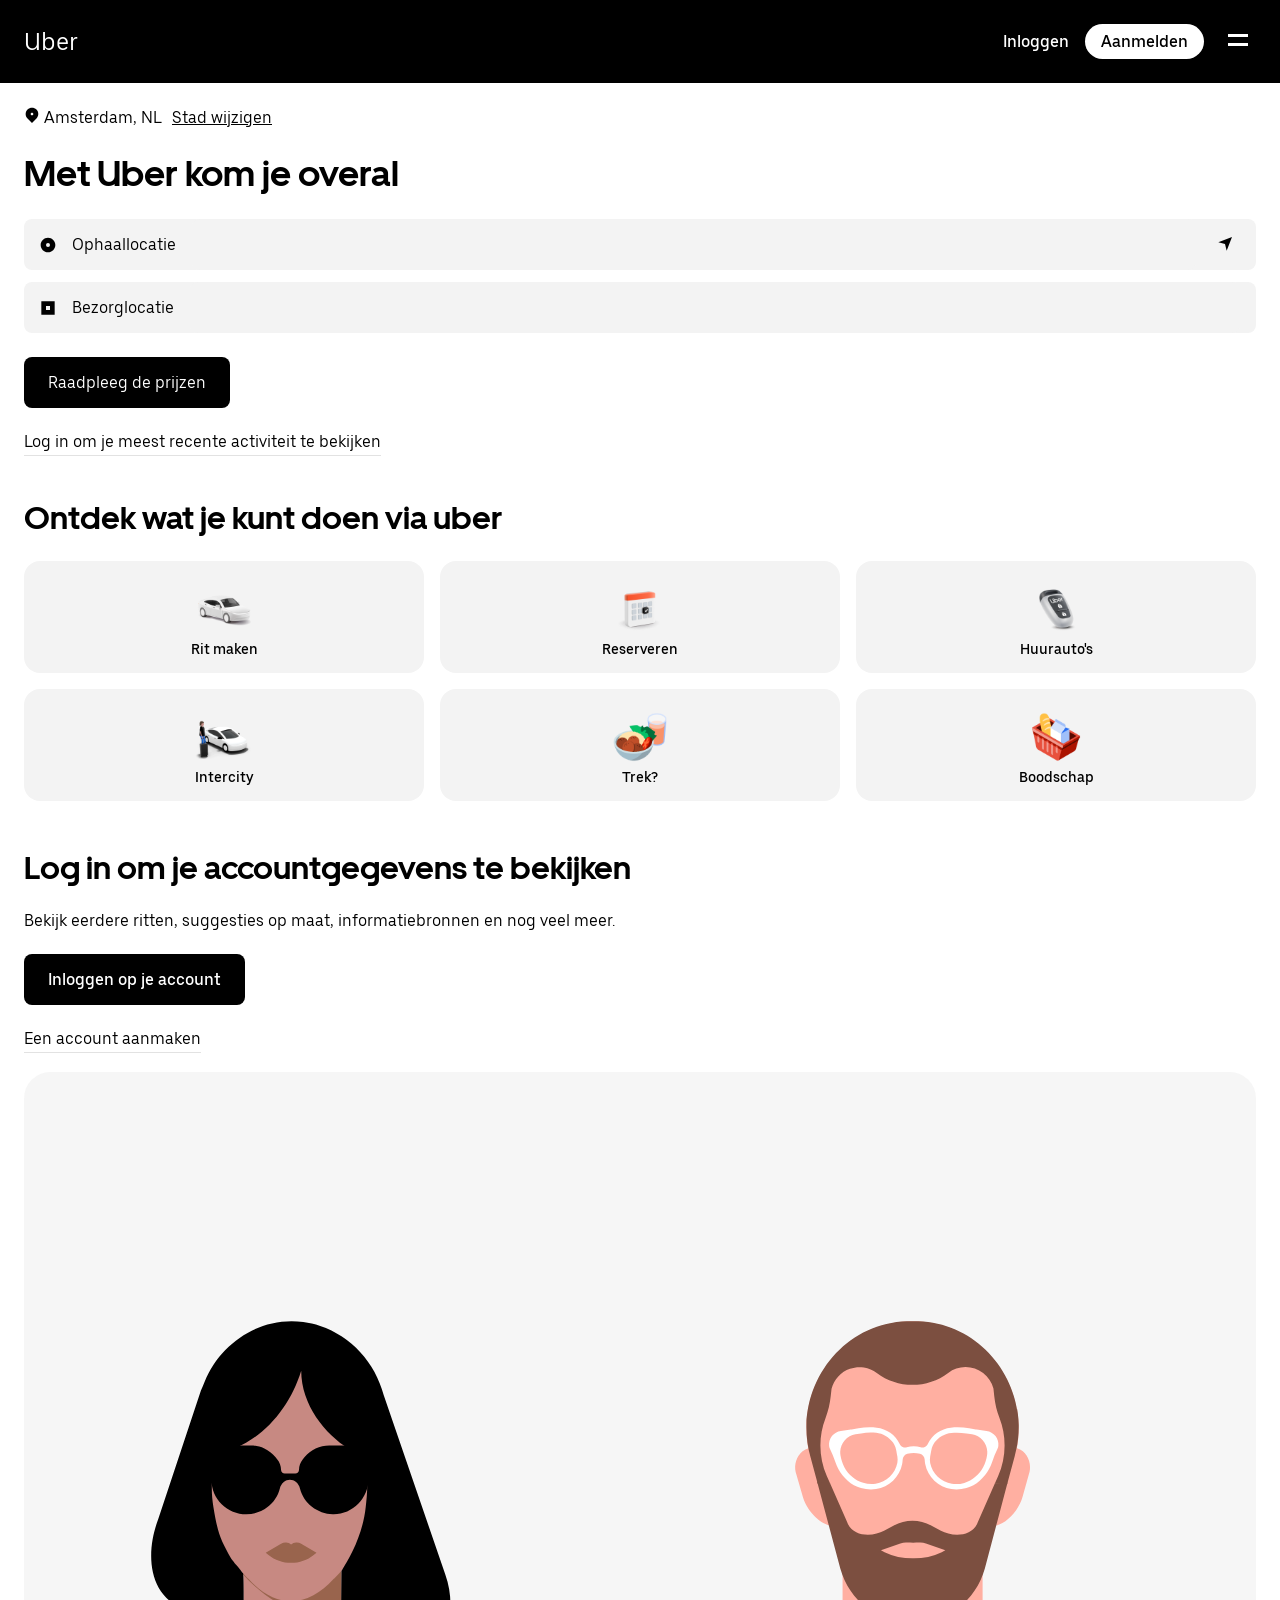
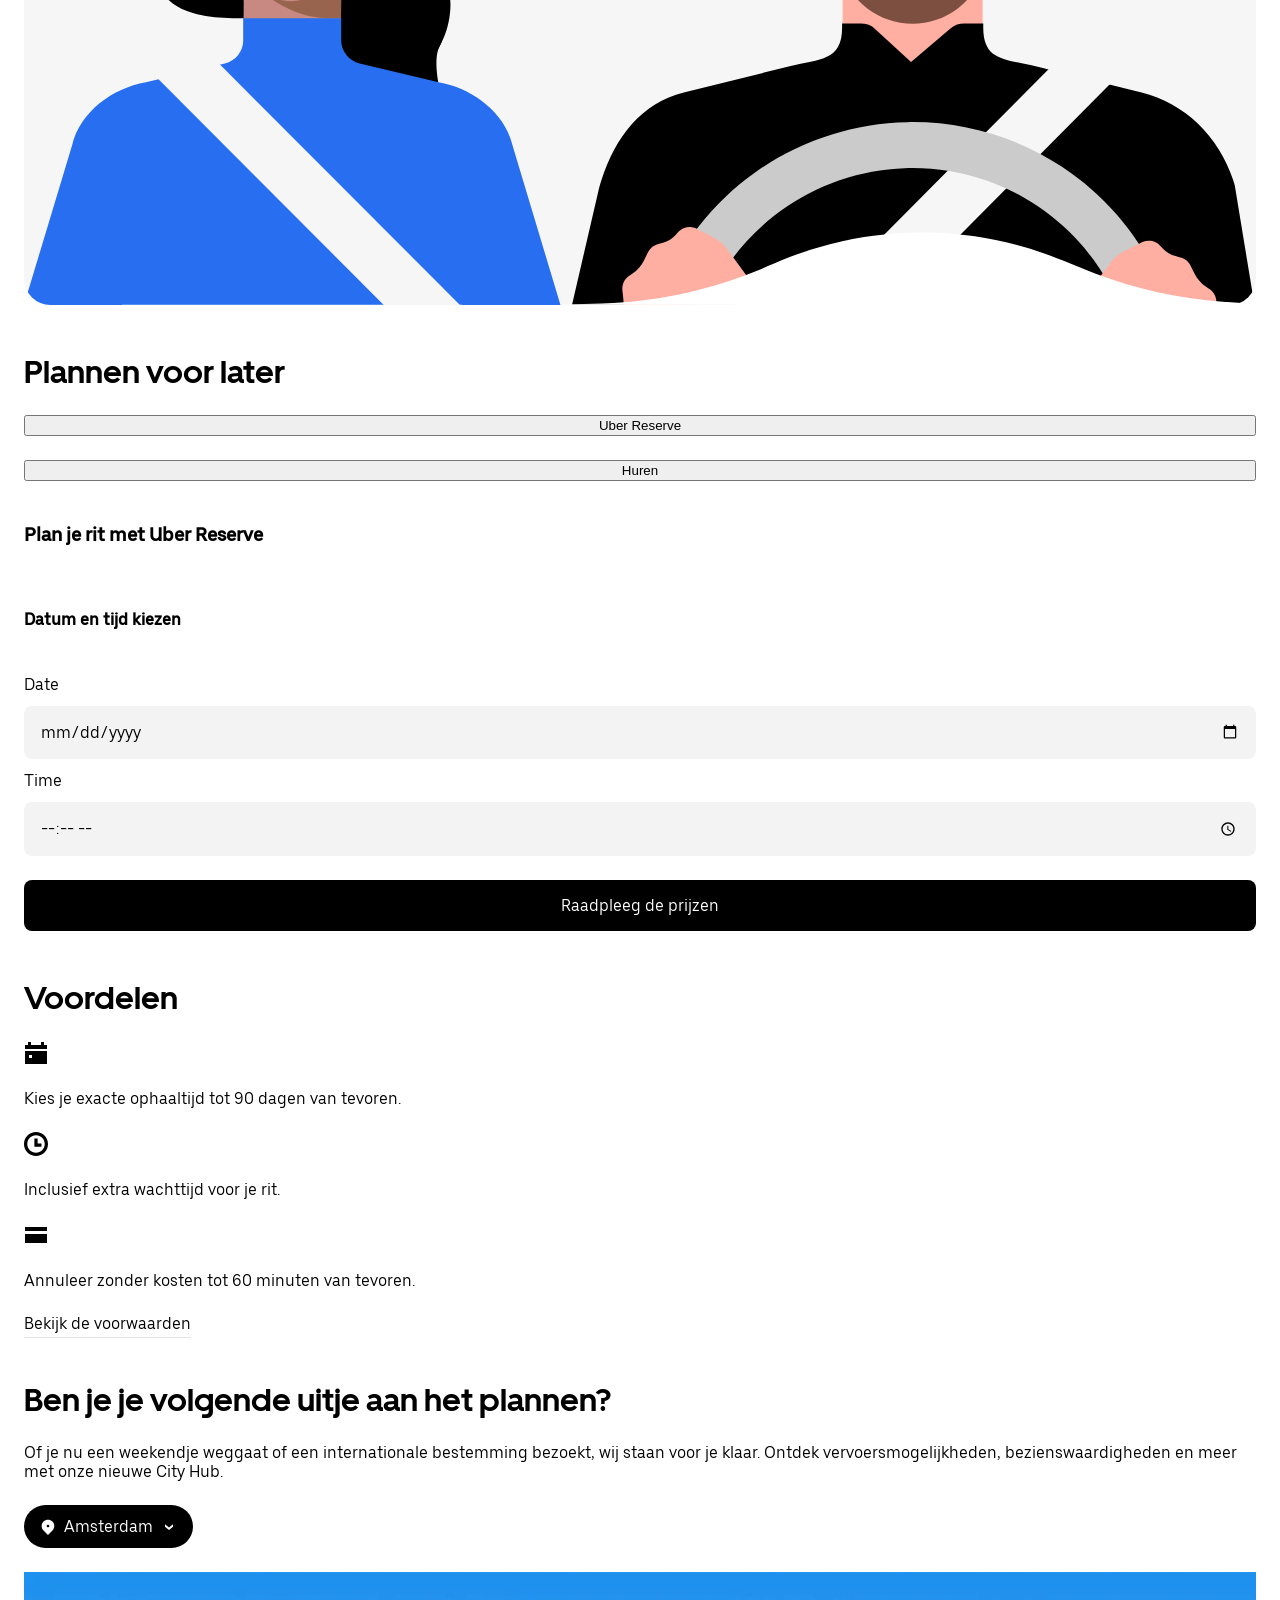
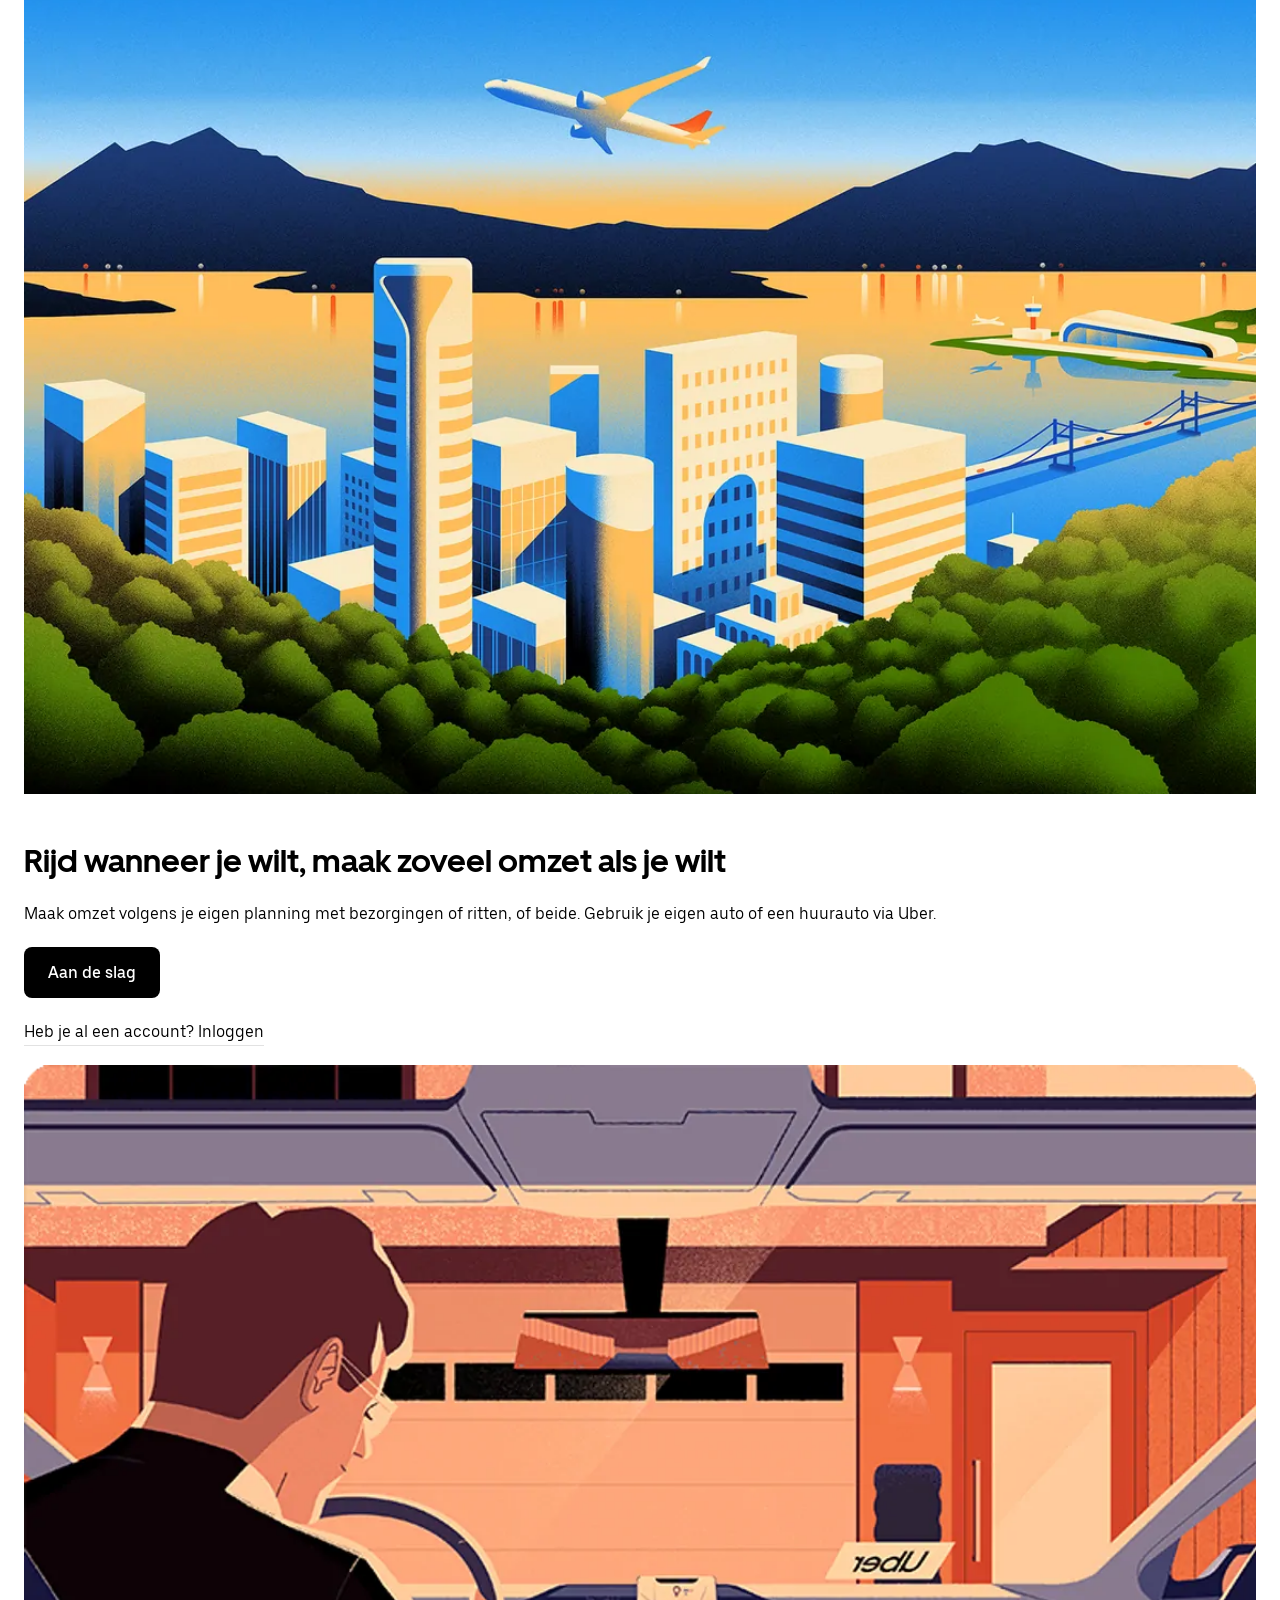
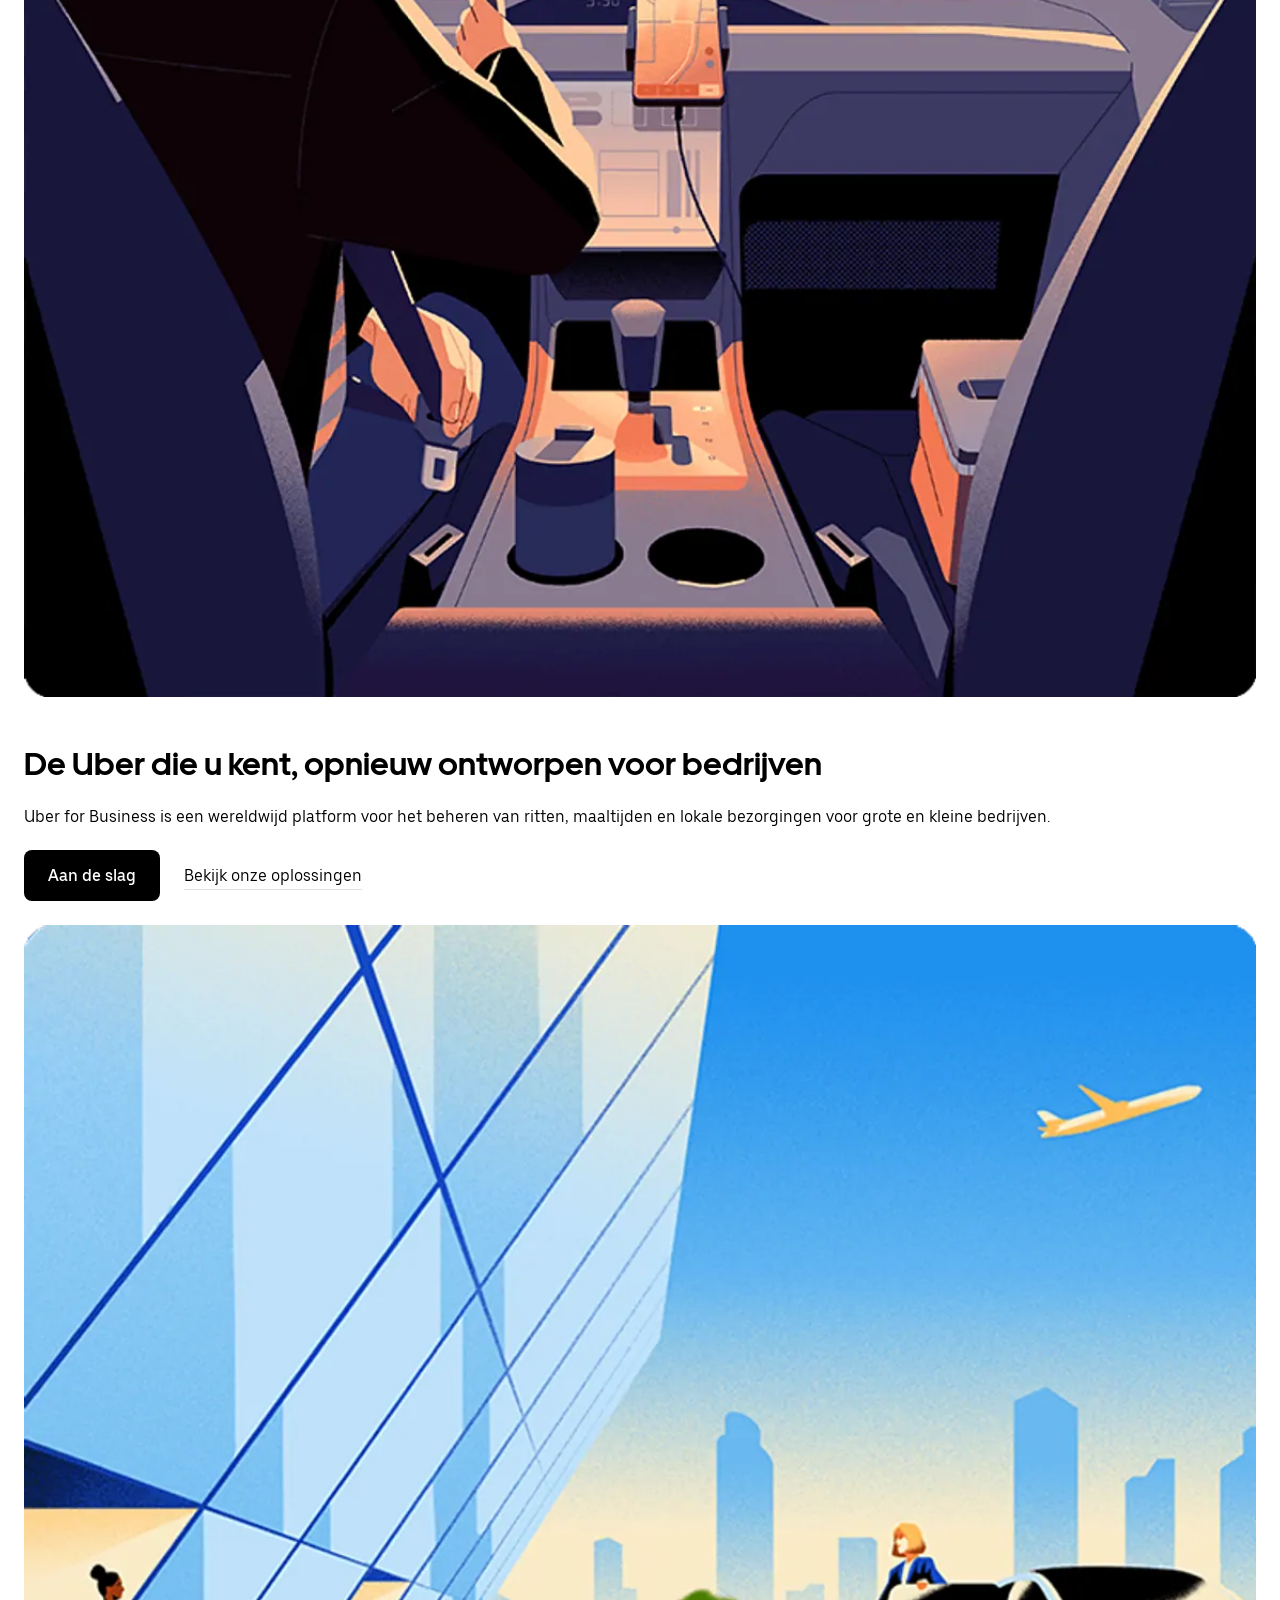
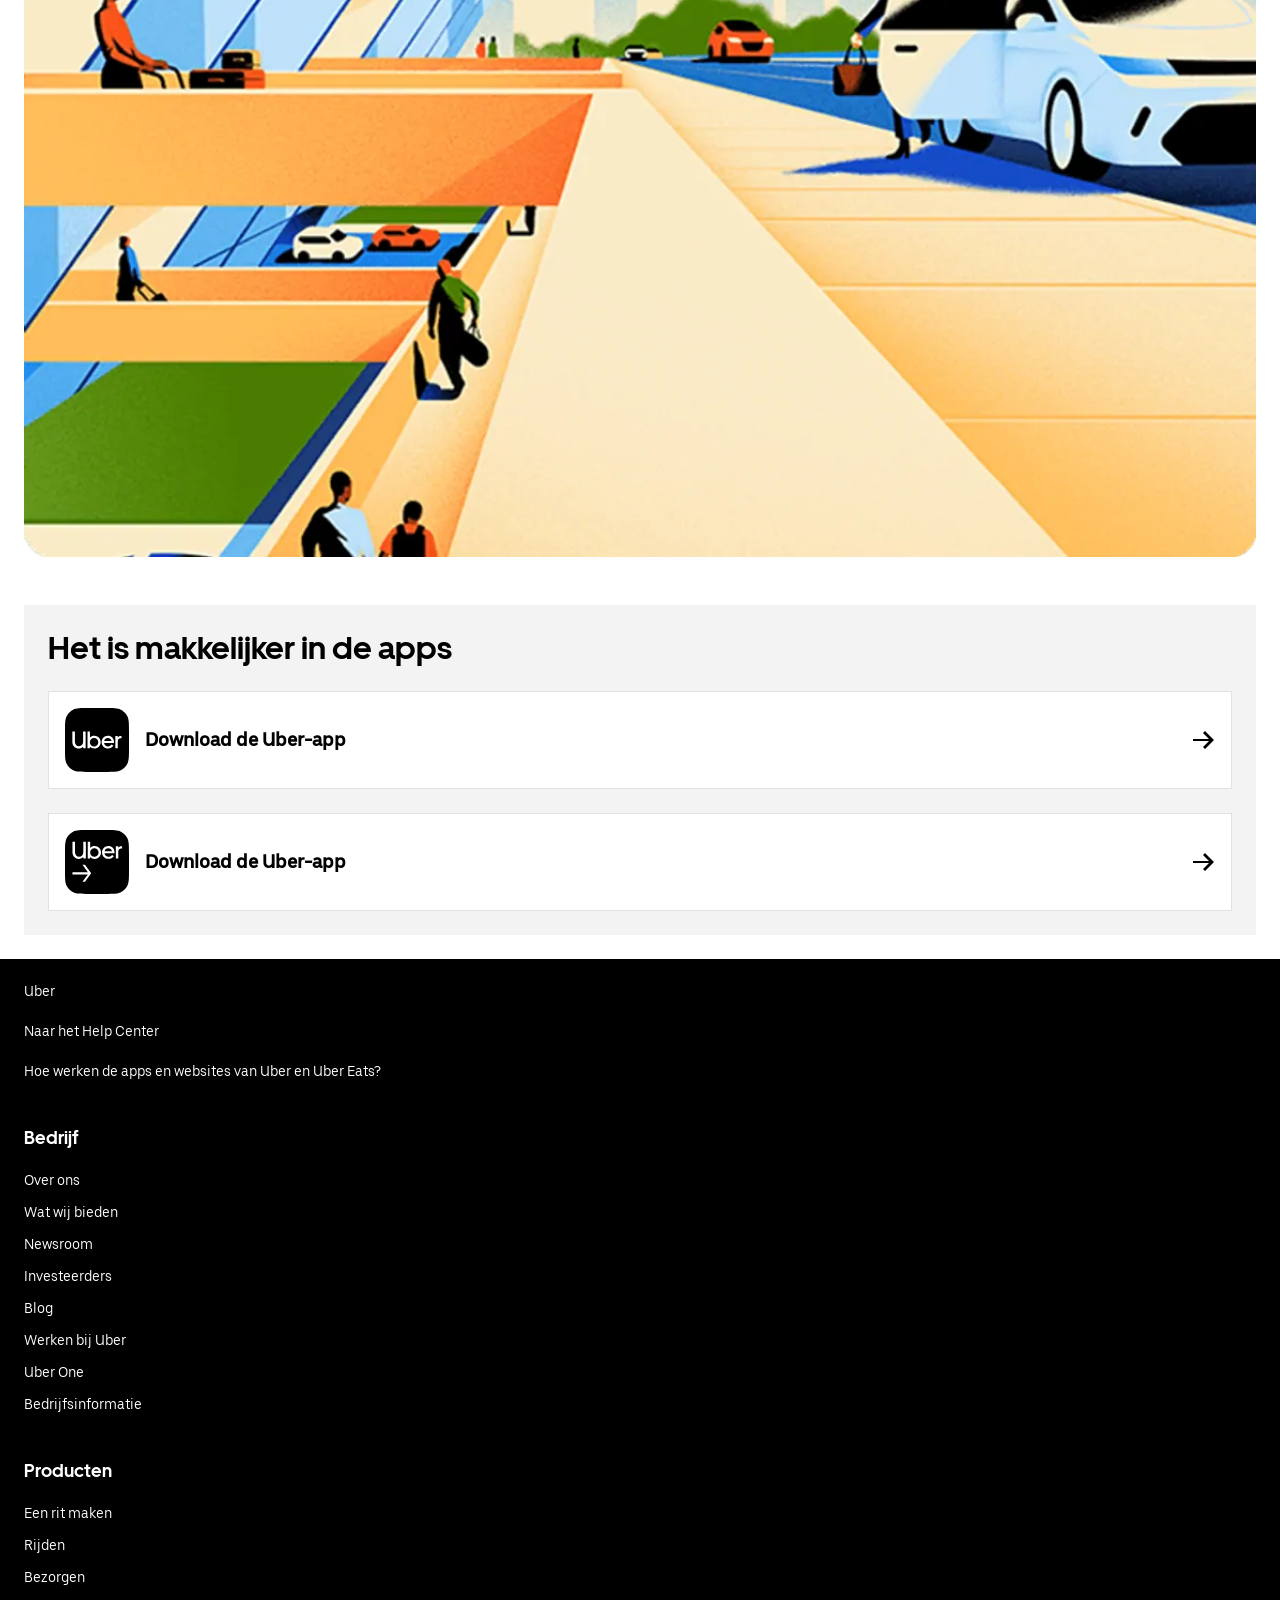
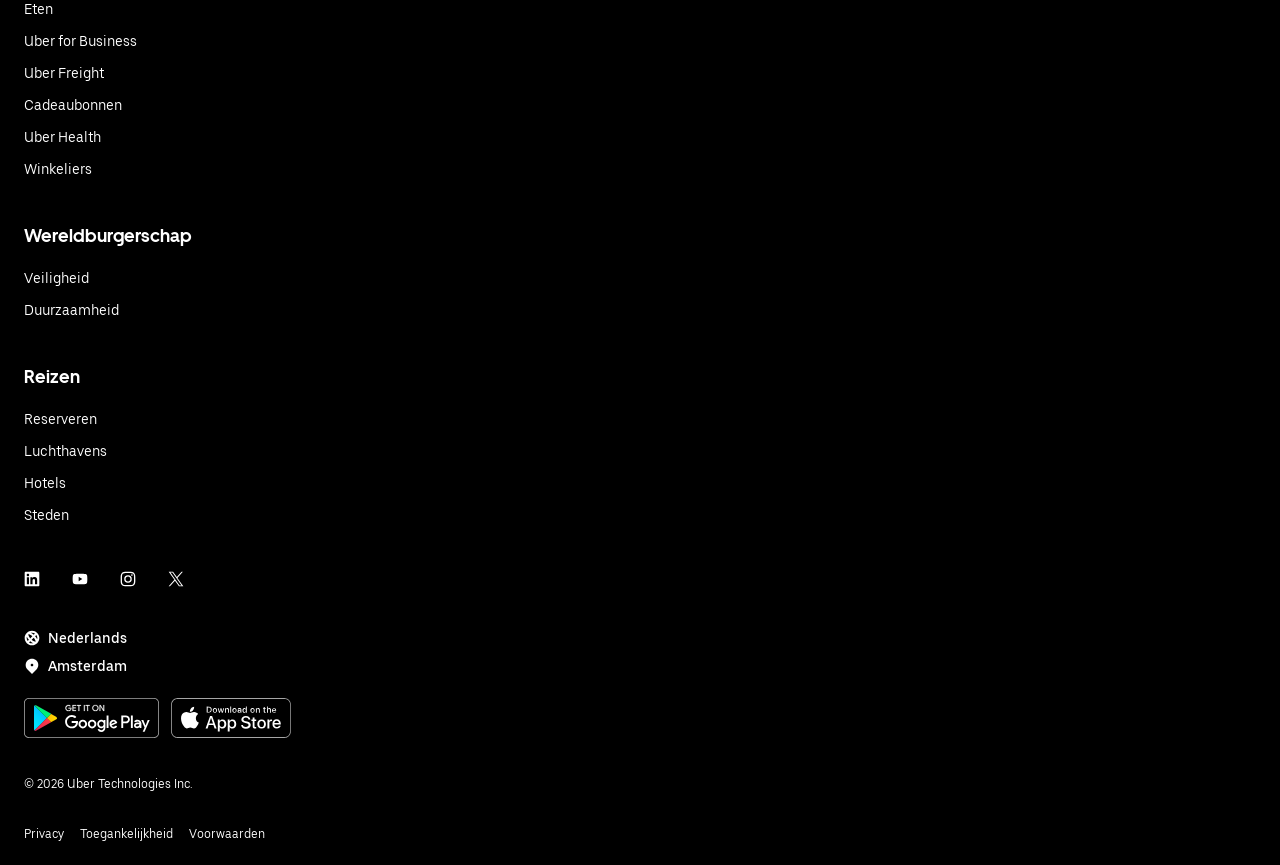
==== commit 909b0781: "Header en Footer aangepast in de overons pagina" ====
--- a/index.html
+++ b/index.html
@@ -160,7 +160,17 @@
 			<h2>Ben je je volgende uitje aan het plannen?</h2>
 			<p>Of je nu een weekendje weggaat of een internationale bestemming bezoekt, wij staan voor je klaar.
 				Ontdek vervoersmogelijkheden, bezienswaardigheden en meer met onze nieuwe City Hub.</p>
-			<button type="button">Amsterdam</button>
+			<button type="button">
+				<svg viewBox="0 0 14 14" aria-hidden="true">
+					<path
+						d="M10.9081 2.21665C8.74974 0.0583171 5.24974 0.0583171 3.09141 2.21665C0.933073 4.37498 0.933073 7.93332 3.09141 10.0917L6.99974 14L10.9081 10.0333C13.0664 7.93332 13.0664 4.37498 10.9081 2.21665ZM6.99974 7.29165C6.35807 7.29165 5.83307 6.76665 5.83307 6.12498C5.83307 5.48332 6.35807 4.95832 6.99974 4.95832C7.64141 4.95832 8.16641 5.48332 8.16641 6.12498C8.16641 6.76665 7.64141 7.29165 6.99974 7.29165Z"
+						fill="currentColor"></path>
+				</svg>
+				Amsterdam
+				<svg viewBox="0 0 24 24" aria-hidden="true">
+					<path d="M18 8v3.8l-6 4.6-6-4.6V8l6 4.6L18 8Z" fill="currentColor"></path>
+				</svg>
+			</button>
 			<img src="images/vliegtuigmetuitzicht.png" alt="PNG van een vliegtuig met uitzicht op de stad">
 		</article>
 
@@ -179,21 +189,32 @@
 		<article>
 			<h2>De Uber die u kent, opnieuw ontworpen voor bedrijven</h2>
 			<p>Uber for Business is een wereldwijd platform voor het beheren van ritten, maaltijden en lokale
-				bezorgingen voor grote en kleine bedrijven..</p>
-			<a href="#">Aan de slag</a>
-			<a href="#">Bekijk onze oplossingen</a>
-			<img src="images/aankomst.png" alt="PNG van een passagier in een auto die aankomt bij een bestemming">
+				bezorgingen voor grote en kleine bedrijven.</p>
+			<div>
+				<a href="#">Aan de slag</a>
+				<a href="#">Bekijk onze oplossingen</a>
+			</div>
+			<img src="images/aankomst.png" alt="">
 		</article>
 
 		<article>
 			<h2>Het is makkelijker in de apps</h2>
-			<h3>Download de Uber-app</h3>
-			<img src="images/uber.svg" alt="SVG van het Uber logo">
-		</article>
-
-		<article>
-			<h3>Download de Uber Partner-app</h3>
-			<img src="images/ubermetpijl.svg" alt="SVG van het Uber logo met een pijl ernaast">
+
+			<a href="#">
+				<img src="images/uber.svg" alt="">
+				<h3>Download de Uber-app</h3>
+				<svg viewBox="0 0 24 24" aria-hidden="true">
+					<path d="M2 11h16l-6-6 2-2 9 9-9 9-2-2 6-6H2Z" fill="currentColor"></path>
+				</svg>
+			</a>
+
+			<a href="#">
+				<img src="images/ubermetpijl.svg" alt="">
+				<h3>Download de Uber-app</h3>
+				<svg viewBox="0 0 24 24" aria-hidden="true">
+					<path d="M2 11h16l-6-6 2-2 9 9-9 9-2-2 6-6H2Z" fill="currentColor"></path>
+				</svg>
+			</a>
 		</article>
 
 	</main>
@@ -206,7 +227,7 @@
 
 		<h2>Bedrijf</h2>
 		<ul>
-			<li><a href="#">Over Uber</a></li>
+			<li><a href="overons.html">Over ons</a></li>
 			<li><a href="#">Wat wij bieden</a></li>
 			<li><a href="#">Newsroom</a></li>
 			<li><a href="#">Investeerders</a></li>
@@ -282,13 +303,44 @@
 		</ul>
 
 
-		<button type="button">Nederlands</button>
-		<button type="button">Amsterdam</button>
-
-		<img src="images/googleplay.svg" alt="SVG van het Google Play logo">
-		<img src="images/appstore.svg" alt="SVG van het App Store logo">
+		<button type="button">
+			<svg viewBox="0 0 24 24" aria-hidden="true">
+				<path
+					d="M12 1C5.9 1 1 5.9 1 12s4.9 11 11 11 11-4.9 11-11S18.1 1 12 1Zm8 11c0 .7-.1 1.4-.3 2-.6-1.5-1.6-3.1-3-4.7l1.8-1.8c1 1.3 1.5 2.8 1.5 4.5ZM6.5 6.5c1.3 0 3.6.8 6 2.9l-3.2 3.2C7.1 9.8 6.5 7.5 6.5 6.5Zm8.1 5c2.3 2.7 2.9 5 2.9 6-1.3 0-3.6-.8-6-2.9l3.1-3.1Zm1.9-6.1-1.9 1.9c-1.6-1.4-3.2-2.4-4.7-3 .7-.2 1.3-.3 2-.3 1.8 0 3.3.5 4.6 1.4ZM4 12c0-.7.1-1.4.3-2 .6 1.5 1.6 3.1 3 4.7l-1.8 1.8C4.5 15.2 4 13.7 4 12Zm3.5 6.6 1.9-1.9c1.6 1.4 3.2 2.4 4.7 3-.7.2-1.3.3-2 .3-1.8 0-3.3-.5-4.6-1.4Z"
+					fill="currentColor"></path>
+			</svg>
+			Nederlands
+		</button>
+
+		<button type="button">
+			<svg viewBox="0 0 24 24" aria-hidden="true">
+				<path
+					d="M18.7 3.8C15 .1 9 .1 5.3 3.8c-3.7 3.7-3.7 9.8 0 13.5L12 24l6.7-6.8c3.7-3.6 3.7-9.7 0-13.4ZM12 12.5c-1.1 0-2-.9-2-2s.9-2 2-2 2 .9 2 2-.9 2-2 2Z"
+					fill="currentColor"></path>
+			</svg>
+			Amsterdam
+		</button>
+
+		<ul>
+			<li>
+				<a href="#">
+					<img src="images/googleplay.svg" alt="Download de Uber-app in Google Play">
+				</a>
+			</li>
+			<li>
+				<a href="#">
+					<img src="images/appstore.svg" alt="Download de Uber-app in de App Store">
+				</a>
+			</li>
+		</ul>
 
 		<p>© 2026 Uber Technologies Inc.</p>
+		
+		<ul>
+			<li><a href="#">Privacy</a></li>
+			<li><a href="#">Toegankelijkheid</a></li>
+			<li><a href="#">Voorwaarden</a></li>
+		</ul>
 
 
 	</footer>
--- a/styles/style.css
+++ b/styles/style.css
@@ -97,7 +97,7 @@
 	padding: 1.5rem;
 	display: flex;
 	flex-direction: column;
-	gap: 4rem;
+	gap: 3rem;
 }
 
 h1, h2 {
@@ -182,6 +182,12 @@
 	outline: 0.15rem solid var(--color-text);
 }
 
+a:focus,
+button:focus {
+	outline: 0.15rem solid var(--color-text);
+	outline-offset: 0.2rem;
+}
+
 a {
 	color: var(--color-text);
 }
@@ -232,7 +238,9 @@
 	font-weight: 500;
 }
 
-article:nth-of-type(3) a:first-of-type {
+article:nth-of-type(3) a:first-of-type,
+article:nth-of-type(7) a:first-of-type,
+article:nth-of-type(8) a:first-of-type {
 	background-color: var(--color-text);
 	color: var(--color-background);
 	border-radius: 0.5rem;
@@ -252,4 +260,135 @@
 
 article:nth-of-type(4) button[type="submit"] {
 	align-self: stretch;
+}
+
+article:nth-of-type(6) button {
+	display: flex;
+	align-items: center;
+	gap: 0.5rem;
+	align-self: flex-start;
+	background-color: var(--color-text);
+	color: var(--color-background);
+	border: none;
+	border-radius: 2rem;
+	padding: 0.75rem 1rem;
+	font: inherit;
+}
+
+article:nth-of-type(6) svg {
+	width: 1rem;
+}
+
+article:nth-of-type(8) div {
+	display: flex;
+	flex-wrap: wrap;
+	align-items: center;
+	gap: 1.5rem;
+}
+
+article:nth-of-type(9) {
+	background-color: var(--color-surface);
+	padding: 1.5rem;
+}
+
+article:nth-of-type(9) a {
+	display: flex;
+	align-items: center;
+	gap: 1rem;
+	background-color: var(--color-background);
+	border: 0.1rem solid var(--color-border);
+	padding: 1rem;
+	text-decoration: none;
+}
+
+article:nth-of-type(9) img {
+	width: 4rem;
+}
+
+article:nth-of-type(9) h3 {
+	flex-grow: 1;
+	margin: 0;
+}
+
+article:nth-of-type(9) svg {
+	width: 1.5rem;
+}
+
+footer {
+	background-color: var(--color-text);
+	color: var(--color-background);
+	padding: 1.5rem;
+	display: flex;
+	flex-direction: column;
+	gap: 1.5rem;
+	font-size: 0.875rem;
+}
+
+footer a {
+	color: var(--color-background);
+	text-decoration: none;
+}
+
+footer h2 {
+	font-size: 1.125rem;
+	margin-top: 1.5rem;
+}
+
+footer ul {
+	list-style: none;
+	padding: 0;
+	margin: 0;
+	display: flex;
+	flex-direction: column;
+	gap: 1rem;
+}
+
+footer svg {
+	width: 1rem;
+}
+
+footer ul:nth-of-type(5) {
+	flex-direction: row;
+	gap: 2rem;
+	margin-top: 1.5rem;
+}
+
+footer button {
+	display: flex;
+	align-items: center;
+	gap: 0.5rem;
+	align-self: flex-start;
+	background-color: transparent;
+	border: none;
+	padding: 0;
+	color: var(--color-background);
+	font: inherit;
+	font-weight: 500;
+}
+
+footer ul:nth-of-type(6) {
+	flex-direction: row;
+	gap: 0.75rem;
+}
+
+footer ul:nth-of-type(6) img {
+	height: 2.5rem;
+}
+
+footer p {
+	font-size: 0.75rem;
+}
+
+footer ul:nth-of-type(7) {
+	flex-direction: row;
+	gap: 1rem;
+	font-size: 0.75rem;
+}
+
+footer button:first-of-type {
+	margin-top: 1rem;
+}
+
+footer button:last-of-type {
+	margin-top: -0.75rem;
 }
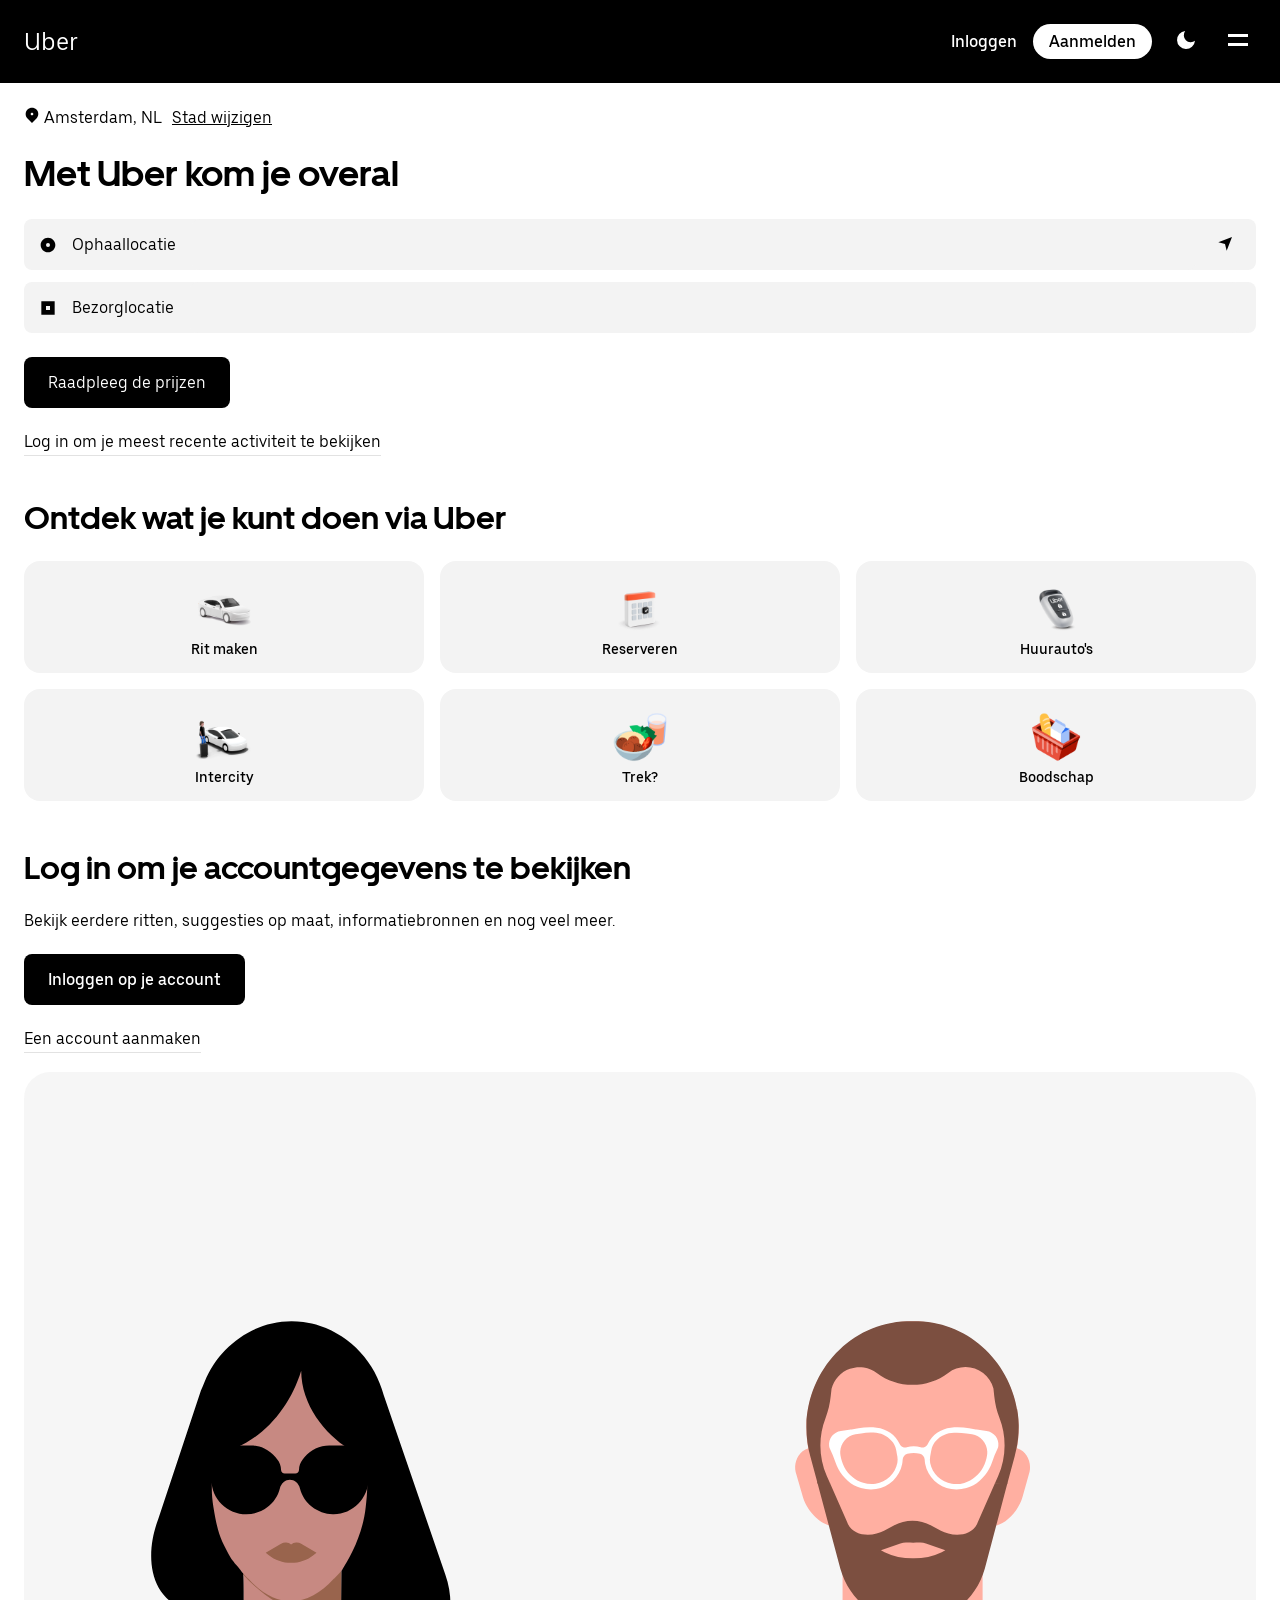
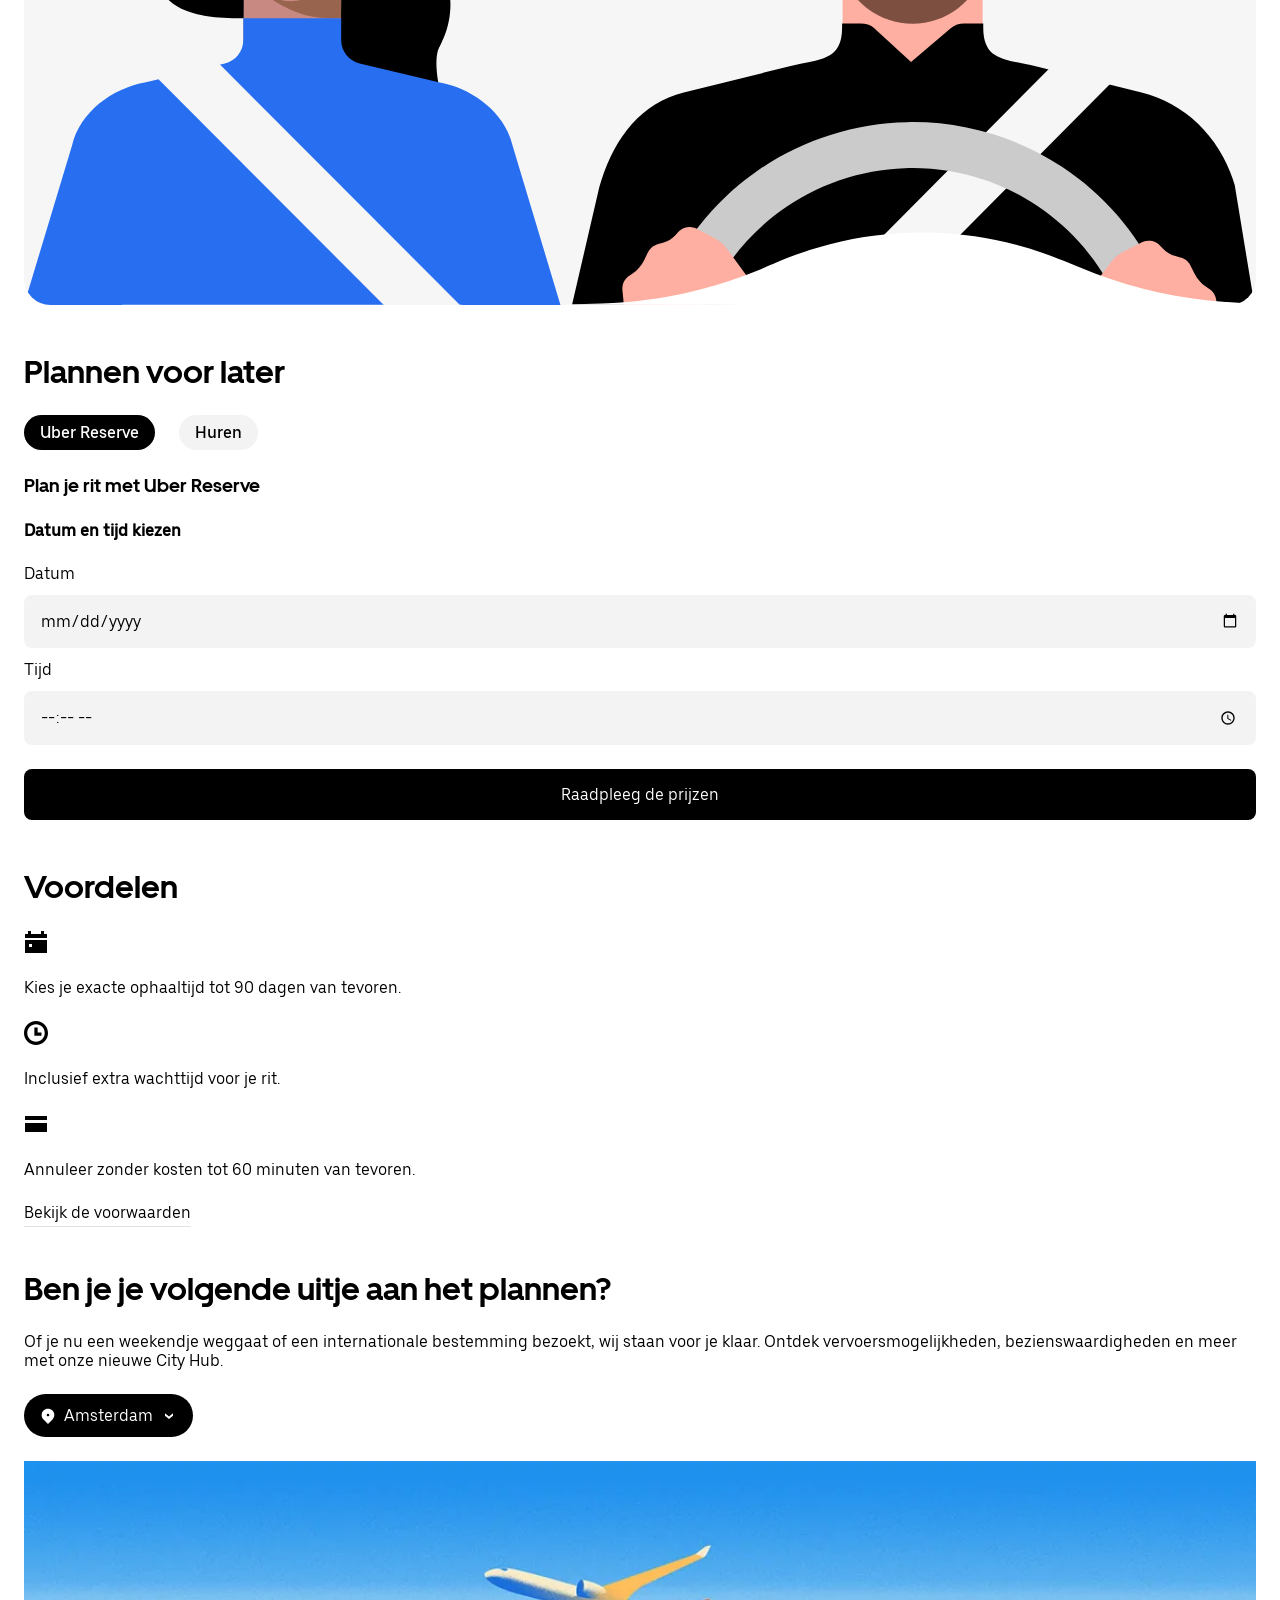
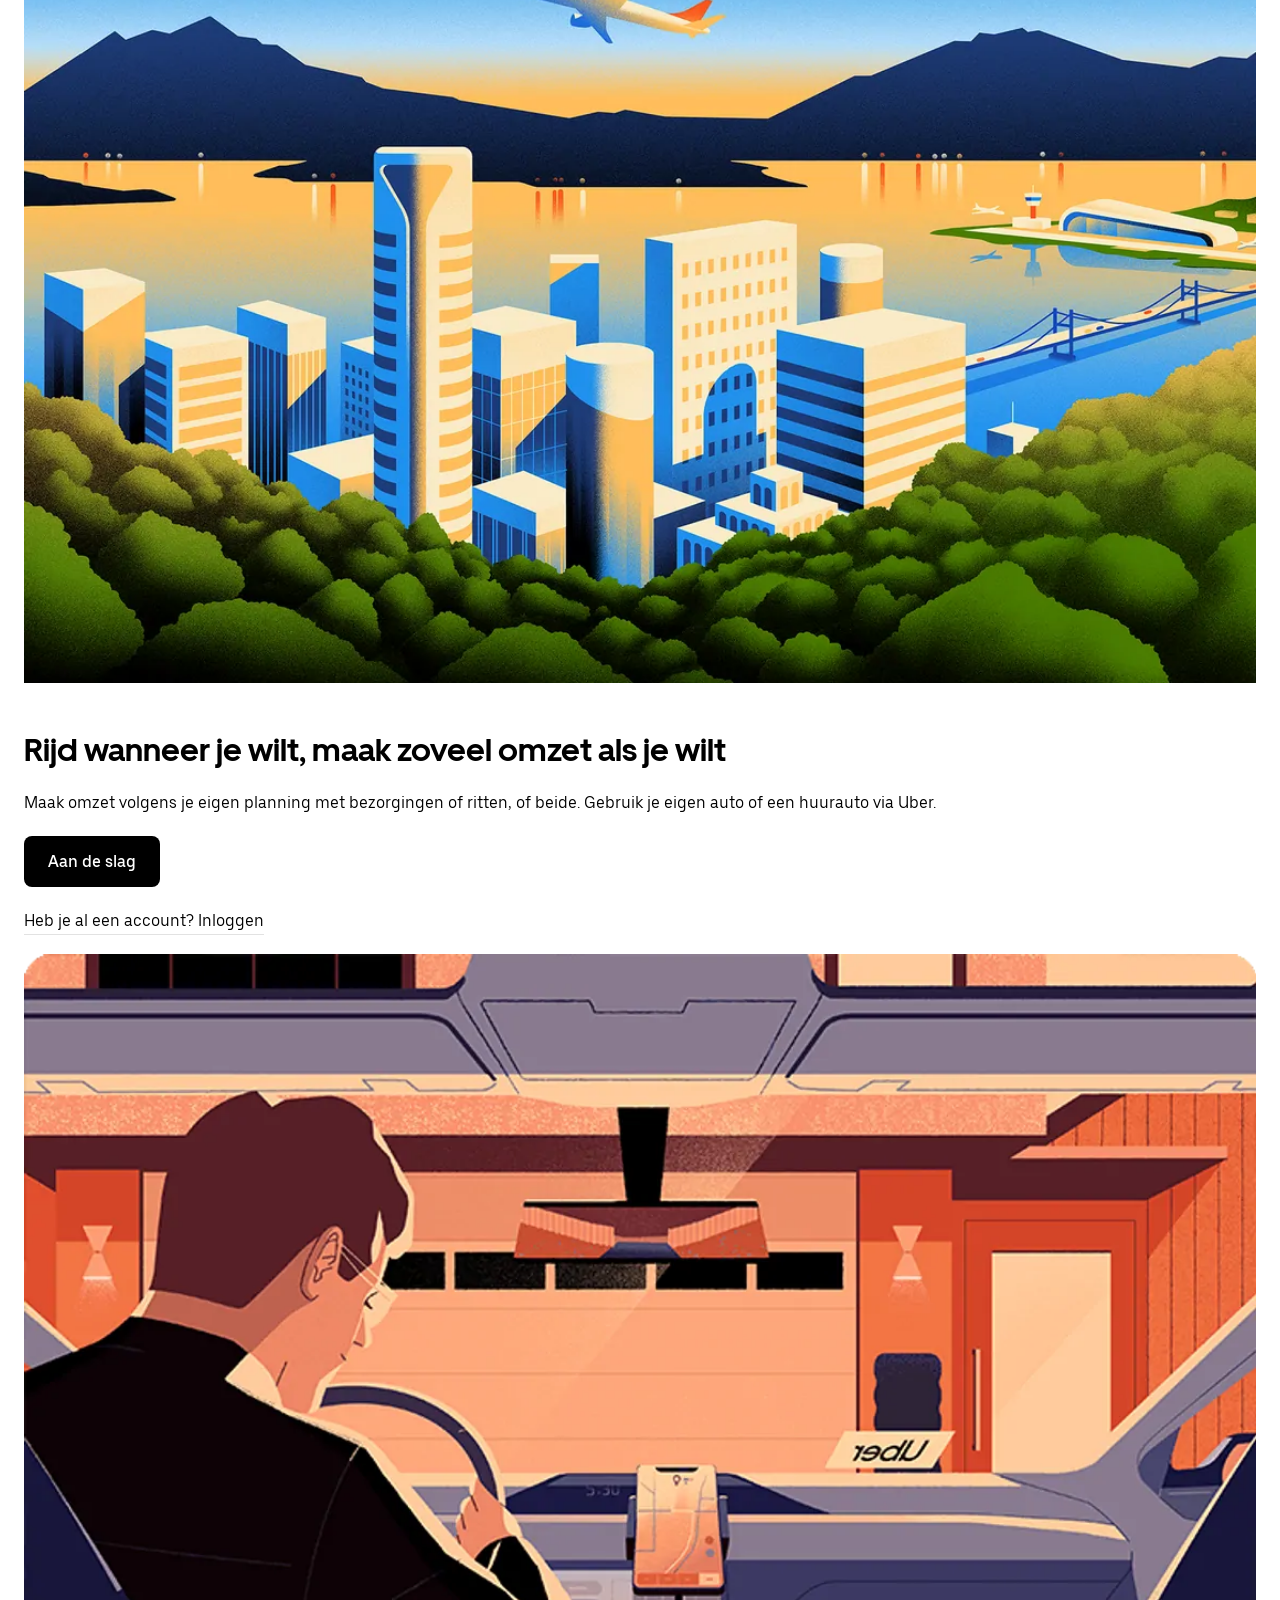
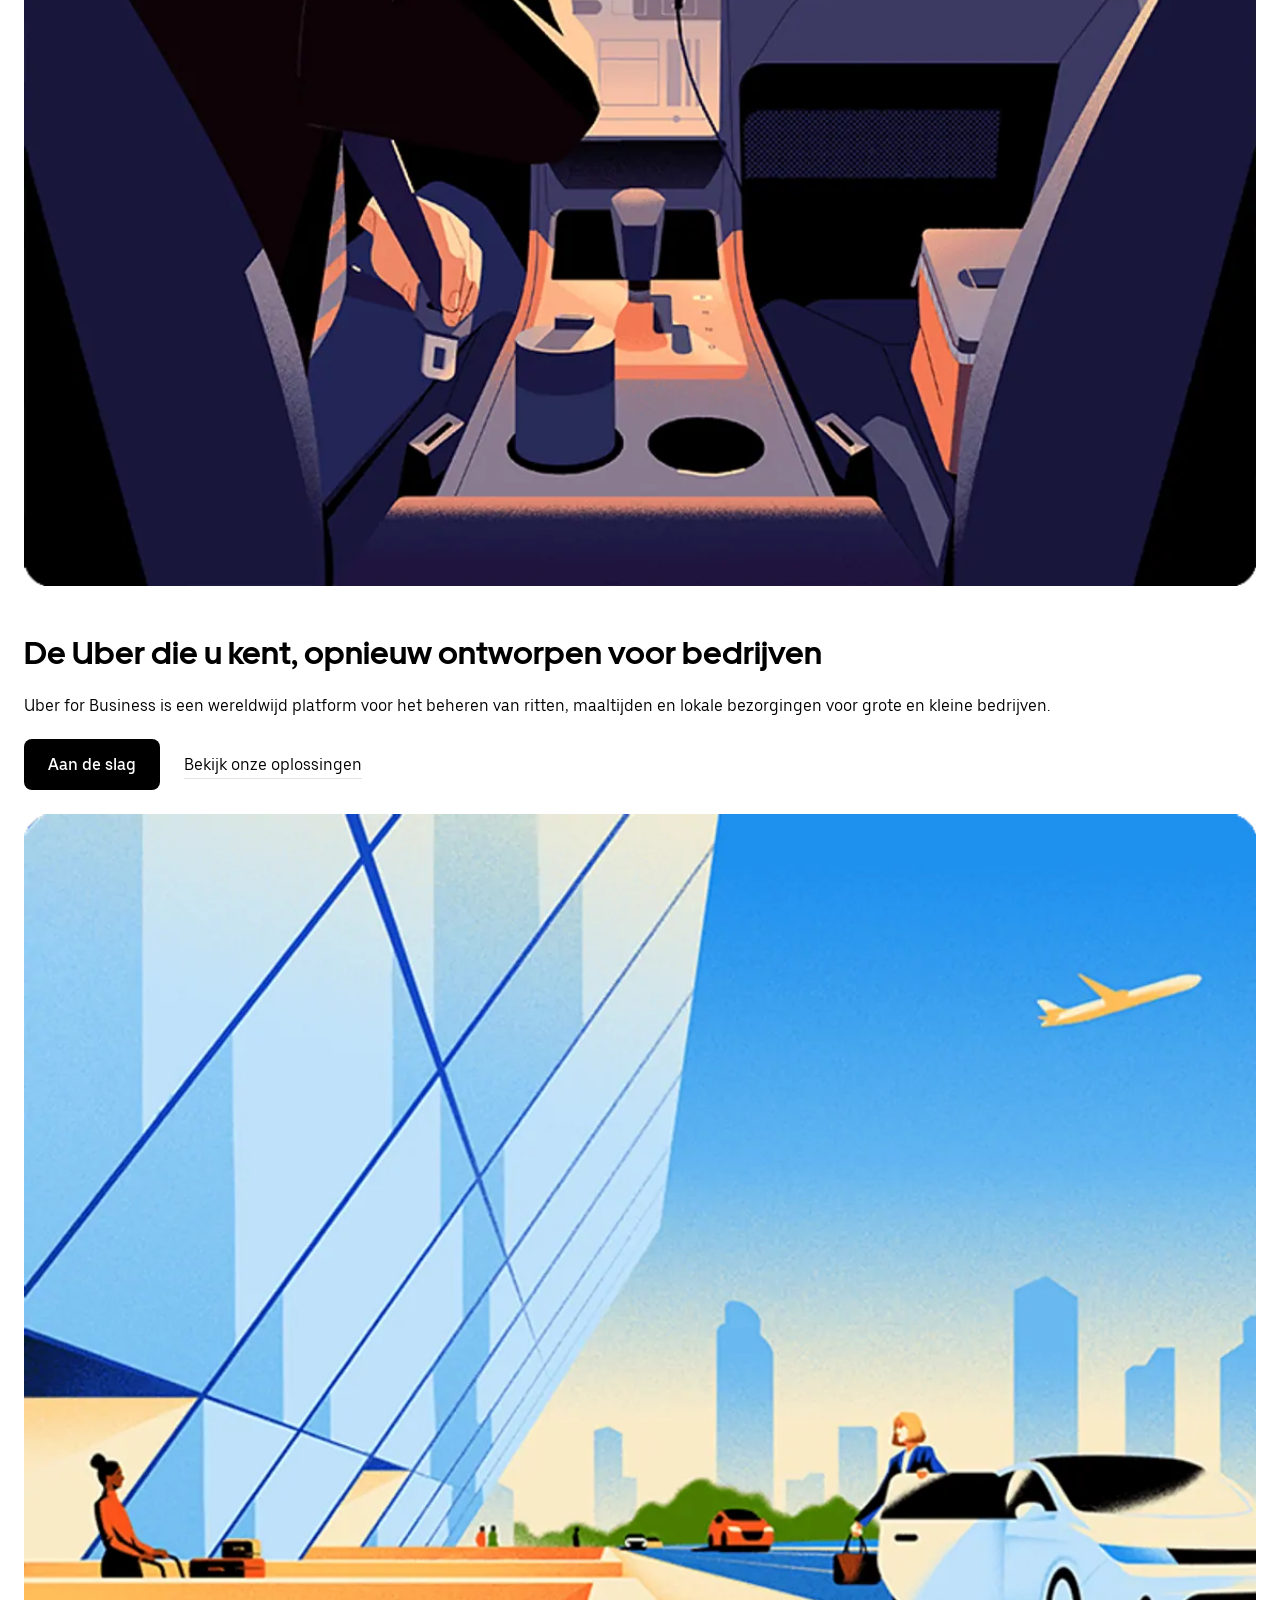
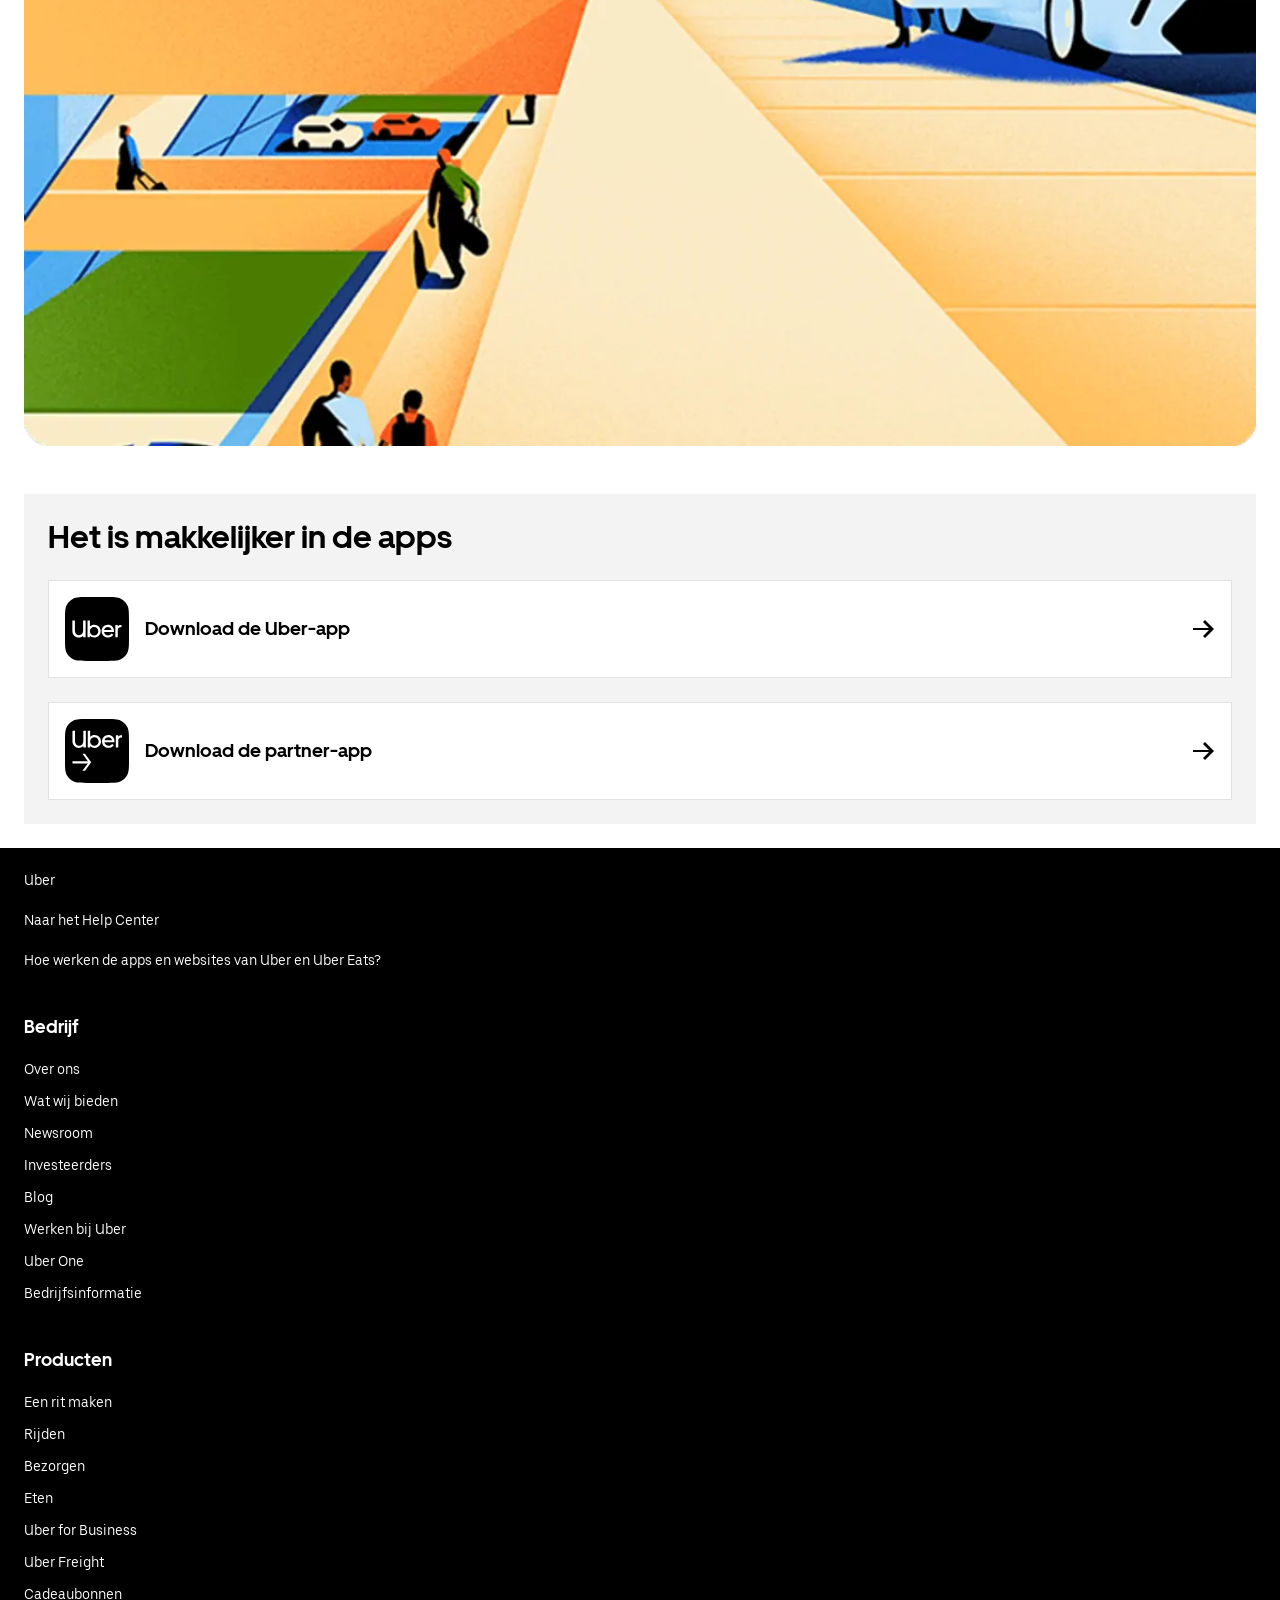
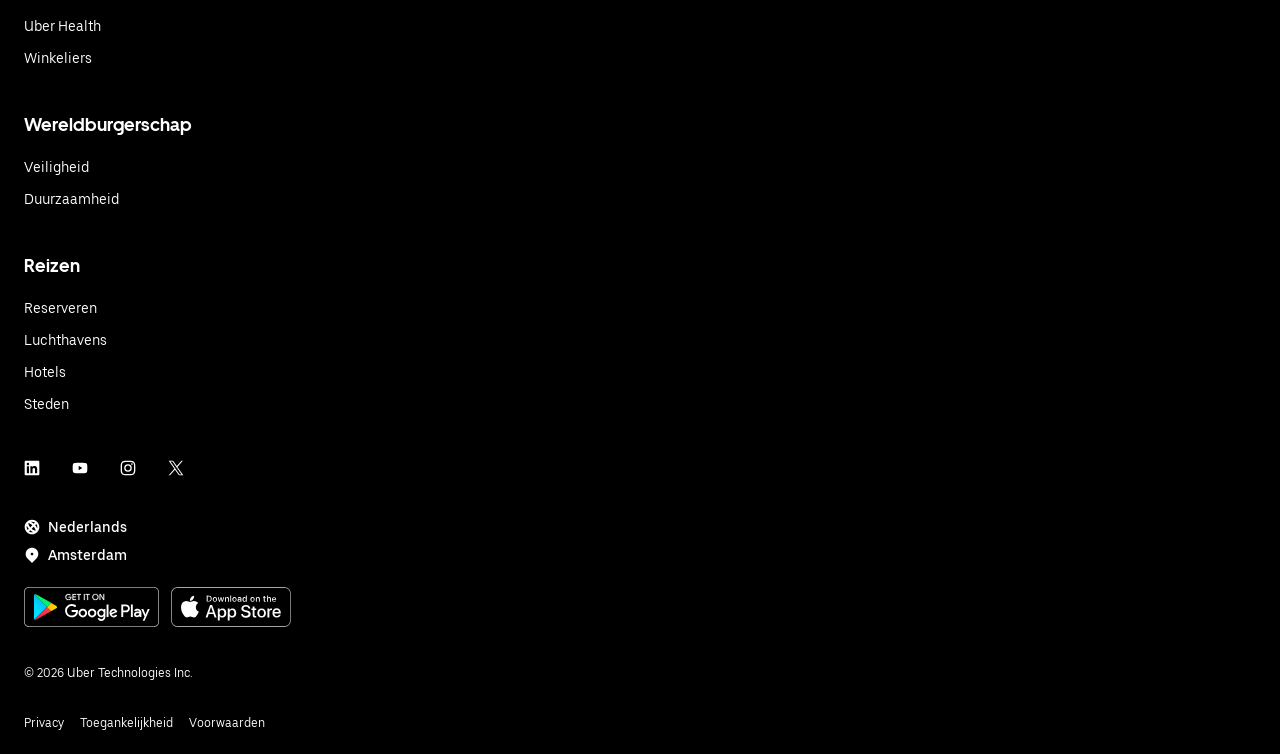
==== commit d5910fb9: "Update aan website, vormgeving toegepast en donkere thema" ====
--- a/index.html
+++ b/index.html
@@ -3,12 +3,13 @@
 
 <head>
 	<meta charset="UTF-8">
-	<meta name="author" content="jouw naam">
+	<meta name="author" content="Mehmet">
 	<meta name="viewport" content="width=device-width, initial-scale=1">
 
-	<title>Howdy FED2526</title>
+	<title>Uber | Met Uber kom je overal</title>
 
 	<link href="styles/style.css" rel="stylesheet">
+	<script src="scripts/script.js" defer></script>
 	<link rel="icon" type="image/svg+xml" href="images/favicon.svg">
 </head>
 
@@ -19,6 +20,11 @@
 			<a href="index.html">Uber</a>
 			<a href="#">Inloggen</a>
 			<a href="#">Aanmelden</a>
+			<button type="button" aria-label="Donker thema">
+				<svg viewBox="0 0 24 24" aria-hidden="true">
+					<path d="M21 12.8A9 9 0 1 1 11.2 3a7 7 0 0 0 9.8 9.8Z" fill="currentColor"></path>
+				</svg>
+			</button>
 			<button type="button" aria-label="Menu">
 				<svg viewBox="0 0 24 24" aria-hidden="true">
 					<path d="M2 6h20v3H2V6Z" fill="currentColor"></path>
@@ -70,7 +76,7 @@
 		</article>
 
 		<article>
-			<h2>Ontdek wat je kunt doen via uber</h2>
+			<h2>Ontdek wat je kunt doen via Uber</h2>
 			<ul>
 				<li>
 					<a href="#">
@@ -133,9 +139,9 @@
 			<h4>Datum en tijd kiezen</h4>
 
 			<form>
-				<label for="datum">Date</label>
+				<label for="datum">Datum</label>
 				<input type="date" id="datum">
-				<label for="tijd">Time</label>
+				<label for="tijd">Tijd</label>
 				<input type="time" id="tijd">
 				<button type="submit">Raadpleeg de prijzen</button>
 			</form>
@@ -210,7 +216,7 @@
 
 			<a href="#">
 				<img src="images/ubermetpijl.svg" alt="">
-				<h3>Download de Uber-app</h3>
+				<h3>Download de partner-app</h3>
 				<svg viewBox="0 0 24 24" aria-hidden="true">
 					<path d="M2 11h16l-6-6 2-2 9 9-9 9-2-2 6-6H2Z" fill="currentColor"></path>
 				</svg>
@@ -335,7 +341,7 @@
 		</ul>
 
 		<p>© 2026 Uber Technologies Inc.</p>
-		
+
 		<ul>
 			<li><a href="#">Privacy</a></li>
 			<li><a href="#">Toegankelijkheid</a></li>
--- a/styles/style.css
+++ b/styles/style.css
@@ -39,6 +39,24 @@
 	--color-background:#fff;
 	--color-surface:#f3f3f3;
 	--color-border: #e2e2e2;
+	--color-surface-light: #f6f6f6;
+	--color-on-image: #fff;
+
+}
+
+body.donker-thema {
+	--color-text: #fff;
+	--color-background: #000;
+	--color-surface: #1f1f1f;
+	--color-border: #333;
+	--color-surface-light: #1f1f1f;
+	color-scheme: dark;
+}
+
+body.donker-thema header,
+body.donker-thema footer {
+	--color-text: #000;
+	--color-background: #fff;
 }
 
 /****************/
@@ -51,6 +69,10 @@
 	font-family: "Uber Move Text", system-ui, sans-serif;
 	color: var(--color-text);
 	background-color: var(--color-background);
+}
+
+body.donker-thema article:nth-of-type(5) img {
+	filter: invert(1);
 }
 
 header {
@@ -100,7 +122,7 @@
 	gap: 3rem;
 }
 
-h1, h2 {
+h1, h2, h3 {
 	font-family: "Uber Move", system-ui, sans-serif;
 	font-weight: 700;
 	margin: 0;
@@ -109,13 +131,16 @@
 h1 {
 	font-size: 2.25rem;
 	line-height: 1.2;
-	margin: 0;
 }
 
 h2 {
 	font-size: 2rem;
 }
 
+h4 {
+	margin: 0;
+}
+
 main p button {
 	background-color: transparent;
 	border: none;
@@ -139,6 +164,7 @@
 	border-radius: 0.5rem;
 	padding: 1rem;
 	font: inherit;
+	color: var(--color-text);
 }
 
 button[type="submit"]{
@@ -207,12 +233,6 @@
 	list-style: none;
 	padding: 0;
 	margin: 0;
-}
-
-article ul {
-	list-style: none;
-	padding: 0;
-	margin: 0;
 	display: grid;
 	grid-template-columns: 1fr 1fr 1fr;
 	gap: 1rem;
@@ -250,6 +270,33 @@
 	font-weight: 500;
 }
 
+article:nth-of-type(4) {
+	flex-direction: row;
+	flex-wrap: wrap;
+}
+
+article:nth-of-type(4) h2,
+article:nth-of-type(4) h3,
+article:nth-of-type(4) h4,
+article:nth-of-type(4) form {
+	width: 100%;
+}
+
+article:nth-of-type(4) button[type="button"] {
+	background-color: var(--color-surface);
+	color: var(--color-text);
+	border: none;
+	border-radius: 2rem;
+	padding: 0.5rem 1rem;
+	font: inherit;
+	font-weight: 500;
+}
+
+article:nth-of-type(4) button[type="button"]:first-of-type {
+	background-color: var(--color-text);
+	color: var(--color-background);
+}
+
 article p {
 	margin: 0;
 }
@@ -391,4 +438,4 @@
 
 footer button:last-of-type {
 	margin-top: -0.75rem;
-}+}
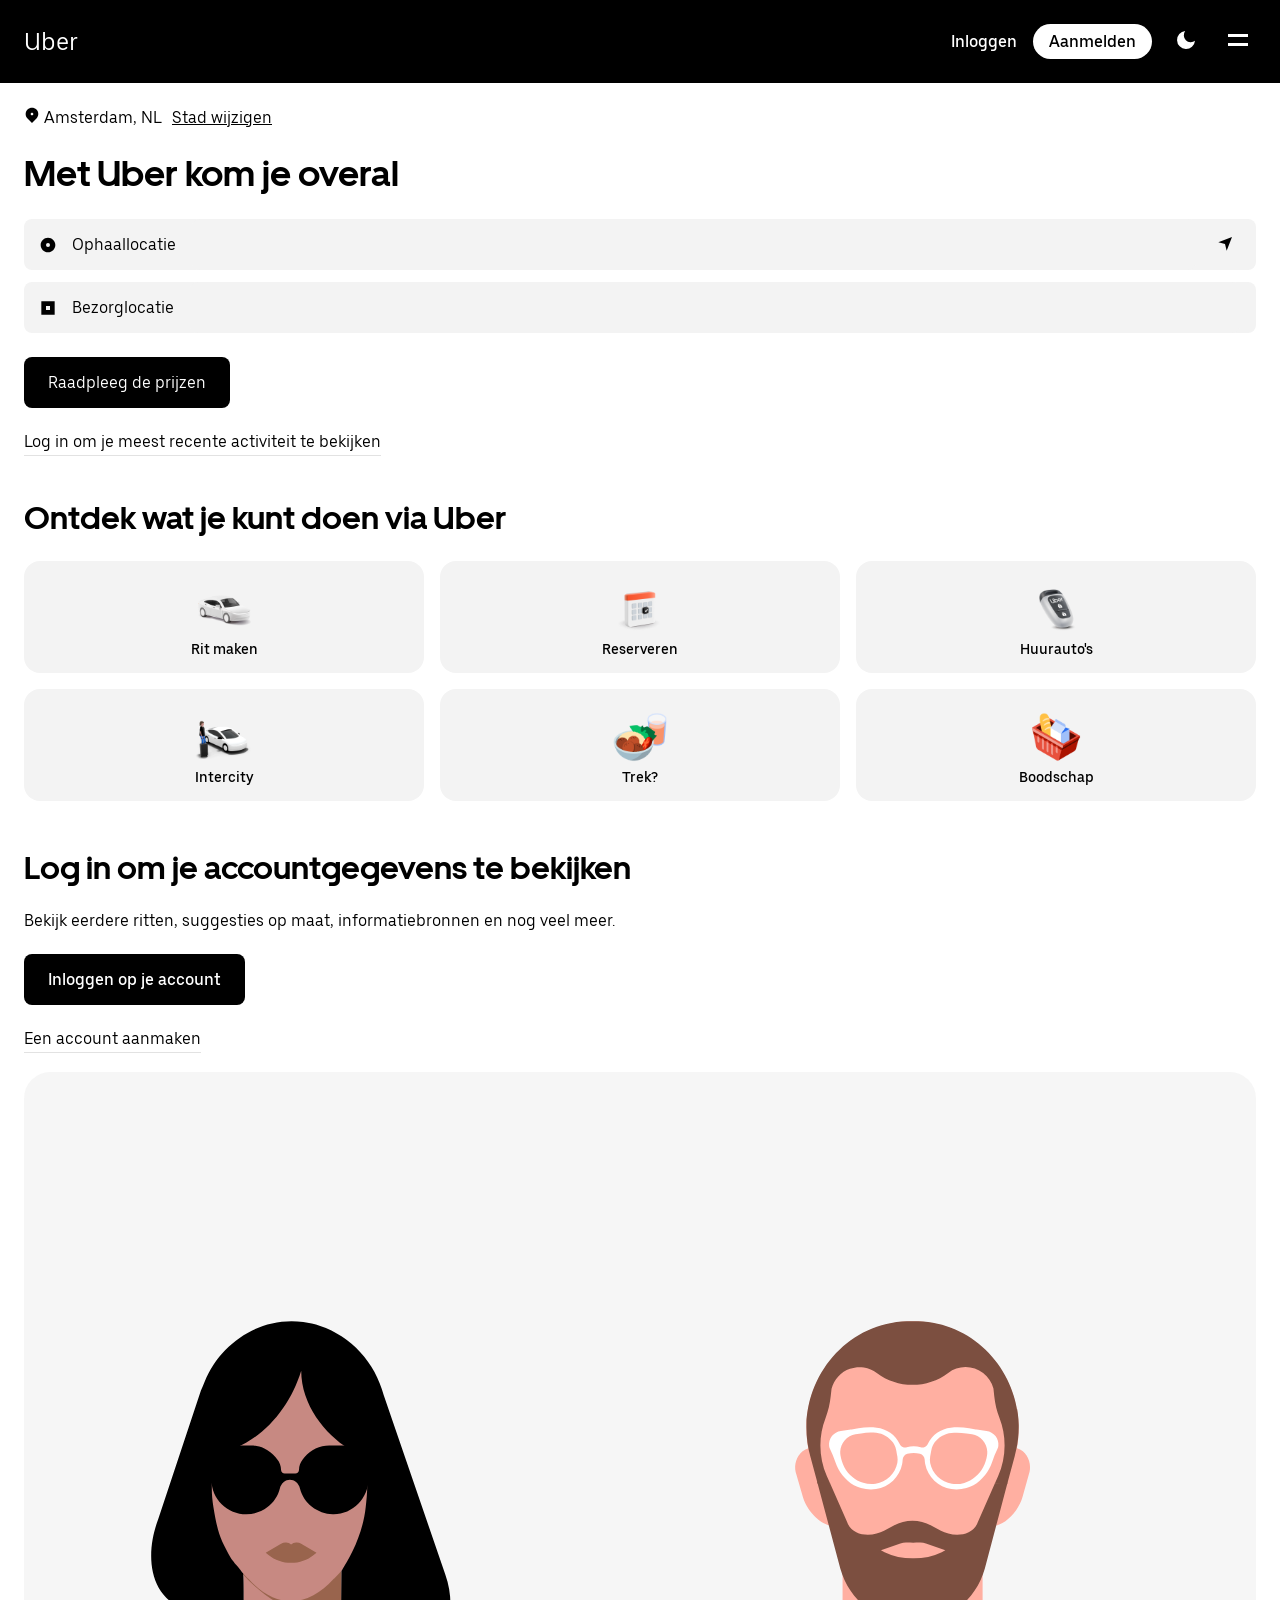
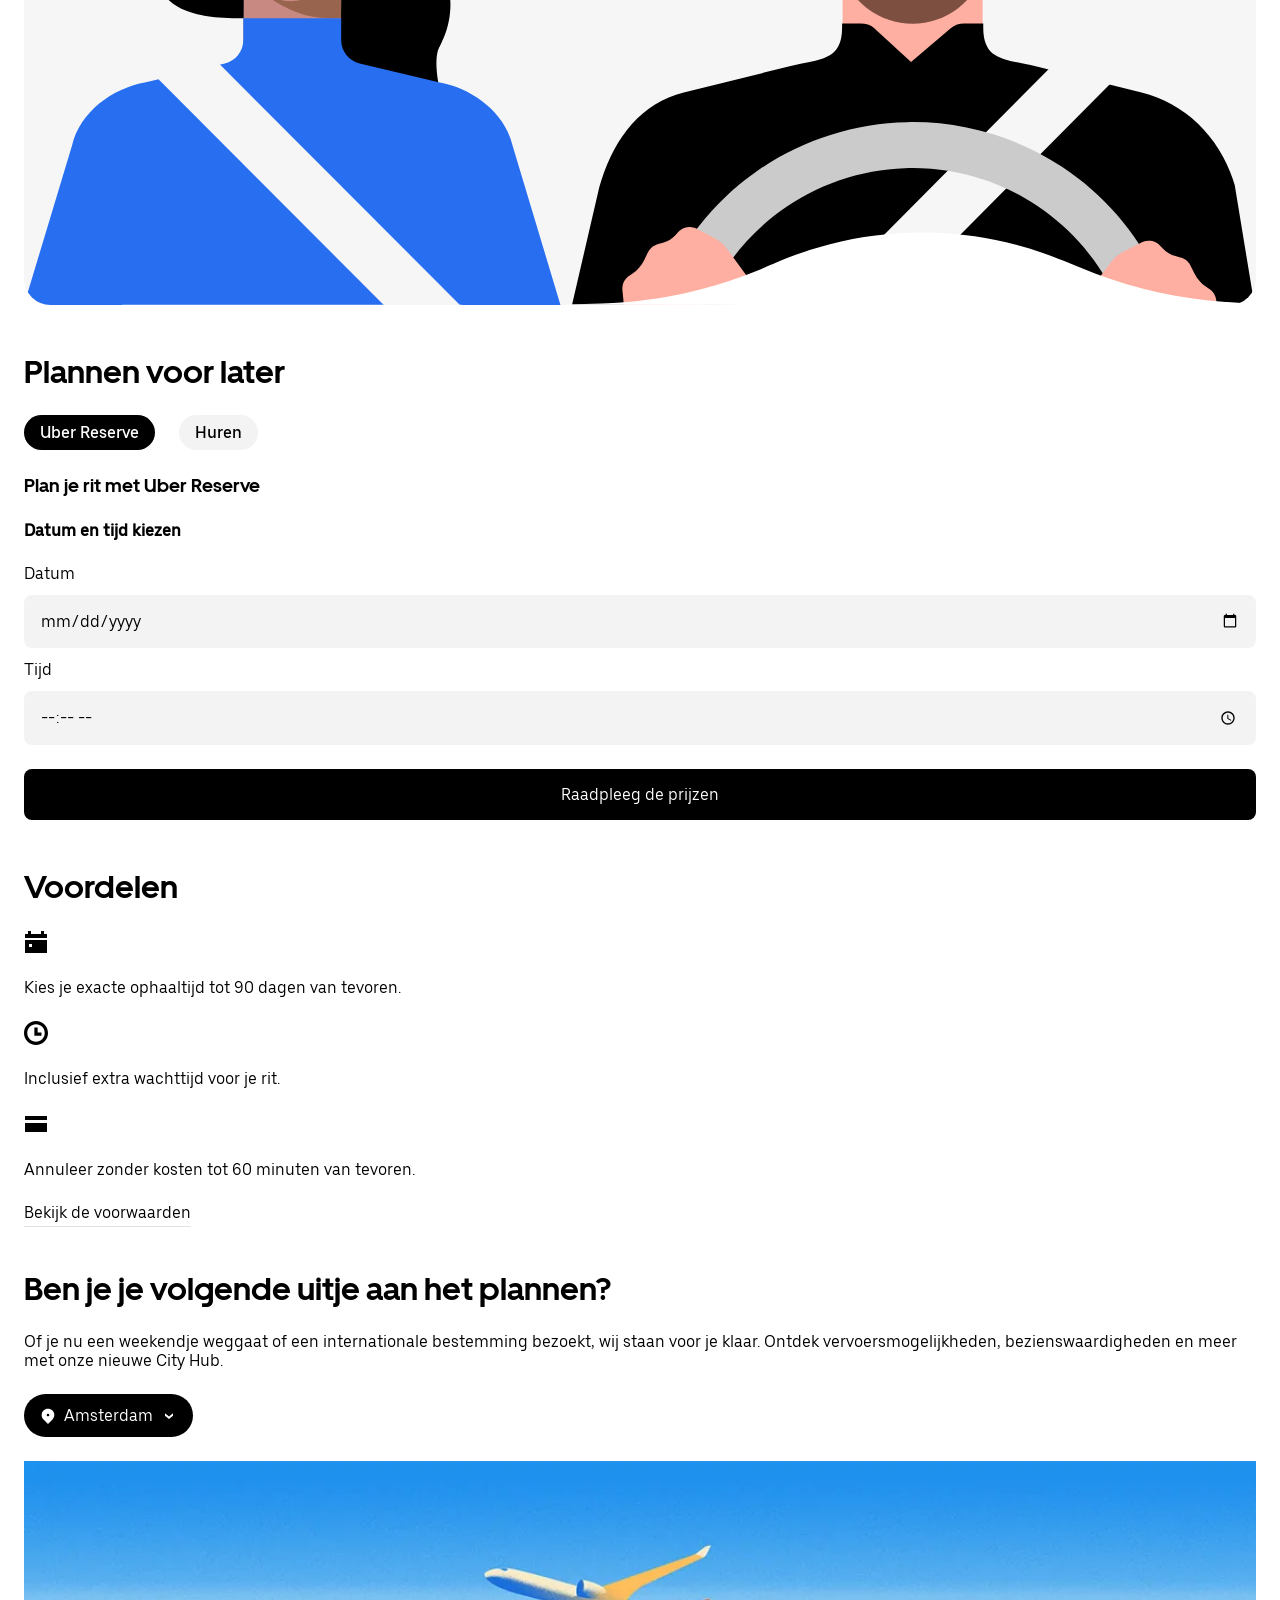
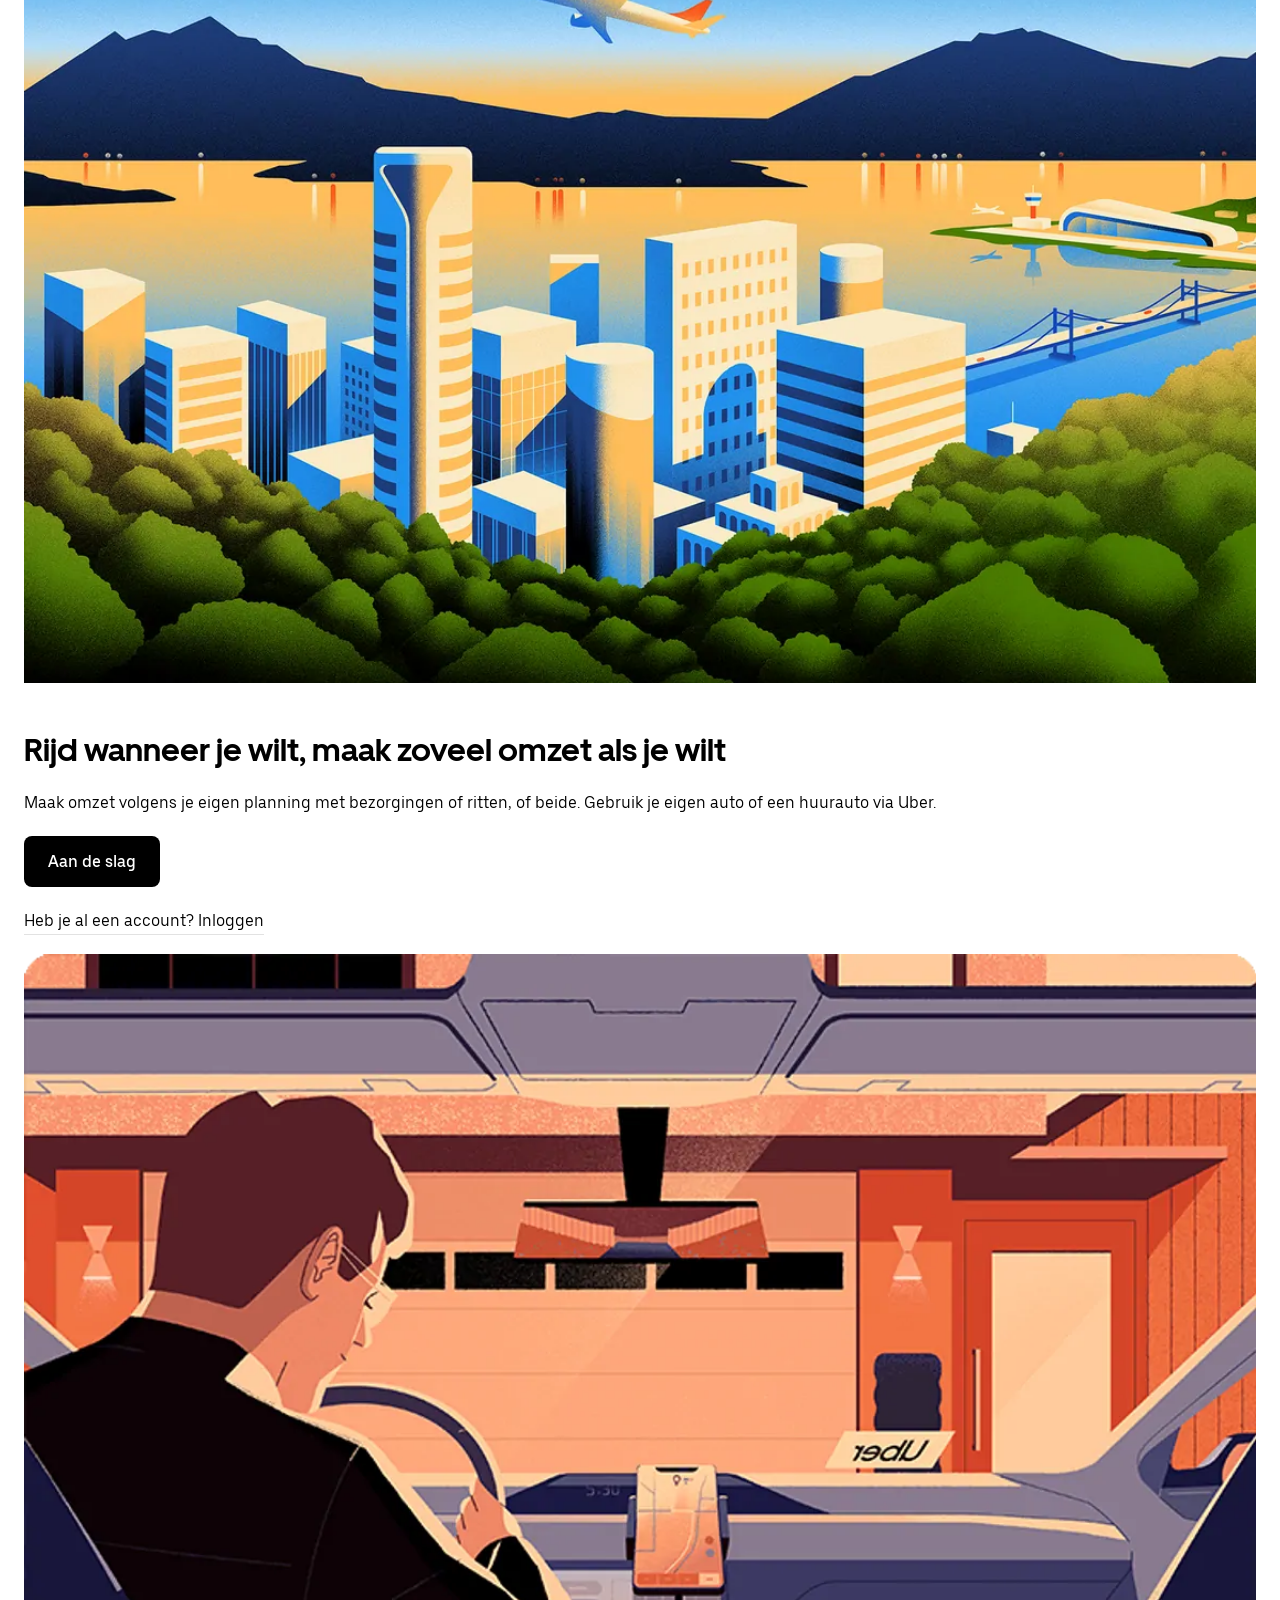
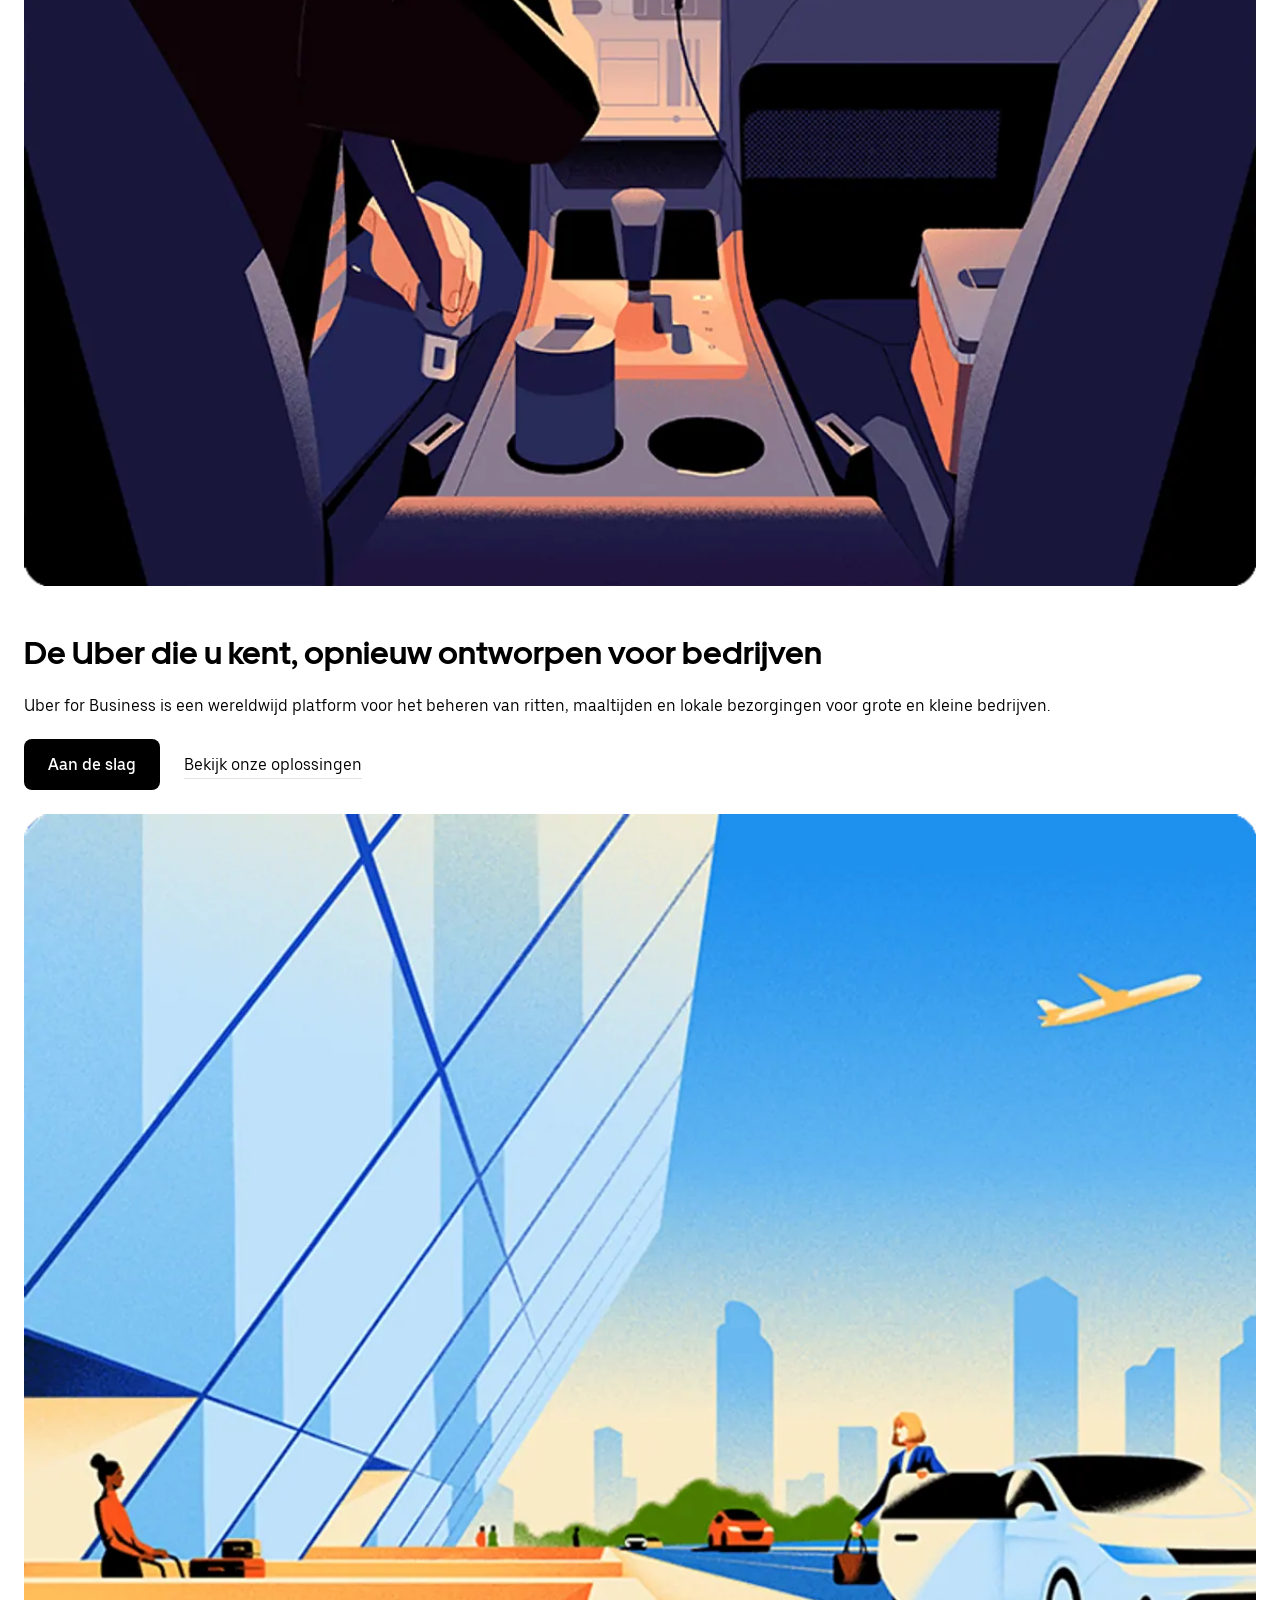
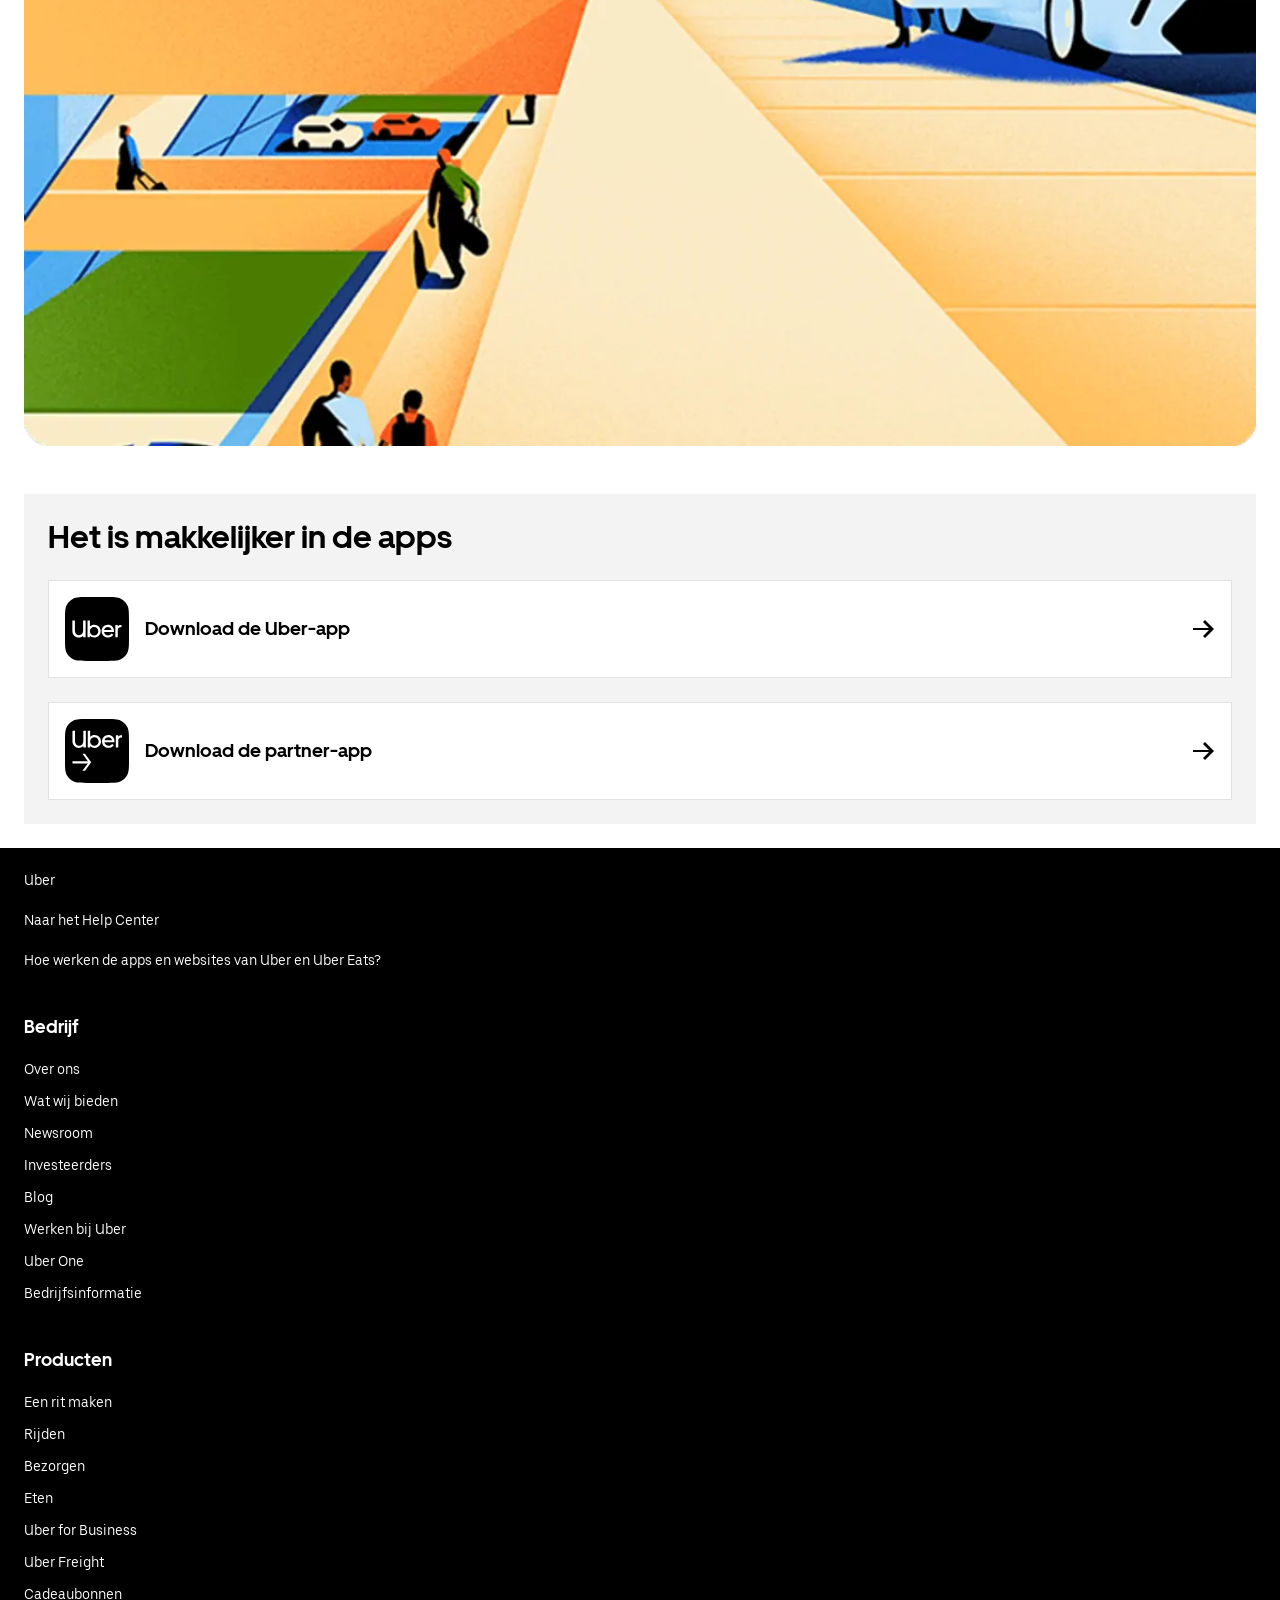
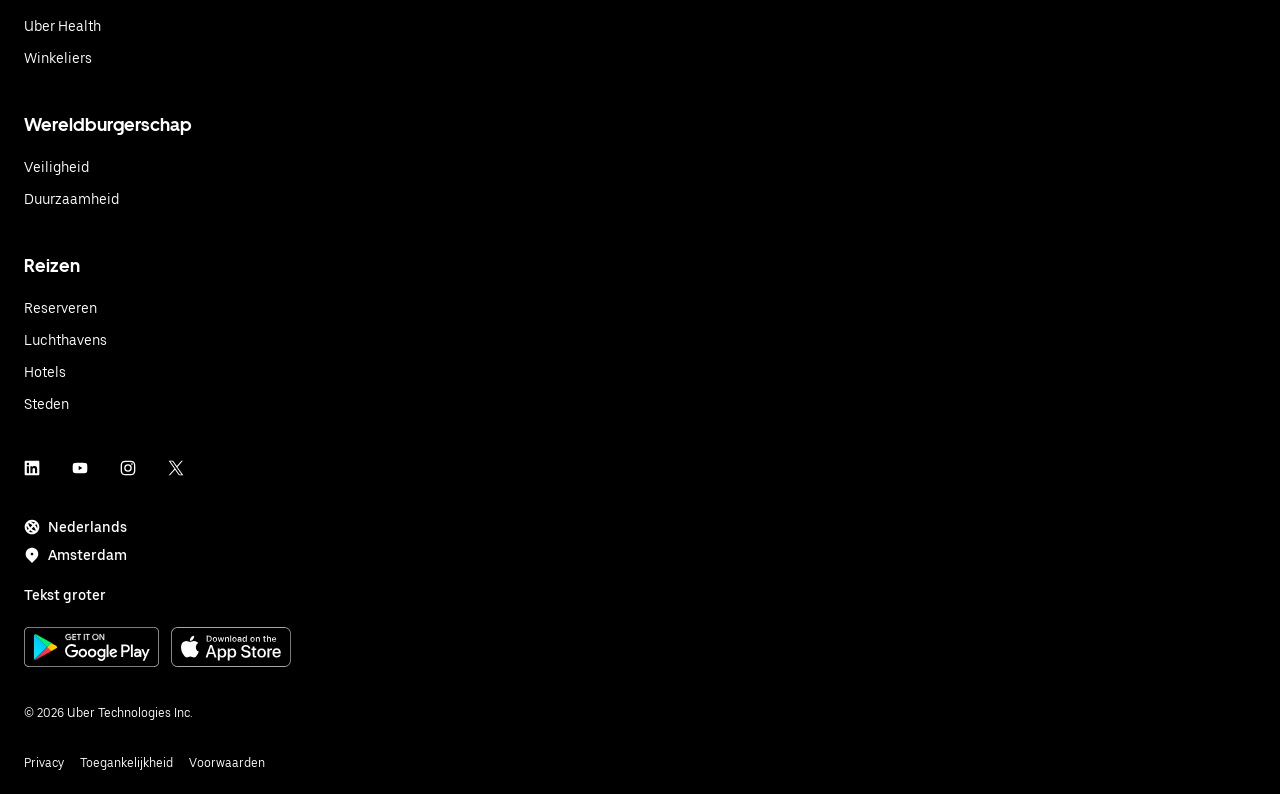
==== commit dc202817: "5 surface plane onderdelen toegevoegd" ====
--- a/index.html
+++ b/index.html
@@ -23,6 +23,12 @@
 			<button type="button" aria-label="Donker thema">
 				<svg viewBox="0 0 24 24" aria-hidden="true">
 					<path d="M21 12.8A9 9 0 1 1 11.2 3a7 7 0 0 0 9.8 9.8Z" fill="currentColor"></path>
+				</svg>
+				<svg viewBox="0 0 24 24" aria-hidden="true">
+					<circle cx="12" cy="12" r="5" fill="currentColor"></circle>
+					<path
+						d="M12 1v3M12 20v3M1 12h3M20 12h3M4.2 4.2l2.1 2.1M17.7 17.7l2.1 2.1M4.2 19.8l2.1-2.1M17.7 6.3l2.1-2.1"
+						stroke="currentColor" stroke-width="2"></path>
 				</svg>
 			</button>
 			<button type="button" aria-label="Menu">
@@ -272,39 +278,45 @@
 
 		<ul>
 			<li>
-				<svg viewBox="0 0 24 24" aria-hidden="true">
-					<path
-						d="M21.37 1H2.62C1.73 1 1 1.71 1 2.58v18.83c0 .88.73 1.59 1.62 1.59h18.75c.9 0 1.63-.71 1.63-1.59V2.58C23 1.71 22.27 1 21.37 1ZM7.53 19.75H4.26V9.25h3.27v10.5ZM5.89 7.81C4.85 7.81 4 6.960 4 5.92s.84-1.89 1.89-1.89c1.04 0 1.89.85 1.89 1.89.01 1.04-.84 1.89-1.89 1.89Zm13.86 11.94h-3.26v-5.1c0-1.22-.02-2.78-1.7-2.78-1.7 0-1.96 1.33-1.96 2.7v5.19H9.57V9.26h3.13v1.43h.04c.44-.83 1.5-1.7 3.09-1.7 3.3 0 3.91 2.17 3.91 5v5.76h.01Z"
-						fill="currentColor"></path>
-				</svg>
-			</li>
-
-			<li>
-				<svg viewBox="0 0 24 24" aria-hidden="true">
-					<path
-						d="M23 12s0-3.85-.46-5.58c-.25-.95-1-1.7-1.94-1.96C18.88 4 12 4 12 4s-6.88 0-8.6.46c-.95.25-1.69 1.01-1.94 1.96C1 8.15 1 12 1 12s.04 3.85.5 5.58c.25.95 1 1.7 1.95 1.96 1.71.46 8.59.46 8.59.46s6.88 0 8.6-.46c.95-.25 1.69-1.01 1.94-1.96.46-1.73.42-5.58.42-5.58Zm-13 3.27V8.73L15.5 12 10 15.27Z"
-						fill="currentColor"></path>
-				</svg>
-			</li>
-
-			<li>
-				<svg viewBox="0 0 24 24" aria-hidden="true">
-					<g fill="currentColor">
+				<a href="#" aria-label="LinkedIn">
+					<svg viewBox="0 0 24 24" aria-hidden="true">
 						<path
-							d="M21.15 2.85C19.05.74 16.23 1 12 1 8.04 1 5 .69 2.85 2.85.74 4.95 1 7.77 1 12c0 3.95-.31 7 1.85 9.15C4.95 23.26 7.77 23 12 23c3.96 0 7 .31 9.15-1.85C23.25 19.05 23 16.23 23 12c0-4.31.24-7.07-1.85-9.15Zm-1.4 16.9c-1.37 1.37-3.18 1.27-7.75 1.27-4.29 0-6.34.15-7.75-1.27-1.44-1.44-1.27-3.51-1.27-7.75 0-4.23-.15-6.330 1.27-7.75C5.66 2.84 7.6 2.98 12 2.98c4.23 0 6.33-.15 7.75 1.27 1.38 1.38 1.27 3.22 1.27 7.75 0 4.24.15 6.34-1.27 7.75Z">
-						</path>
+							d="M21.37 1H2.62C1.73 1 1 1.71 1 2.58v18.83c0 .88.73 1.59 1.62 1.59h18.75c.9 0 1.63-.71 1.63-1.59V2.58C23 1.71 22.27 1 21.37 1ZM7.53 19.75H4.26V9.25h3.27v10.5ZM5.89 7.81C4.85 7.81 4 6.960 4 5.92s.84-1.89 1.89-1.89c1.04 0 1.89.85 1.89 1.89.01 1.04-.84 1.89-1.89 1.89Zm13.86 11.94h-3.26v-5.1c0-1.22-.02-2.78-1.7-2.78-1.7 0-1.96 1.33-1.96 2.7v5.19H9.57V9.26h3.13v1.43h.04c.44-.83 1.5-1.7 3.09-1.7 3.3 0 3.91 2.17 3.91 5v5.76h.01Z"
+							fill="currentColor"></path>
+					</svg>
+				</a>
+			</li>
+			<li>
+				<a href="#" aria-label="YouTube">
+					<svg viewBox="0 0 24 24" aria-hidden="true">
 						<path
-							d="M12 6.35a5.65 5.65 0 1 0 .001 11.301A5.65 5.65 0 0 0 12 6.35Zm0 9.32c-2.02 0-3.67-1.64-3.67-3.67 0-2.030 1.64-3.67 3.67-3.67 2.03 0 3.67 1.64 3.67 3.67 0 2.02-1.65 3.67-3.67 3.67ZM17.87 4.81c-.73 0-1.32.59-1.32 1.32 0 .73.59 1.32 1.32 1.32.73 0 1.32-.59 1.32-1.32 0-.73-.59-1.32-1.32-1.32Z">
-						</path>
-					</g>
-				</svg>
-			</li>
-			<li>
-				<svg viewBox="0 0 24 24" aria-hidden="true">
-					<path
-						d="M14.094 10.317 22.28 1H20.34l-7.11 8.088L7.557 1H1.01l8.583 12.231L1.01 23H2.95l7.503-8.543L16.446 23h6.546M3.649 2.432h2.978L20.34 21.639h-2.98"
-						fill="currentColor"></path>
-				</svg>
+							d="M23 12s0-3.85-.46-5.58c-.25-.95-1-1.7-1.94-1.96C18.88 4 12 4 12 4s-6.88 0-8.6.46c-.95.25-1.69 1.01-1.94 1.96C1 8.15 1 12 1 12s.04 3.85.5 5.58c.25.95 1 1.7 1.95 1.96 1.71.46 8.59.46 8.59.46s6.88 0 8.6-.46c.95-.25 1.69-1.01 1.94-1.96.46-1.73.42-5.58.42-5.58Zm-13 3.27V8.73L15.5 12 10 15.27Z"
+							fill="currentColor"></path>
+					</svg>
+				</a>
+			</li>
+			<li>
+				<a href="#" aria-label="Instagram">
+					<svg viewBox="0 0 24 24" aria-hidden="true">
+						<g fill="currentColor">
+							<path
+								d="M21.15 2.85C19.05.74 16.23 1 12 1 8.04 1 5 .69 2.85 2.85.74 4.95 1 7.77 1 12c0 3.95-.31 7 1.850 9.15C4.95 23.26 7.77 23 12 23c3.96 0 7 .31 9.15-1.85C23.25 19.05 23 16.23 23 12c0-4.31.24-7.07-1.85-9.15Zm-1.4 16.9c-1.37 1.37-3.18 1.27-7.75 1.27-4.29 0-6.34.15-7.75-1.27-1.44-1.44-1.27-3.51-1.27-7.75 0-4.23-.15-6.330 1.27-7.75C5.66 2.84 7.6 2.98 12 2.98c4.23 0 6.33-.15 7.75 1.27 1.38 1.38 1.27 3.22 1.27 7.75 0 4.24.15 6.34-1.27 7.75Z">
+							</path>
+							<path
+								d="M12 6.35a5.65 5.65 0 1 0 .001 11.301A5.65 5.65 0 0 0 12 6.35Zm0 9.32c-2.02 0-3.67-1.64-3.67-3.67 0-2.030 1.64-3.67 3.67-3.67 2.03 0 3.67 1.64 3.67 3.67 0 2.02-1.65 3.67-3.67 3.67ZM17.87 4.81c-.73 0-1.32.59-1.32 1.32 0 .73.59 1.32 1.32 1.32.73 0 1.32-.59 1.32-1.32 0-.73-.59-1.32-1.32-1.32Z">
+							</path>
+						</g>
+					</svg>
+				</a>
+			</li>
+			<li>
+				<a href="#" aria-label="X">
+					<svg viewBox="0 0 24 24" aria-hidden="true">
+						<path
+							d="M14.094 10.317 22.28 1H20.34l-7.11 8.088L7.557 1H1.01l8.583 12.231L1.01 23H2.95l7.503-8.543L16.446 23h6.546M3.649 2.432h2.978L20.34 21.639h-2.98"
+							fill="currentColor"></path>
+					</svg>
+				</a>
 			</li>
 		</ul>
 
@@ -327,6 +339,8 @@
 			Amsterdam
 		</button>
 
+		<button type="button">Tekst groter</button>
+
 		<ul>
 			<li>
 				<a href="#">
--- a/styles/style.css
+++ b/styles/style.css
@@ -71,6 +71,10 @@
 	background-color: var(--color-background);
 }
 
+html.grote-tekst {
+	font-size: 125%;
+}
+
 body.donker-thema article:nth-of-type(5) img {
 	filter: invert(1);
 }
@@ -208,10 +212,47 @@
 	outline: 0.15rem solid var(--color-text);
 }
 
-a:focus,
-button:focus {
+form div:has(input:focus) {
+	outline: 0.15rem solid var(--color-text);
+}
+
+form div input:focus {
+	outline: none;
+}
+
+a:focus-visible,
+button:focus-visible {
 	outline: 0.15rem solid var(--color-text);
 	outline-offset: 0.2rem;
+}
+
+header a:focus-visible,
+header button:focus-visible,
+footer a:focus-visible,
+footer button:focus-visible {
+	outline-color: var(--color-background);
+}
+
+button {
+	cursor: pointer;
+}
+
+a:hover,
+button:hover {
+	opacity: 0.8;
+}
+
+a:active,
+button:active {
+	opacity: 0.6;
+}
+
+article a:hover {
+	text-decoration-color: var(--color-text);
+}
+
+* {
+	transition: background-color 0.3s, color 0.3s, opacity 0.2s;
 }
 
 a {
@@ -392,6 +433,7 @@
 
 footer svg {
 	width: 1rem;
+	transition: width 0.2s;
 }
 
 footer ul:nth-of-type(5) {
@@ -400,6 +442,10 @@
 	margin-top: 1.5rem;
 }
 
+footer ul:nth-of-type(5) a:hover svg {
+	width: 1.25rem;
+}
+
 footer button {
 	display: flex;
 	align-items: center;
@@ -436,6 +482,18 @@
 	margin-top: 1rem;
 }
 
-footer button:last-of-type {
+footer button:nth-of-type(2) {
 	margin-top: -0.75rem;
 }
+
+nav button:first-of-type svg:last-child {
+	display: none;
+}
+
+body.donker-thema nav button:first-of-type svg:first-child {
+	display: none;
+}
+
+body.donker-thema nav button:first-of-type svg:last-child {
+	display: block;
+}
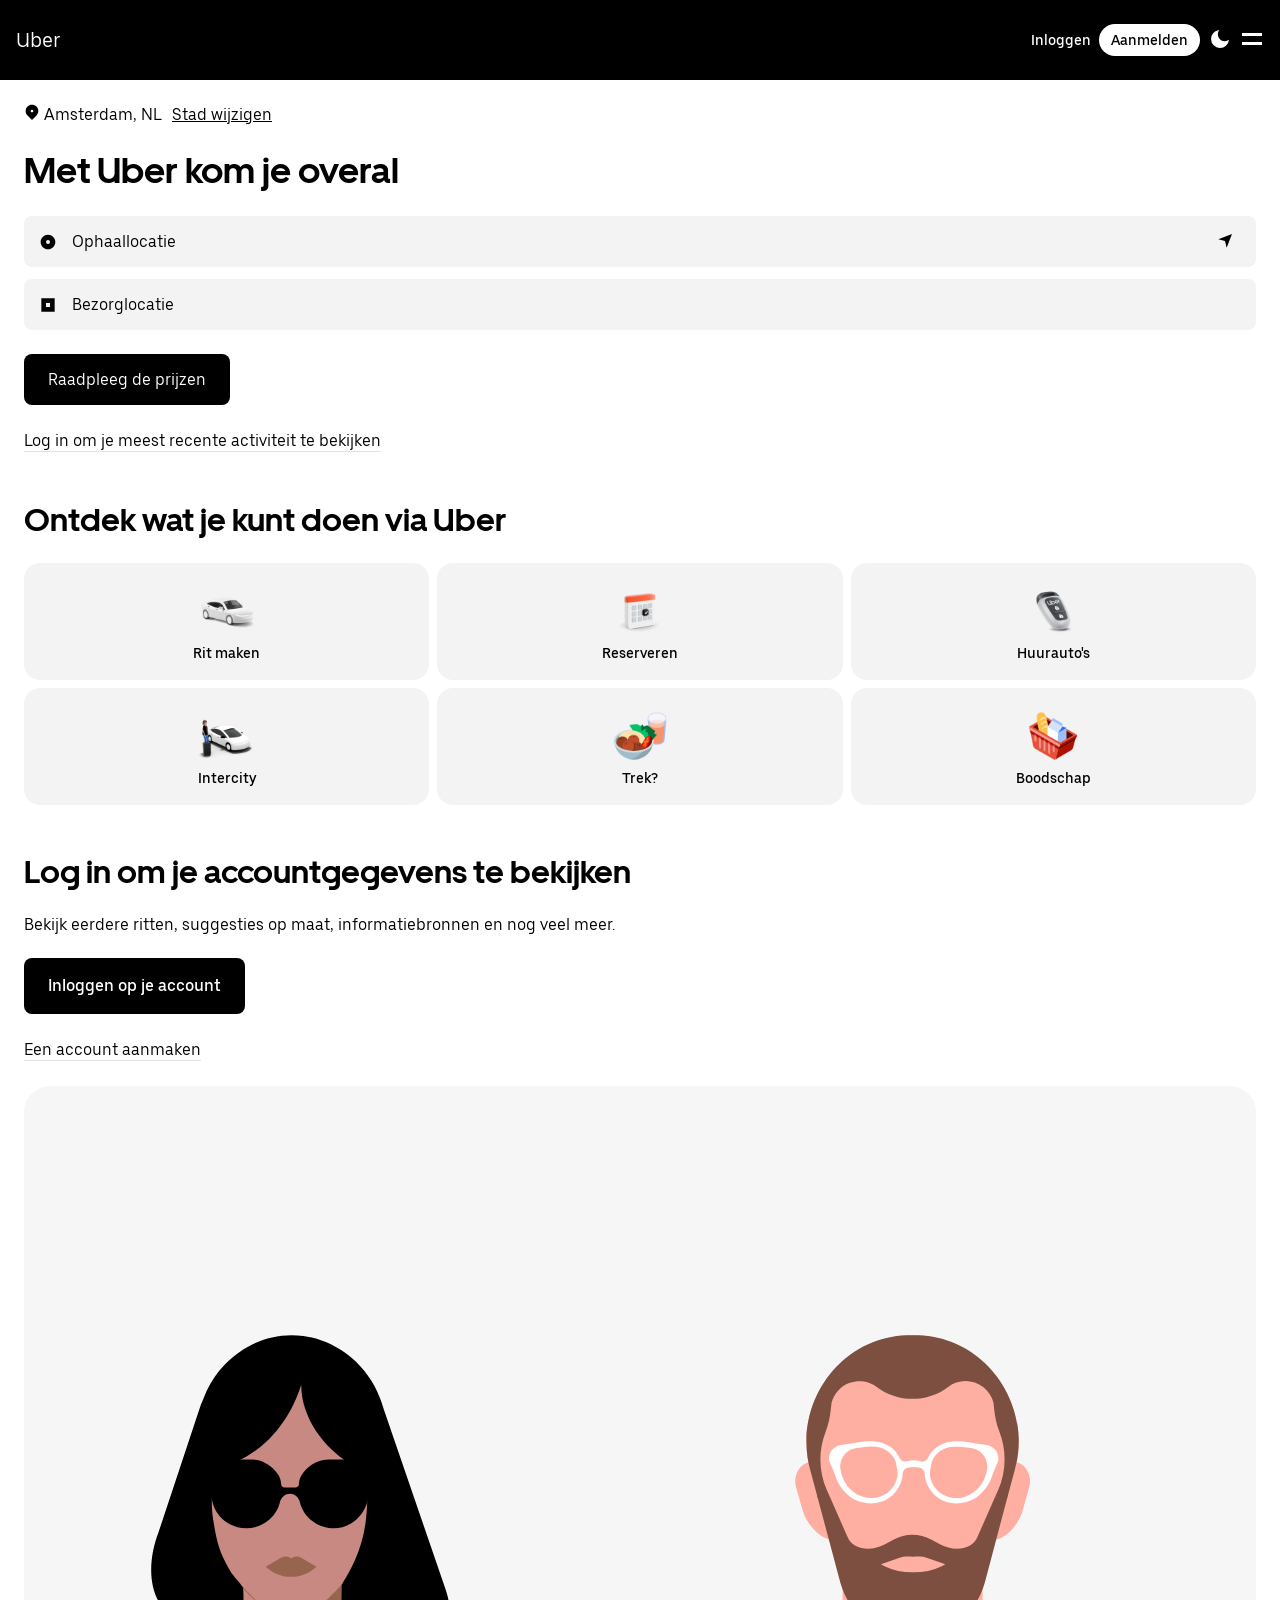
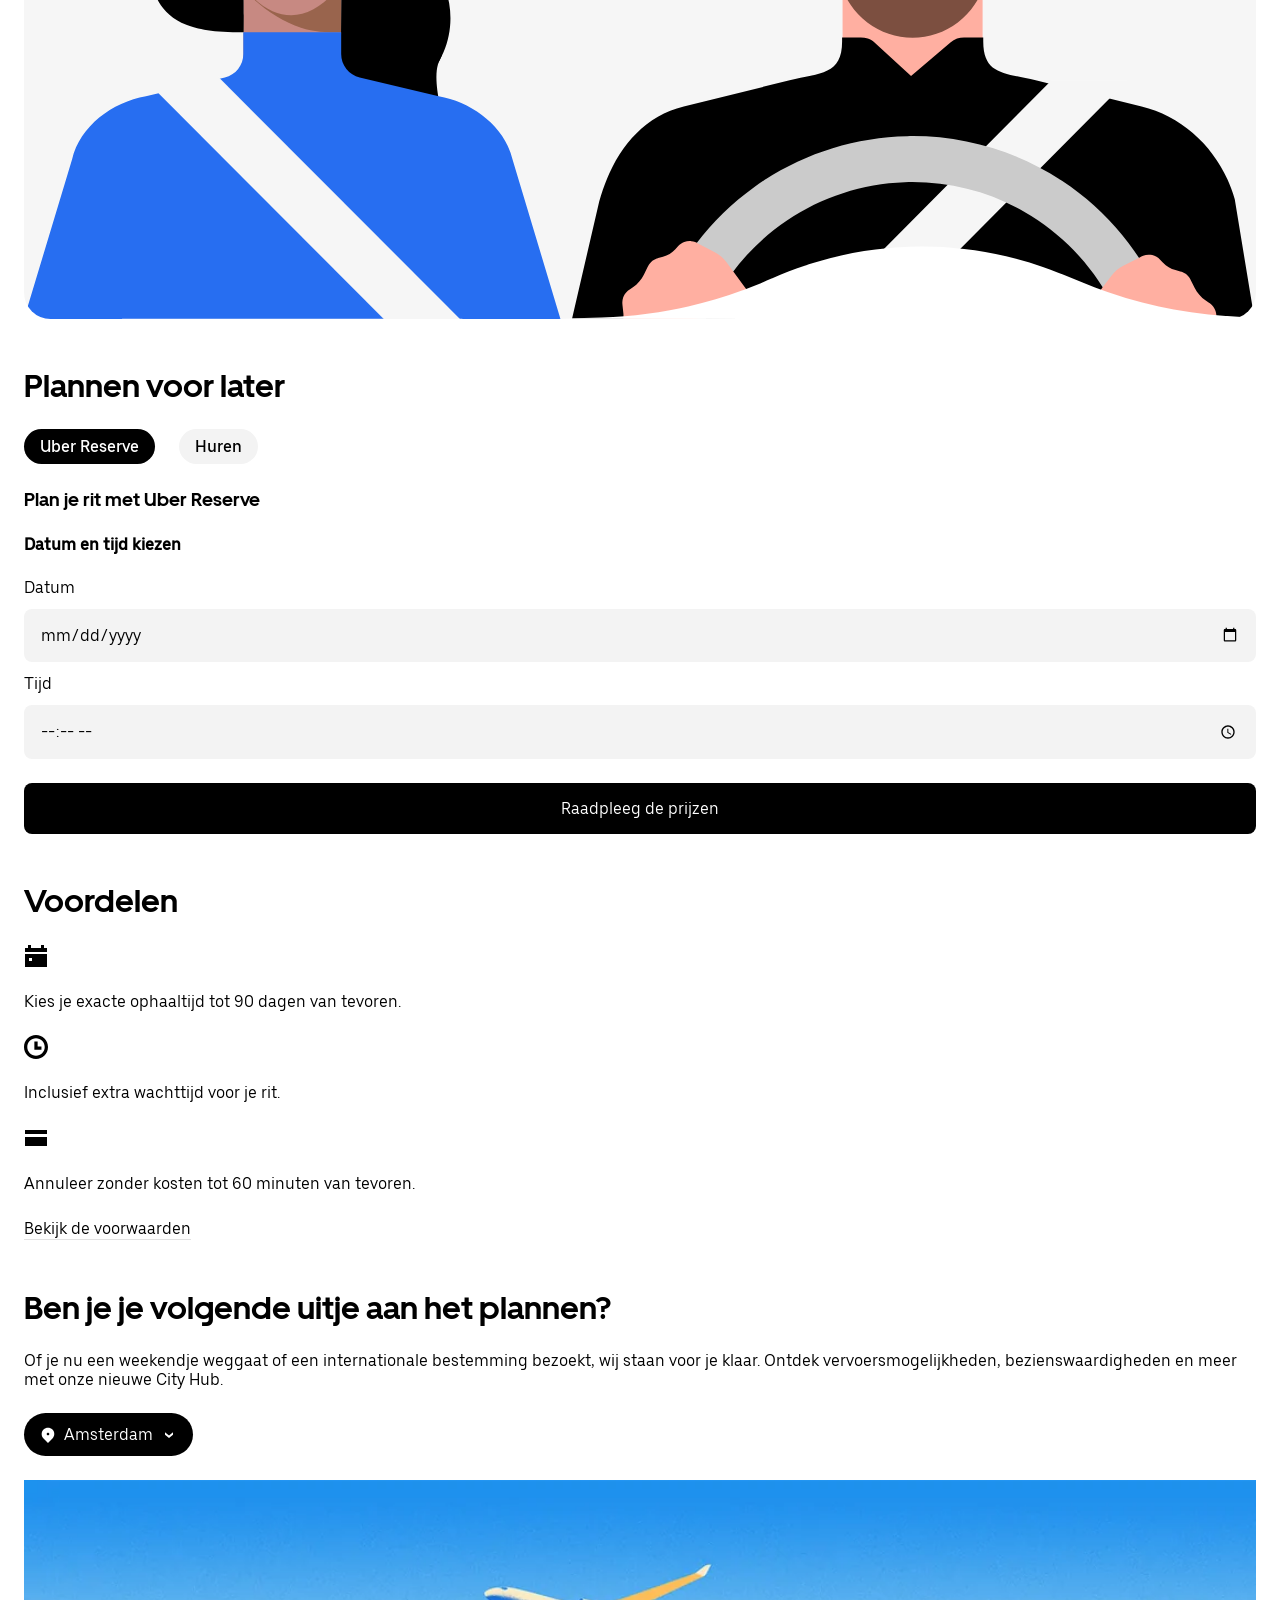
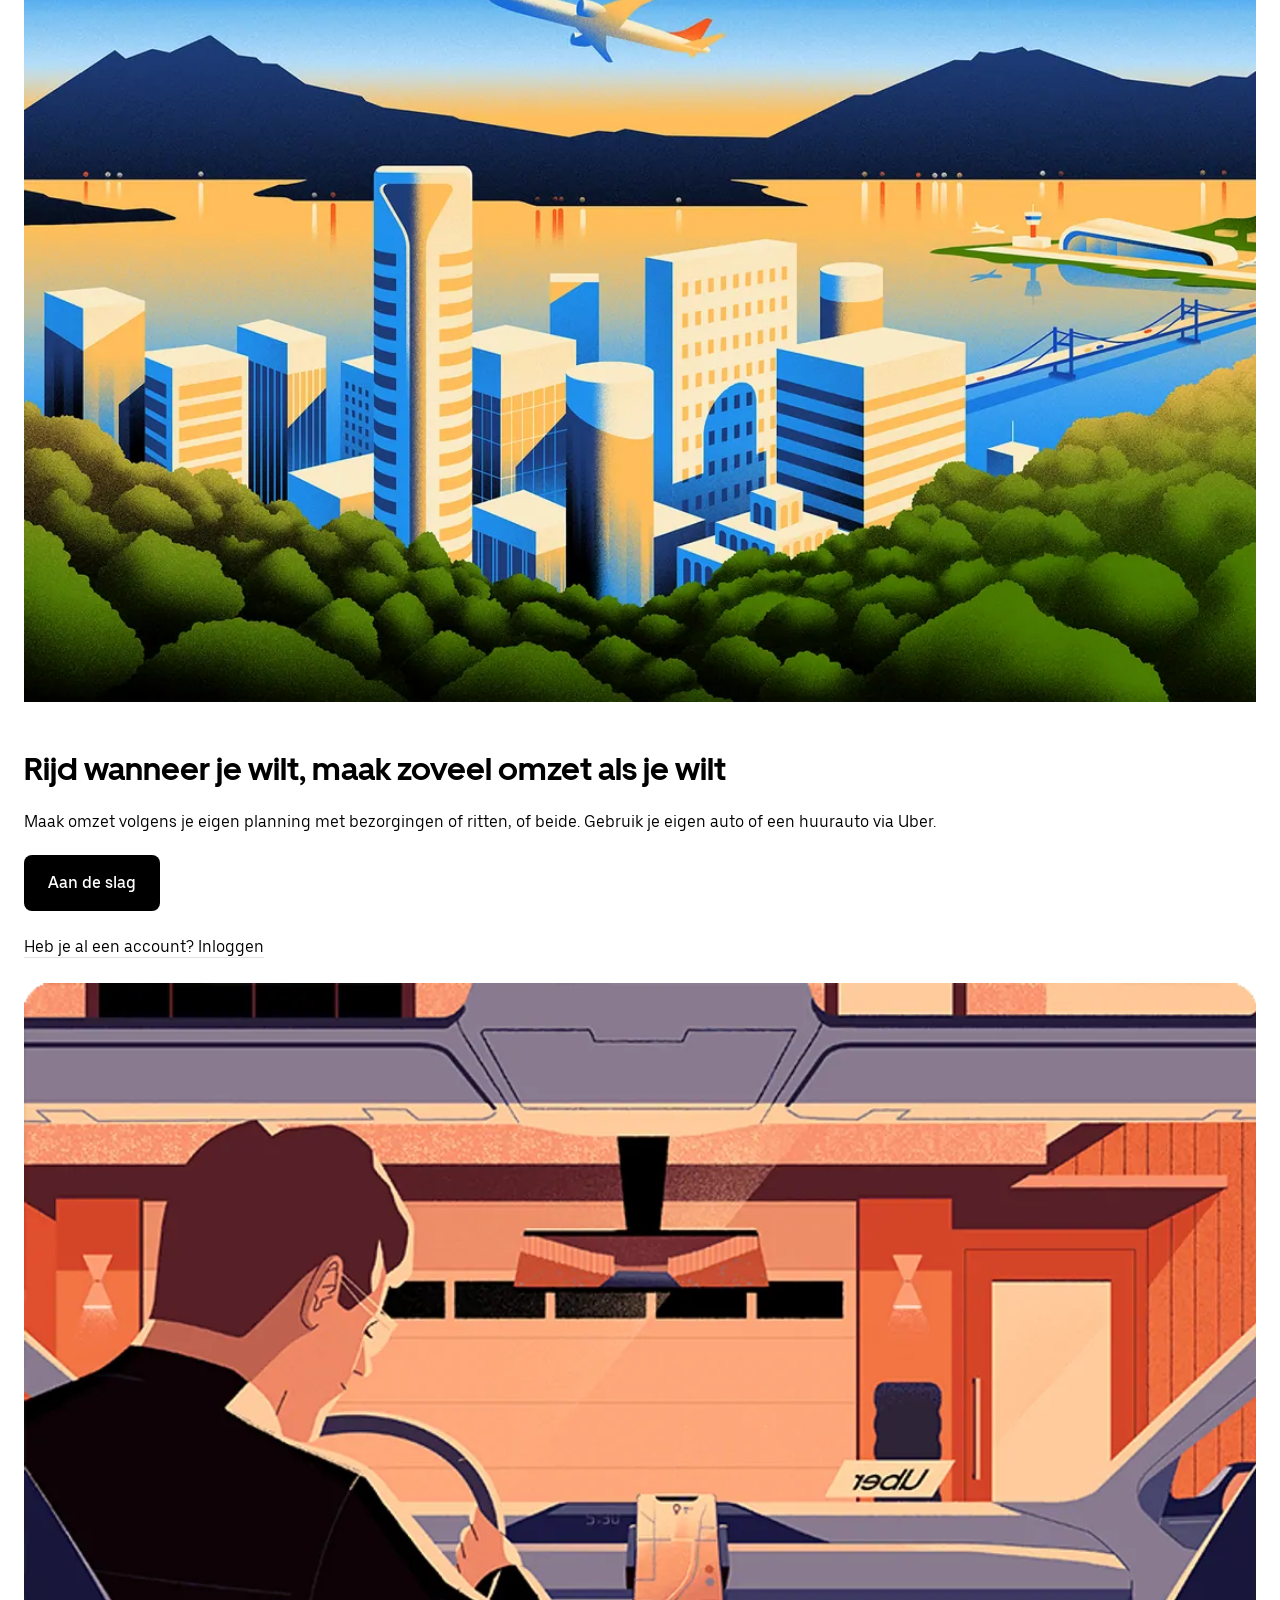
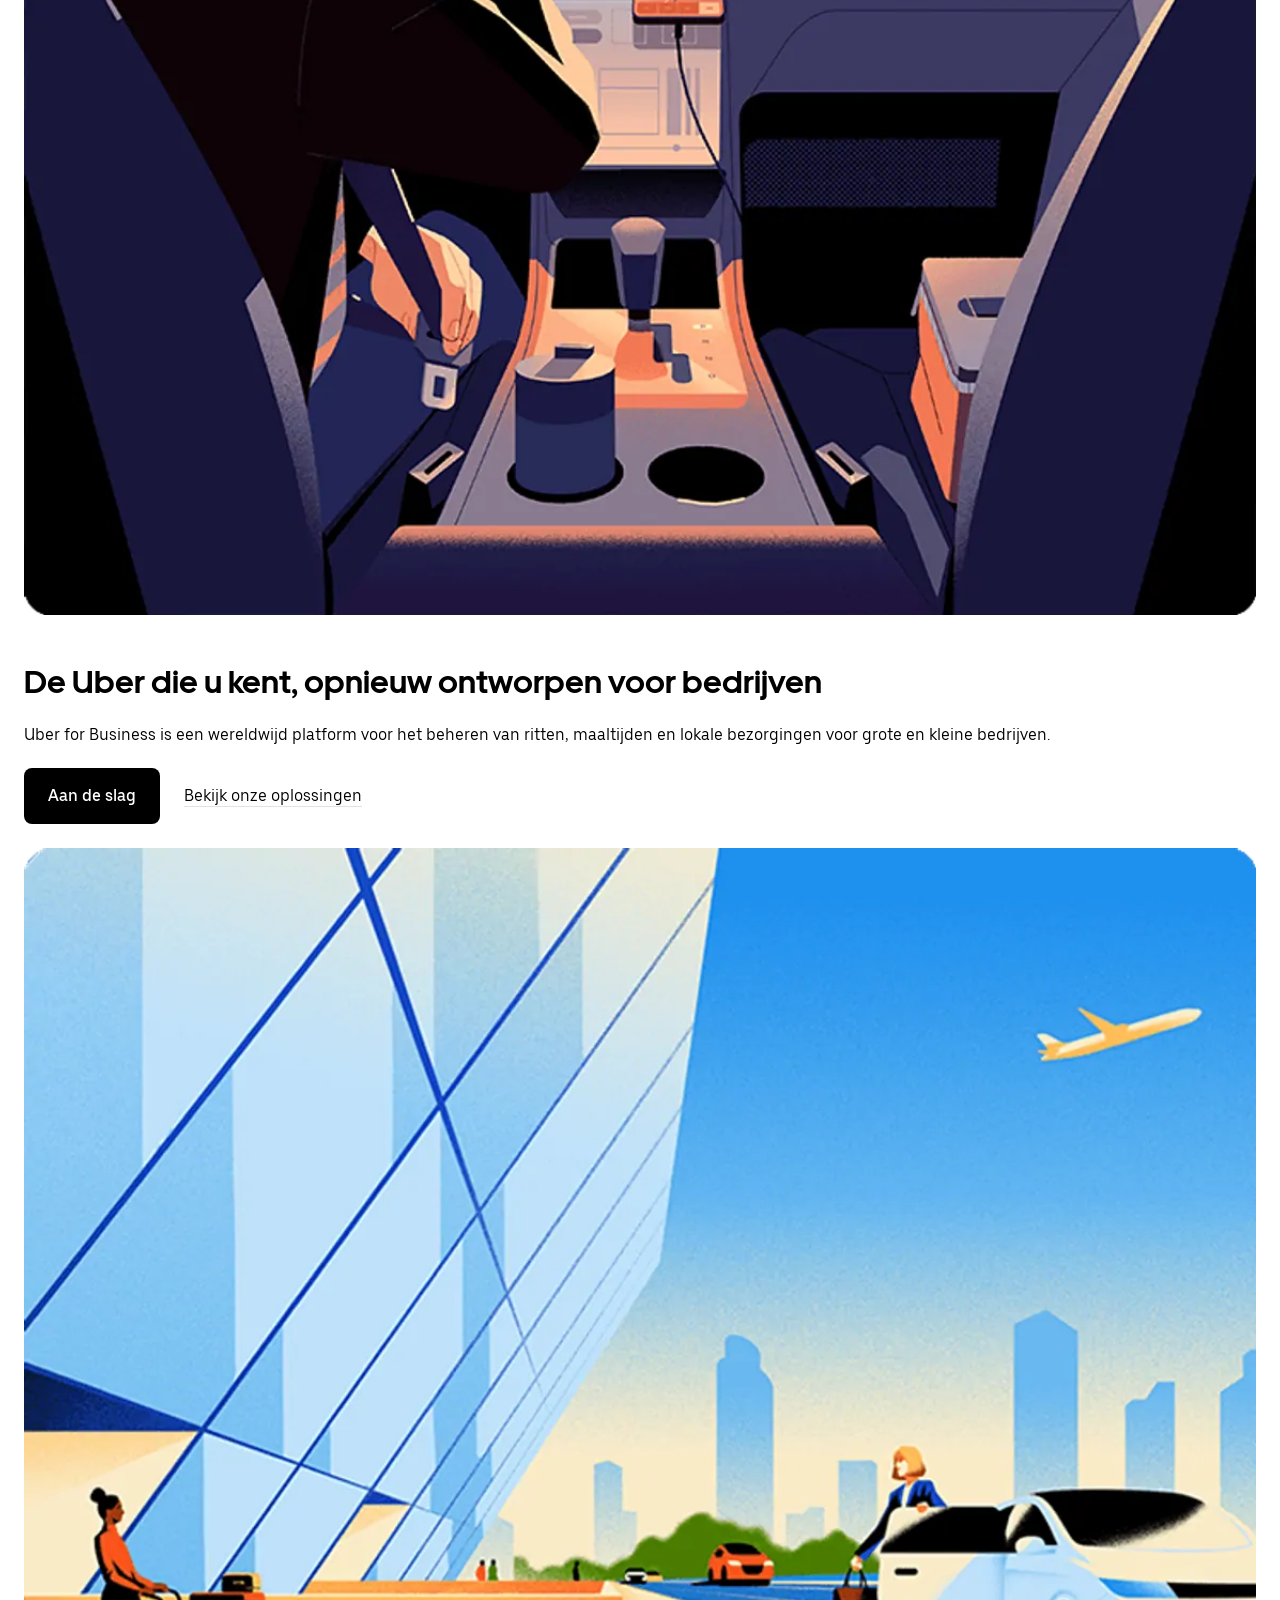
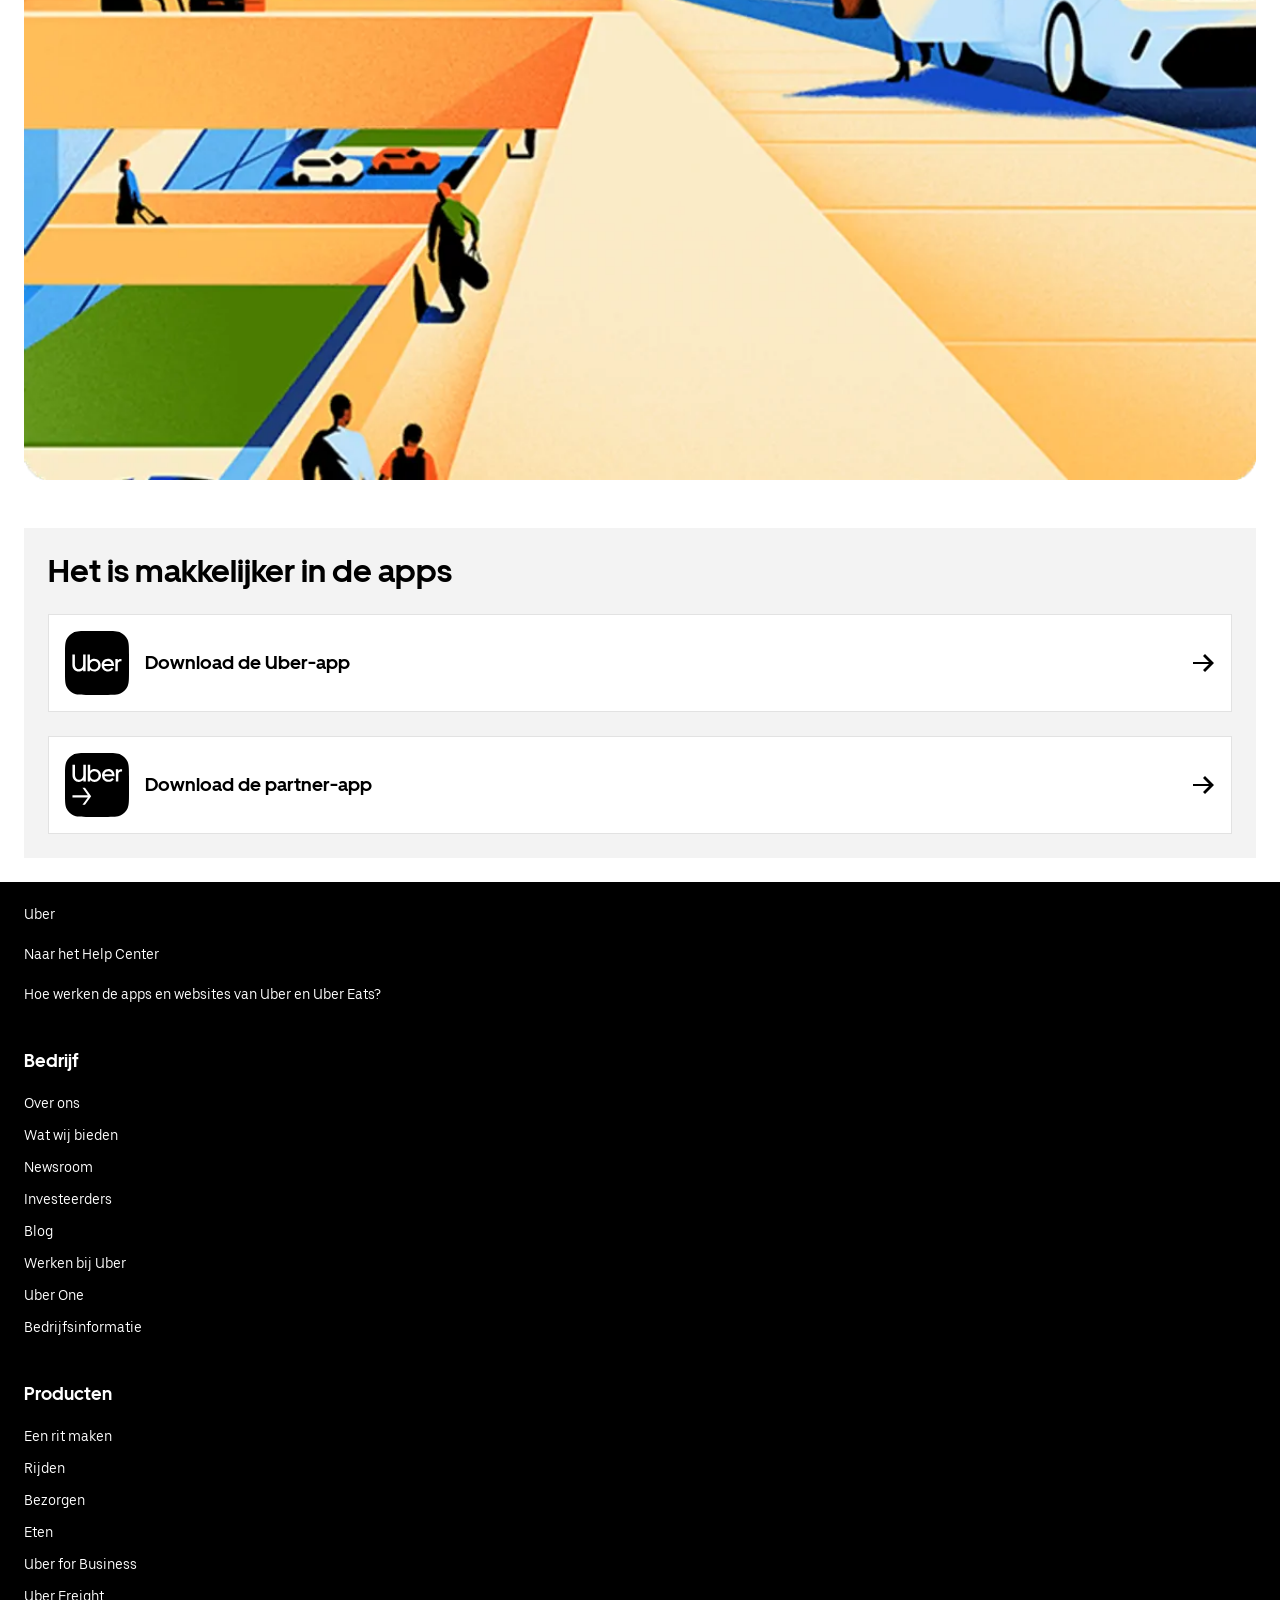
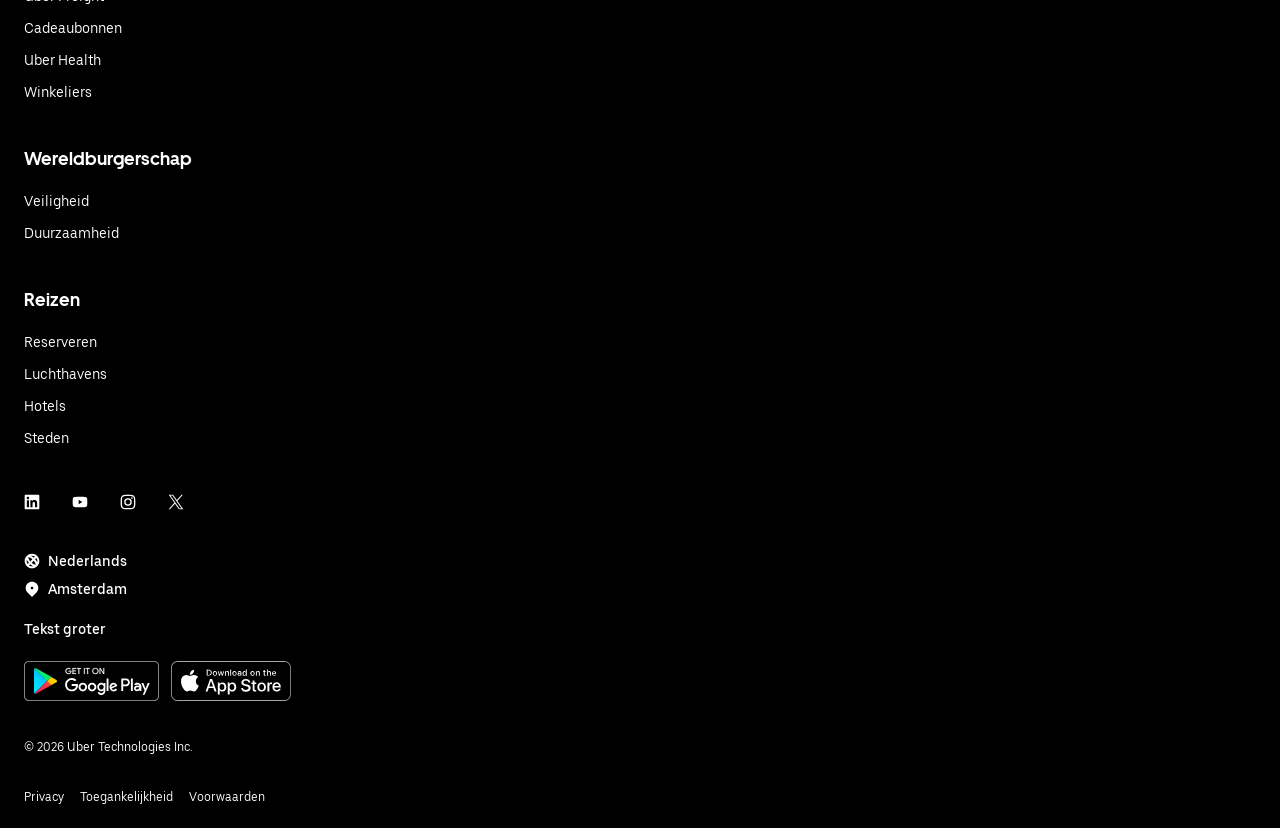
==== commit 5e6d7e5b: "laatste aanpassingen en code aangevuld" ====
--- a/index.html
+++ b/index.html
@@ -15,12 +15,14 @@
 
 <body>
 
+	<!-- Header met navigatie, thema knop en menu knop -->
 	<header>
 		<nav>
 			<a href="index.html">Uber</a>
 			<a href="#">Inloggen</a>
 			<a href="#">Aanmelden</a>
 			<button type="button" aria-label="Donker thema">
+				<!-- Bron: Claude (AI), SVG van de maan en de zon -->
 				<svg viewBox="0 0 24 24" aria-hidden="true">
 					<path d="M21 12.8A9 9 0 1 1 11.2 3a7 7 0 0 0 9.8 9.8Z" fill="currentColor"></path>
 				</svg>
@@ -31,16 +33,30 @@
 						stroke="currentColor" stroke-width="2"></path>
 				</svg>
 			</button>
+
+			<!-- Bron: FED Oefening JS 3-stap 2 - Hamburger menu (codepen.io/shooft/pen/qEOpvZK) -->
 			<button type="button" aria-label="Menu">
 				<svg viewBox="0 0 24 24" aria-hidden="true">
 					<path d="M2 6h20v3H2V6Z" fill="currentColor"></path>
 					<path d="M2 15h20v3H2v-3Z" fill="currentColor"></path>
 				</svg>
+				<!-- Bron: Claude (AI), SVG van het kruisje -->
+				<svg viewBox="0 0 24 24" aria-hidden="true">
+					<path d="M4 4l16 16M20 4L4 20" stroke="currentColor" stroke-width="3"></path>
+				</svg>
 			</button>
+			<ul>
+				<li><a href="#">Rijden</a></li>
+				<li><a href="#">Bezorgen</a></li>
+				<li><a href="#">Bedrijven</a></li>
+				<li><a href="overons.html">Over ons</a></li>
+			</ul>
 		</nav>
 	</header>
 
 	<main>
+
+		<!-- Article 1: rit aanvragen met formulier -->
 		<article>
 			<p>
 				<svg viewBox="0 0 14 14" aria-hidden="true">
@@ -81,6 +97,7 @@
 			<a href="#">Log in om je meest recente activiteit te bekijken</a>
 		</article>
 
+		<!-- Article 2: Ontdek, kaartjes met links -->
 		<article>
 			<h2>Ontdek wat je kunt doen via Uber</h2>
 			<ul>
@@ -128,7 +145,7 @@
 			</ul>
 		</article>
 
-
+		<!-- Article 3: inloggen -->
 		<article>
 			<h2>Log in om je accountgegevens te bekijken</h2>
 			<p>Bekijk eerdere ritten, suggesties op maat, informatiebronnen en nog veel meer.</p>
@@ -137,6 +154,7 @@
 			<img src="images/man-en-vrouw.svg" alt="Koppel die samen in de auto zitten">
 		</article>
 
+		<!-- Article 4: Plannen voor later -->
 		<article>
 			<h2>Plannen voor later</h2>
 			<button type="button">Uber Reserve</button>
@@ -154,12 +172,12 @@
 		</article>
 
 
-
+		<!-- Article 5: Voordelen -->
 		<article>
 			<h2>Voordelen</h2>
-			<img src="images/kalender.svg" alt="PNG van een kalender">
+			<img src="images/kalender.svg" alt="SVG van een kalender">
 			<p>Kies je exacte ophaaltijd tot 90 dagen van tevoren.</p>
-			<img src="images/klok.svg" alt="PNG van een klok">
+			<img src="images/klok.svg" alt="SVG van een klok">
 			<p>Inclusief extra wachttijd voor je rit.</p>
 			<img src="images/pinpas.svg" alt="SVG van een Pinpas">
 			<p>Annuleer zonder kosten tot 60 minuten van tevoren.</p>
@@ -167,7 +185,7 @@
 		</article>
 
 
-
+		<!-- Article 6: uitje plannen -->
 		<article>
 			<h2>Ben je je volgende uitje aan het plannen?</h2>
 			<p>Of je nu een weekendje weggaat of een internationale bestemming bezoekt, wij staan voor je klaar.
@@ -179,6 +197,7 @@
 						fill="currentColor"></path>
 				</svg>
 				Amsterdam
+				<!-- Bron: Claude (AI), SVG van het pijltje naar beneden -->
 				<svg viewBox="0 0 24 24" aria-hidden="true">
 					<path d="M18 8v3.8l-6 4.6-6-4.6V8l6 4.6L18 8Z" fill="currentColor"></path>
 				</svg>
@@ -187,7 +206,7 @@
 		</article>
 
 
-
+		<!-- Article 7: rijden voor Uber -->
 		<article>
 			<h2>Rijd wanneer je wilt, maak zoveel omzet als je wilt</h2>
 			<p>Maak omzet volgens je eigen planning met bezorgingen of ritten, of beide. Gebruik je eigen auto of
@@ -197,7 +216,7 @@
 			<img src="images/taxiinauto.png" alt="PNG van een taxi in een auto">
 		</article>
 
-
+		<!-- Article 8: Uber for Business -->
 		<article>
 			<h2>De Uber die u kent, opnieuw ontworpen voor bedrijven</h2>
 			<p>Uber for Business is een wereldwijd platform voor het beheren van ritten, maaltijden en lokale
@@ -209,9 +228,11 @@
 			<img src="images/aankomst.png" alt="">
 		</article>
 
+		<!-- Article 9: de apps -->
 		<article>
 			<h2>Het is makkelijker in de apps</h2>
 
+			<!-- Bron: Claude (AI), SVG van de pijl in de app-kaartjes -->
 			<a href="#">
 				<img src="images/uber.svg" alt="">
 				<h3>Download de Uber-app</h3>
@@ -231,6 +252,7 @@
 
 	</main>
 
+	<!-- Footer met links, social media en de knop Tekst groter -->
 	<footer>
 
 		<a href="#">Uber</a>
--- a/styles/style.css
+++ b/styles/style.css
@@ -1,18 +1,25 @@
 /*********/
 /* FONTS */
 /*********/
+
+/* Fonts van Uber: Uber Move en Uber Move Text */
+/* Bron: Claude (AI), uitleg en hulp. Uitleg @font-face: MDN */
+
+/* Laad het gewone font (dikte 400) uit de map fonts */
 @font-face {
 	font-family: "Uber Move Text";
 	src: url("../fonts/UberMoveText-Regular.woff2") format("woff2");
 	font-weight: 400;
 }
 
+/* Laad het iets dikkere font (dikte 500) uit de map fonts */
 @font-face {
 	font-family: "Uber Move Text";
 	src: url("../fonts/UberMoveText-Medium.woff2") format("woff2");
 	font-weight: 500;
 }
 
+/* Laad het dikke font voor de koppen (dikte 700) uit de map fonts */
 @font-face {
 	font-family: "Uber Move";
 	src: url("../fonts/UberMove-Bold.woff2") format("woff2");
@@ -26,6 +33,7 @@
   box-sizing:border-box;  
 }
 
+/* Plaatjes worden nooit breder dan hun ruimte */
 img {
 	max-width: 100%;
 }
@@ -33,17 +41,19 @@
 /*********************/
 /* CUSTOM PROPERTIES */
 /*********************/
+/* Bron: Claude (AI), uitleg en hulp */
+
+/* Kleuren van het lichte thema */
 :root {
-	/* startje */
 	--color-text:#000;
 	--color-background:#fff;
 	--color-surface:#f3f3f3;
 	--color-border: #e2e2e2;
 	--color-surface-light: #f6f6f6;
 	--color-on-image: #fff;
-
-}
-
+}
+
+/* Kleuren van het donker thema, JavaScript zet de class "donker-thema" op de body */
 body.donker-thema {
 	--color-text: #fff;
 	--color-background: #000;
@@ -53,6 +63,7 @@
 	color-scheme: dark;
 }
 
+/* Zorg dat de header en footer zwart blijven in het donker thema */
 body.donker-thema header,
 body.donker-thema footer {
 	--color-text: #000;
@@ -63,7 +74,10 @@
 /* JOUW STYLING */
 /****************/
 
-/* jouw code */
+/* Bron: Claude (AI), uitleg en hulp bij de CSS hieronder */
+/* Uitleg flexbox en nth-of-type: W3Schools */
+
+/* Geef de pagina het Uber-font, de tekstkleur en de achtergrondkleur */
 body {
 	margin: 0;
 	font-family: "Uber Move Text", system-ui, sans-serif;
@@ -71,80 +85,205 @@
 	background-color: var(--color-background);
 }
 
+/* Maak alle tekst 25% groter als JavaScript de class "grote-tekst" op html zet */
 html.grote-tekst {
 	font-size: 125%;
 }
 
-body.donker-thema article:nth-of-type(5) img {
-	filter: invert(1);
-}
-
-header {
-	background-color: var(--color-text);
-}
-
-header a {
-	color: var(--color-background);
-	text-decoration: none;
-	font-weight: 500;
-}
-
-nav {
-	display: flex;
-	gap: 1rem;
-	padding: 1.5rem;
-	align-items: center;
-}
-
-nav a:first-child {
-	margin-right: auto;
-	font-size: 1.5rem;
-	font-weight: 400;
-}
-
-nav a:last-of-type {
-	background-color: var(--color-background);
+/* Geef links dezelfde kleur als de tekst */
+a {
 	color: var(--color-text);
-	padding: 0.5rem 1rem;
-	border-radius: 2rem;
-}
-
-nav button {
-	background-color: transparent;
-	border: none;
-	color: var(--color-background);
-}
-
-nav svg {
-	width: 1.5rem;
-}
-
-main {
-	padding: 1.5rem;
-	display: flex;
-	flex-direction: column;
-	gap: 3rem;
-}
-
+}
+
+/* Laat een handje zien als je over een knop gaat */
+button {
+	cursor: pointer;
+}
+
+/* Geef de koppen het dikke Uber-font */
 h1, h2, h3 {
 	font-family: "Uber Move", system-ui, sans-serif;
 	font-weight: 700;
 	margin: 0;
 }
 
+/* Maak de h1 het grootst */
 h1 {
 	font-size: 2.25rem;
 	line-height: 1.2;
 }
 
+/* Maak de h2 iets kleiner dan de h1 */
 h2 {
 	font-size: 2rem;
 }
 
+/* Haal de ruimte om de h4 weg */
 h4 {
 	margin: 0;
 }
 
+/* Laat een rand zien om links en knoppen als je met Tab door de pagina gaat */
+/* Uitleg :focus-visible: MDN */
+a:focus-visible,
+button:focus-visible {
+	outline: 0.15rem solid var(--color-text);
+	outline-offset: 0.2rem;
+}
+
+/* Maak die rand wit in de zwarte header en footer, anders zie je hem niet */
+header a:focus-visible,
+header button:focus-visible,
+footer a:focus-visible,
+footer button:focus-visible {
+	outline-color: var(--color-background);
+}
+
+/* Maak links en knoppen iets lichter als je erover gaat */
+a:hover,
+button:hover {
+	opacity: 0.8;
+}
+
+/* Maak links en knoppen nog iets lichter als je erop drukt */
+a:active,
+button:active {
+	opacity: 0.6;
+}
+
+/* Laat kleuren zacht veranderen in plaats van in een keer */
+* {
+	transition: background-color 0.3s, color 0.3s, opacity 0.2s;
+}
+
+/* Maak de header een zwarte balk */
+header {
+	background-color: var(--color-text);
+}
+
+/* Maak de links in de header wit en zonder streepje */
+header a {
+	color: var(--color-background);
+	text-decoration: none;
+	font-weight: 500;
+	font-size: 0.875rem;
+}
+
+/* Zet alles in de navigatie naast elkaar */
+nav {
+	display: flex;
+	gap: 0.5rem;
+	padding: 1.5rem 1rem;
+	align-items: center;
+	flex-wrap: wrap;
+	justify-content: flex-end;
+}
+
+/* Zet het logo Uber links, margin-right: auto duwt de rest naar rechts */
+nav > a:first-child {
+	margin-right: auto;
+	font-size: 1.25rem;
+	font-weight: 400;
+}
+
+/* Maak Aanmelden een witte knop met ronde hoeken */
+nav > a:last-of-type {
+	background-color: var(--color-background);
+	color: var(--color-text);
+	padding: 0.5rem 0.75rem;
+	border-radius: 2rem;
+}
+
+/* Haal de achtergrond en rand van de knoppen in de navigatie weg */
+nav button {
+	background-color: transparent;
+	border: none;
+	color: var(--color-background);
+	padding: 0;
+}
+
+/* Geef de icoontjes in de navigatie een vaste breedte */
+nav svg {
+	width: 1.5rem;
+}
+
+/* Verberg het zonnetje, normaal zie je het maantje */
+nav button:first-of-type svg:last-child {
+	display: none;
+}
+
+/* Verberg het maantje in het donker thema */
+body.donker-thema nav button:first-of-type svg:first-child {
+	display: none;
+}
+
+/* Laat het zonnetje zien in het donker thema */
+body.donker-thema nav button:first-of-type svg:last-child {
+	display: block;
+}
+
+/* Bron: FED Oefening JS 3-stap 2 - Hamburger menu (codepen.io/shooft/pen/qEOpvZK), en Claude (AI) uitleg en hulp */
+/* Menu knop: normaal zie je de streepjes, het kruisje is verborgen */
+  nav button:last-of-type svg:last-child {
+	display: none;
+}
+
+/* Als het menu open is: streepjes verbergen... */
+nav.toonMenu button:last-of-type svg:first-child {
+	display: none;
+}
+
+/* en het kruisje laten zien */
+nav.toonMenu button:last-of-type svg:last-child {
+	display: block;
+}
+
+/* Het menu ligt over het hele scherm, maar staat eerst rechts buiten beeld */
+/* visibility: hidden zorgt dat je er met Tab niet naartoe kunt als het dicht is */
+nav ul {
+	position: fixed;
+	top: 0;
+	right: 0;
+	bottom: 0;
+	left: 0;
+	translate: 100% 0;
+	visibility: hidden;
+	transition: translate 0.3s, visibility 0.3s;
+	margin: 0;
+	padding: 6rem 1.5rem 1.5rem;
+	list-style: none;
+	display: flex;
+	flex-direction: column;
+	gap: 1.5rem;
+	background-color: var(--color-text);
+}
+
+/* Als de nav de class toonMenu heeft, schuift het menu in beeld */
+nav.toonMenu ul {
+	translate: 0 0;
+	visibility: visible;
+}
+
+/* De menu knop ligt boven het menu, zodat je hem kunt blijven zien en aanklikken */
+nav button:last-of-type {
+	position: relative;
+	z-index: 1;
+}
+
+/* Grote links in het menu */
+nav ul a {
+	font-size: 1.5rem;
+}
+
+/* Zet alle blokken in main onder elkaar met ruimte ertussen */
+main {
+	padding: 1.5rem;
+	display: flex;
+	flex-direction: column;
+	gap: 3rem;
+}
+
+/* Laat de knop Stad wijzigen eruitzien als onderstreepte tekst */
 main p button {
 	background-color: transparent;
 	border: none;
@@ -152,16 +291,19 @@
 	font: inherit;
 }
 
+/* Geef het icoontje bij Stad wijzigen een kleine breedte */
 main p svg {
 	width: 1rem;
 }
 
+/* Zet de velden van het formulier onder elkaar */
 form {
 	display: flex;
 	flex-direction: column;
 	gap: 0.75rem;
 }
 
+/* Maak de invoervelden grijs met ronde hoeken */
 input {
 	background-color: var(--color-surface);
 	border: none;
@@ -171,6 +313,12 @@
 	color: var(--color-text);
 }
 
+/* Laat een rand zien als je in een invoerveld klikt */
+input:focus {
+	outline: 0.15rem solid var(--color-text);
+}
+
+/* Maak de knop Raadpleeg de prijzen zwart */
 button[type="submit"]{
 	background-color: var(--color-text);
 	color: var(--color-background);
@@ -182,17 +330,7 @@
 	margin-top: 0.75rem;
 }
 
-form div button{
-	background-color: transparent;
-	border: none;
-	color: var(--color-text);
-}
-
-form svg {
-	width: 1rem;
-	flex-shrink: 0;
-}
-
+/* Zet het icoon en het invoerveld naast elkaar in een grijs vlak */
 form div {
 	display: flex;
 	align-items: center;
@@ -202,103 +340,94 @@
 	gap: 1rem;
 }
 
+/* Laat het invoerveld alle ruimte nemen die over is */
 form div input {
 	flex-grow: 1;
 	min-width: 0;
-
-}
-
-input:focus {
-	outline: 0.15rem solid var(--color-text);
-}
-
+}
+
+/* Haal de achtergrond en rand van de knoppen in het formulier weg */
+form div button{
+	background-color: transparent;
+	border: none;
+	color: var(--color-text);
+}
+
+/* Zorg dat de icoontjes in het formulier niet kleiner worden gedrukt */
+form svg {
+	width: 1rem;
+	flex-shrink: 0;
+}
+
+/* Geef het grijze vlak een rand als het invoerveld erin actief is */
+/* Uitleg :has(): MDN */
 form div:has(input:focus) {
 	outline: 0.15rem solid var(--color-text);
 }
 
+/* Haal de eigen rand van het invoerveld weg, anders zie je er twee */
 form div input:focus {
 	outline: none;
 }
 
-a:focus-visible,
-button:focus-visible {
-	outline: 0.15rem solid var(--color-text);
-	outline-offset: 0.2rem;
-}
-
-header a:focus-visible,
-header button:focus-visible,
-footer a:focus-visible,
-footer button:focus-visible {
-	outline-color: var(--color-background);
-}
-
-button {
-	cursor: pointer;
-}
-
-a:hover,
-button:hover {
-	opacity: 0.8;
-}
-
-a:active,
-button:active {
-	opacity: 0.6;
-}
-
+/* Zet alles in een article onder elkaar met ruimte ertussen */
+article {
+	display: flex;
+	flex-direction: column;
+	gap: 1.5rem;
+}
+
+/* Haal de ruimte om de tekst in een article weg */
+article p {
+	margin: 0;
+}
+
+/* Geef de links een grijs streepje eronder */
+article a {
+	text-decoration-color: var(--color-border);
+	text-underline-offset: 0.3rem;
+	line-height: 1.5;
+}
+
+/* Maak het streepje donker als je over de link gaat */
 article a:hover {
 	text-decoration-color: var(--color-text);
 }
 
-* {
-	transition: background-color 0.3s, color 0.3s, opacity 0.2s;
-}
-
-a {
-	color: var(--color-text);
-}
-
-article {
-	display: flex;
-	flex-direction: column;
-	gap: 1.5rem;
-}
-
-article a {
-	text-decoration-color: var(--color-border);
-	text-underline-offset: 0.5rem;
-}
-
+/* Zet de kaartjes van Ontdek in 3 kolommen */
 article ul {
 	list-style: none;
 	padding: 0;
 	margin: 0;
 	display: grid;
 	grid-template-columns: 1fr 1fr 1fr;
-	gap: 1rem;
-}
-
+	gap: 0.5rem;
+}
+
+/* Maak van elke link een grijs kaartje met het plaatje boven de tekst */
 article li a {
 	display: flex;
 	flex-direction: column;
 	align-items: center;
 	background-color: var(--color-surface);
 	border-radius: 1rem;
-	padding: 1rem;
+	padding: 1rem 0.25rem;
 	text-decoration: none;
 }
 
+/* Geef de plaatjes in de kaartjes een vaste breedte */
 article li img {
 	width: 4rem;
 }
 
+/* Maak de tekst in de kaartjes klein en iets dikker */
 article li p {
 	margin: 0;
 	font-size: 0.875rem;
 	font-weight: 500;
 }
 
+/* Maak Inloggen op je account en twee keer Aan de slag zwarte knoppen */
 article:nth-of-type(3) a:first-of-type,
 article:nth-of-type(7) a:first-of-type,
 article:nth-of-type(8) a:first-of-type {
@@ -311,11 +440,13 @@
 	font-weight: 500;
 }
 
+/* Zet de knoppen van Plannen voor later naast elkaar */
 article:nth-of-type(4) {
 	flex-direction: row;
 	flex-wrap: wrap;
 }
 
+/* Geef de koppen en het formulier van Plannen voor later een eigen regel */
 article:nth-of-type(4) h2,
 article:nth-of-type(4) h3,
 article:nth-of-type(4) h4,
@@ -323,6 +454,7 @@
 	width: 100%;
 }
 
+/* Maak de knoppen Uber Reserve en Huren grijs met ronde hoeken */
 article:nth-of-type(4) button[type="button"] {
 	background-color: var(--color-surface);
 	color: var(--color-text);
@@ -333,23 +465,28 @@
 	font-weight: 500;
 }
 
+/* Maak Uber Reserve zwart, omdat die gekozen is */
 article:nth-of-type(4) button[type="button"]:first-of-type {
 	background-color: var(--color-text);
 	color: var(--color-background);
 }
 
-article p {
-	margin: 0;
-}
-
+/* Maak de knop Raadpleeg de prijzen hier over de hele breedte */
+article:nth-of-type(4) button[type="submit"] {
+	align-self: stretch;
+}
+
+/* Maak de icoontjes bij Voordelen klein */
 article:nth-of-type(5) img {
 	width: 1.5rem;
 }
 
-article:nth-of-type(4) button[type="submit"] {
-	align-self: stretch;
-}
-
+/* Maak de icoontjes wit in het donker thema, invert draait de kleuren om */
+body.donker-thema article:nth-of-type(5) img {
+	filter: invert(1);
+}
+
+/* Maak de knop Amsterdam zwart met ronde hoeken en icoontjes ernaast */
 article:nth-of-type(6) button {
 	display: flex;
 	align-items: center;
@@ -363,10 +500,13 @@
 	font: inherit;
 }
 
+/* Geef de icoontjes in de knop Amsterdam een kleine breedte */
 article:nth-of-type(6) svg {
 	width: 1rem;
 }
 
+/* Uber for Business: twee links naast elkaar */
+/* de div is er alleen voor de styling */
 article:nth-of-type(8) div {
 	display: flex;
 	flex-wrap: wrap;
@@ -374,11 +514,13 @@
 	gap: 1.5rem;
 }
 
+/* Geef het blok Het is makkelijker in de apps een grijze achtergrond */
 article:nth-of-type(9) {
 	background-color: var(--color-surface);
 	padding: 1.5rem;
 }
 
+/* Zet het logo, de titel en de pijl van de app kaartjes naast elkaar */
 article:nth-of-type(9) a {
 	display: flex;
 	align-items: center;
@@ -389,19 +531,23 @@
 	text-decoration: none;
 }
 
+/* Geef de app logo's een vaste breedte */
 article:nth-of-type(9) img {
 	width: 4rem;
 }
 
+/* Laat de titel alle vrije ruimte nemen, zo komt de pijl helemaal rechts */
 article:nth-of-type(9) h3 {
 	flex-grow: 1;
 	margin: 0;
 }
 
+/* Geef de pijltjes in de app kaartjes een vaste breedte */
 article:nth-of-type(9) svg {
 	width: 1.5rem;
 }
 
+/* Maak de footer een zwart vlak en zet alles onder elkaar */
 footer {
 	background-color: var(--color-text);
 	color: var(--color-background);
@@ -412,16 +558,19 @@
 	font-size: 0.875rem;
 }
 
+/* Maak de links in de footer wit en zonder streepje */
 footer a {
 	color: var(--color-background);
 	text-decoration: none;
 }
 
+/* Maak de koppen in de footer kleiner */
 footer h2 {
 	font-size: 1.125rem;
 	margin-top: 1.5rem;
 }
 
+/* Zet de lijstjes in de footer onder elkaar, zonder bolletjes */
 footer ul {
 	list-style: none;
 	padding: 0;
@@ -431,21 +580,25 @@
 	gap: 1rem;
 }
 
+/* Geef de icoontjes in de footer een kleine breedte die zacht kan veranderen */
 footer svg {
 	width: 1rem;
 	transition: width 0.2s;
 }
 
+/* Zet de social media icoontjes (5e lijst) naast elkaar */
 footer ul:nth-of-type(5) {
 	flex-direction: row;
 	gap: 2rem;
 	margin-top: 1.5rem;
 }
 
+/* Maak een social media icoontje iets groter als je erover gaat */
 footer ul:nth-of-type(5) a:hover svg {
 	width: 1.25rem;
 }
 
+/* Laat de knoppen Nederlands, Amsterdam en Tekst groter eruitzien als tekst */
 footer button {
 	display: flex;
 	align-items: center;
@@ -459,41 +612,35 @@
 	font-weight: 500;
 }
 
+/* Geef de knop Nederlands wat ruimte erboven */
+footer button:first-of-type {
+	margin-top: 1rem;
+}
+
+/* Zet de knop Amsterdam dichter onder Nederlands */
+footer button:nth-of-type(2) {
+	margin-top: -0.75rem;
+}
+
+/* Zet de app logo's (6e lijst) naast elkaar */
 footer ul:nth-of-type(6) {
 	flex-direction: row;
 	gap: 0.75rem;
 }
 
+/* Geef de app logo's in de footer een vaste hoogte */
 footer ul:nth-of-type(6) img {
 	height: 2.5rem;
 }
 
+/* Maak de copyright tekst klein */
 footer p {
 	font-size: 0.75rem;
 }
 
+/* Zet Privacy, Toegankelijkheid en Voorwaarden (7e lijst) naast elkaar */
 footer ul:nth-of-type(7) {
 	flex-direction: row;
 	gap: 1rem;
 	font-size: 0.75rem;
 }
-
-footer button:first-of-type {
-	margin-top: 1rem;
-}
-
-footer button:nth-of-type(2) {
-	margin-top: -0.75rem;
-}
-
-nav button:first-of-type svg:last-child {
-	display: none;
-}
-
-body.donker-thema nav button:first-of-type svg:first-child {
-	display: none;
-}
-
-body.donker-thema nav button:first-of-type svg:last-child {
-	display: block;
-}
